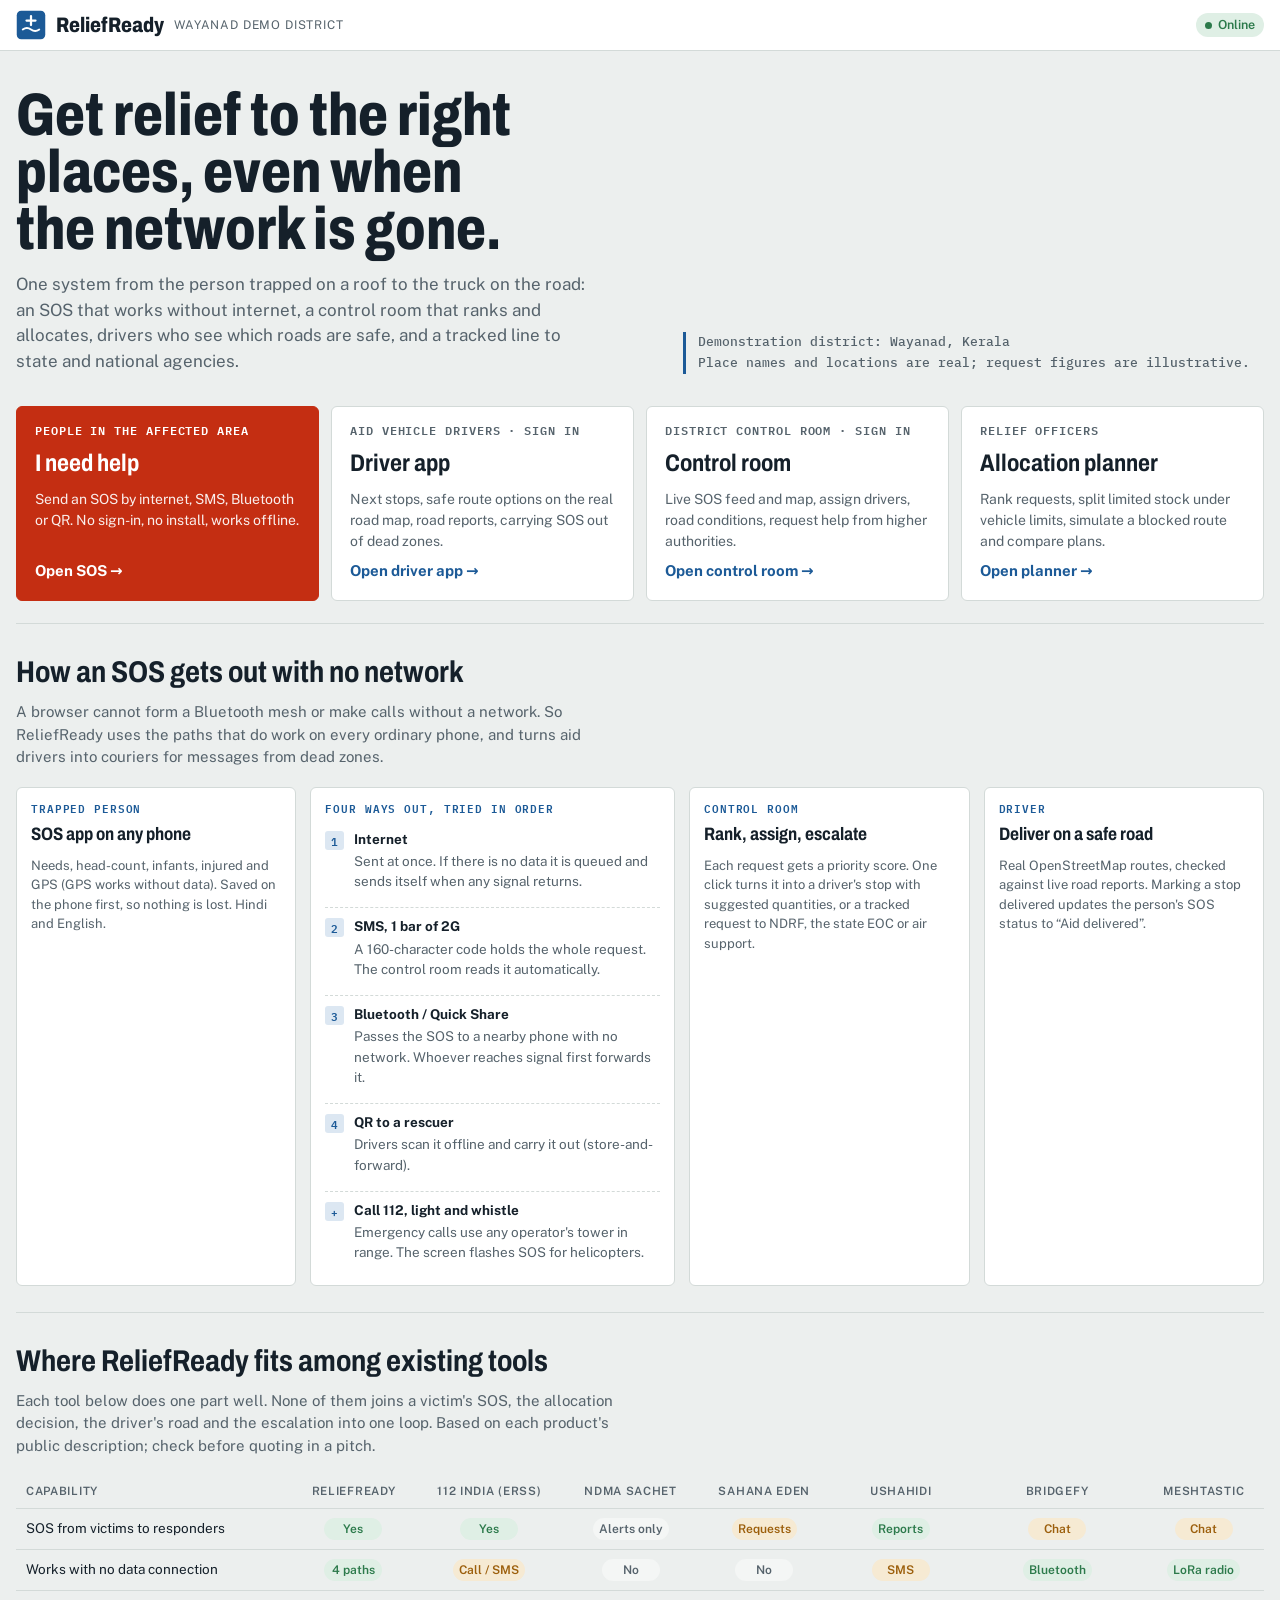
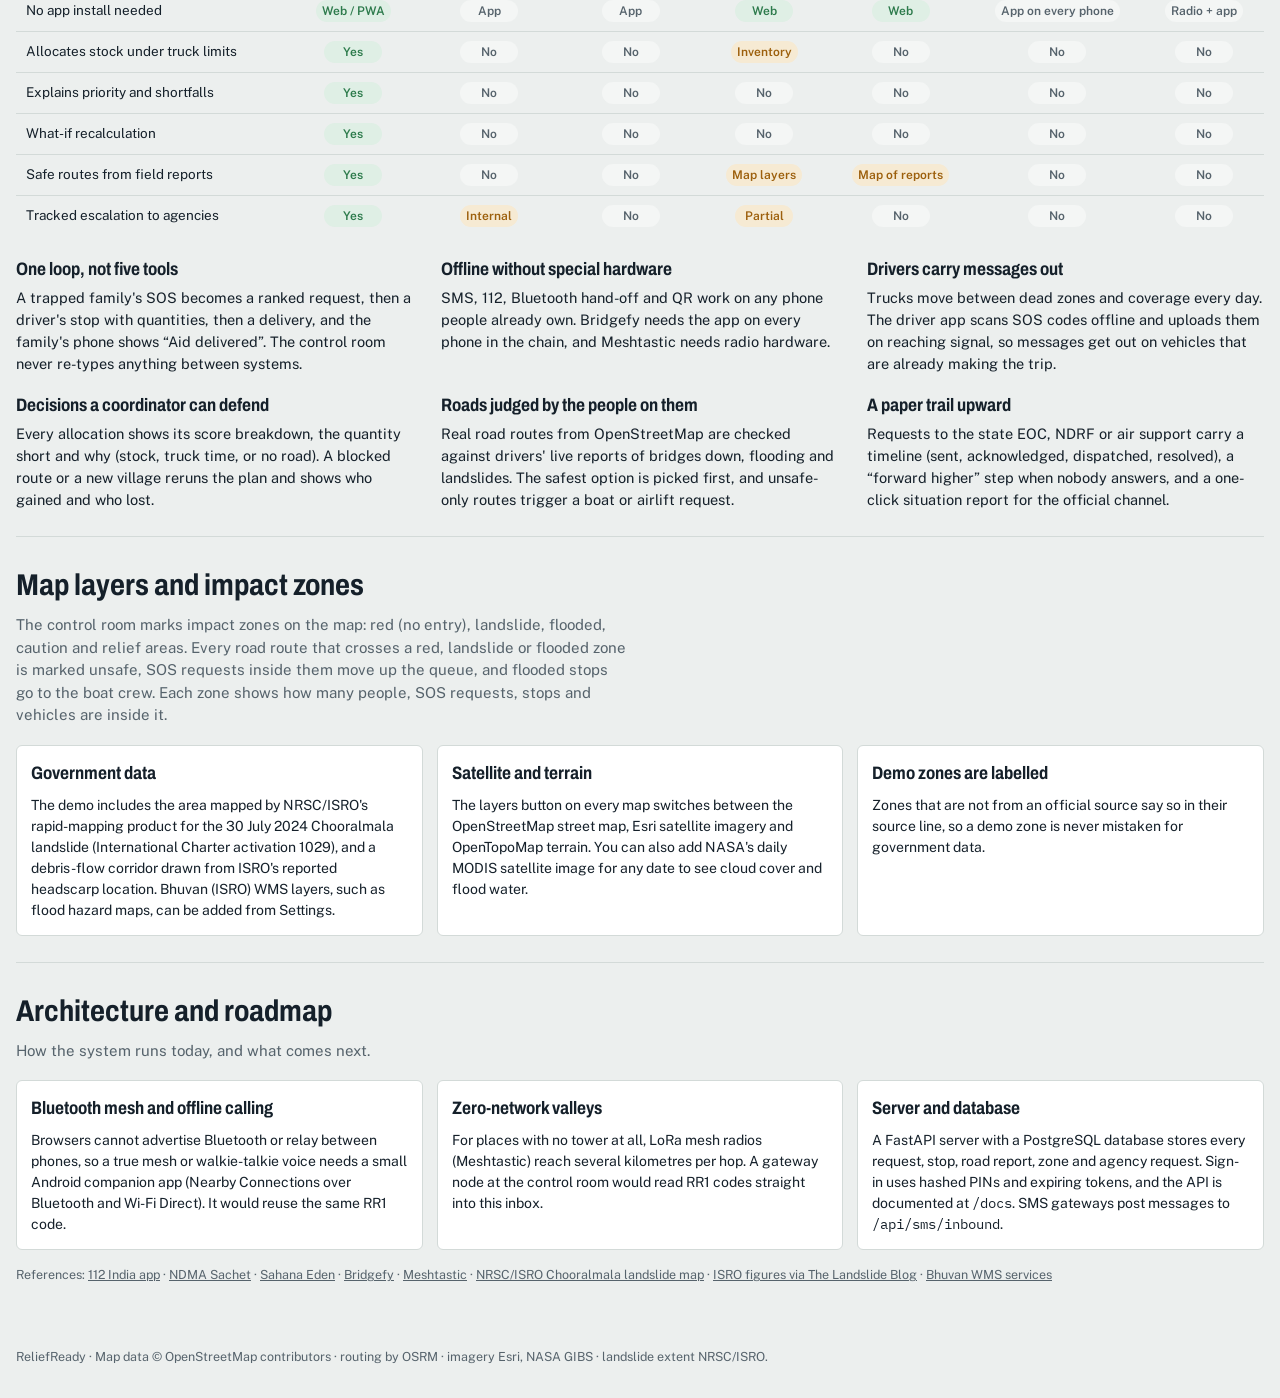
==== index.html @ c9a4ac79 "Clean up public pages and update offline cache" ====
<!doctype html>
<html lang="en">
<head>
<meta charset="utf-8">
<meta name="viewport" content="width=device-width, initial-scale=1, viewport-fit=cover">
<link rel="icon" href="icon.svg">
<title>ReliefReady</title>
<link rel="manifest" href="manifest.webmanifest">
<link rel="stylesheet" href="https://fonts.googleapis.com/css2?family=Archivo:wdth,wght@75..100,500..800&family=IBM+Plex+Mono:wght@400;500;600&family=Public+Sans:wght@400;500;600;700&display=swap">
<link rel="stylesheet" href="assets/common.css">
<style>
.hero{padding-block:36px 10px;display:grid;grid-template-columns:minmax(0,1.1fr) minmax(0,1fr);gap:28px;align-items:end}
@media (max-width:860px){.hero{grid-template-columns:minmax(0,1fr)}}
.hero h1{font-size:clamp(36px,6vw,60px);font-weight:800;line-height:.95;font-stretch:78%}
.hero p{font-size:17px;max-width:58ch;margin:14px 0 0;color:var(--muted)}
.hero .stat{font:500 13px/1.6 var(--f-mono);color:var(--muted);border-left:3px solid var(--accent);padding-left:12px}
.apps{display:grid;grid-template-columns:repeat(auto-fit,minmax(min(100%,240px),1fr));gap:12px;padding-block:22px}
.app{display:flex;flex-direction:column;gap:8px;padding:18px;border:1px solid var(--line);border-radius:var(--r);background:var(--surface);text-decoration:none;color:var(--ink);min-height:170px}
.app:hover{border-color:var(--accent)}
.app .who{font:600 11.5px/1 var(--f-mono);text-transform:uppercase;letter-spacing:.08em;color:var(--muted)}
.app h2{font-size:24px}
.app p{margin:0;font-size:14px;color:var(--muted)}
.app .go{margin-top:auto;font-weight:700;color:var(--accent)}
.app.sos{background:var(--sos);border-color:var(--sos);color:var(--sos-ink)}
.app.sos .who,.app.sos p,.app.sos .go{color:var(--sos-ink)}
.app.sos p{opacity:.92}
section.blk{padding-block:26px;border-top:1px solid var(--line)}
section.blk>h2{font-size:30px;margin-bottom:6px}
section.blk>.lead{color:var(--muted);max-width:68ch;margin:0 0 18px}
.flow{display:grid;grid-template-columns:minmax(0,1fr) minmax(0,1.3fr) minmax(0,1fr) minmax(0,1fr);gap:14px;align-items:stretch}
@media (max-width:900px){.flow{grid-template-columns:minmax(0,1fr)}}
.col{background:var(--surface);border:1px solid var(--line);border-radius:var(--r);padding:14px;display:flex;flex-direction:column;gap:8px}
.col h3{font-size:18px}
.col .k{font:600 11px/1 var(--f-mono);color:var(--accent);letter-spacing:.08em;text-transform:uppercase}
.ch{display:grid;grid-template-columns:auto minmax(0,1fr);gap:2px 10px;padding:8px 0;border-top:1px dashed var(--line);font-size:13.5px}
.ch:first-of-type{border-top:0}
.ch b{grid-column:2}
.ch span{grid-column:2;color:var(--muted)}
.ch i{grid-row:span 2;font:600 11px/1 var(--f-mono);font-style:normal;padding:4px 6px;border-radius:3px;background:var(--accent-soft);color:var(--accent);height:max-content;margin-top:2px}
.cmp td,.cmp th{text-align:center}
.cmp td:first-child,.cmp th:first-child{text-align:left;min-width:170px}
.cmp tr.us td{background:var(--accent-soft);font-weight:600}
.y,.p,.n{display:inline-block;min-width:58px;padding:2px 6px;border-radius:999px;font-size:12px;font-weight:600}
.y{background:var(--ok-bg);color:var(--ok)} .p{background:var(--warn-bg);color:var(--warn)} .n{background:var(--sunk);color:var(--muted)}
.better{display:grid;grid-template-columns:repeat(auto-fit,minmax(min(100%,300px),1fr));gap:18px 28px;margin-top:20px}
.better h3{font-size:18px;margin-bottom:4px}
.better p{margin:0;font-size:14.5px;max-width:60ch}
.limits{display:grid;grid-template-columns:repeat(auto-fit,minmax(min(100%,300px),1fr));gap:14px}
.limits .col p{margin:0;font-size:14px}
.src{font-size:12.5px;color:var(--muted)}
.src a{color:var(--muted)}
</style>
<style>[hidden]{display:none!important}img{max-width:100%}</style>
</head>
<body>


<header class="bar"><div class="wrap">
  <a class="logo" href="index.html" id="logo"><b>ReliefReady</b><span>Wayanad demo district</span></a>
  <span class="grow"></span><span class="net" id="net">Online</span>
</div></header>

<main class="wrap">
  <div class="hero">
    <div>
      <h1>Get relief to the right places, even when the network is gone.</h1>
      <p>One system from the person trapped on a roof to the truck on the road: an SOS that works without internet, a control room that ranks and allocates, drivers who see which roads are safe, and a tracked line to state and national agencies.</p>
    </div>
    <div class="stat">Demonstration district: Wayanad, Kerala<br>Place names and locations are real; request figures are illustrative.</div>
  </div>

  <div class="apps">
    <a class="app sos" href="sos.html"><span class="who">People in the affected area</span><h2>I need help</h2><p>Send an SOS by internet, SMS, Bluetooth or QR. No sign-in, no install, works offline.</p><span class="go">Open SOS →</span></a>
    <a class="app" href="driver.html"><span class="who">Aid vehicle drivers · sign in</span><h2>Driver app</h2><p>Next stops, safe route options on the real road map, road reports, carrying SOS out of dead zones.</p><span class="go">Open driver app →</span></a>
    <a class="app" href="admin.html"><span class="who">District control room · sign in</span><h2>Control room</h2><p>Live SOS feed and map, assign drivers, road conditions, request help from higher authorities.</p><span class="go">Open control room →</span></a>
    <a class="app" href="planner.html"><span class="who">Relief officers</span><h2>Allocation planner</h2><p>Rank requests, split limited stock under vehicle limits, simulate a blocked route and compare plans.</p><span class="go">Open planner →</span></a>
  </div>

  <section class="blk">
    <h2>How an SOS gets out with no network</h2>
    <p class="lead">A browser cannot form a Bluetooth mesh or make calls without a network. So ReliefReady uses the paths that do work on every ordinary phone, and turns aid drivers into couriers for messages from dead zones.</p>
    <div class="flow">
      <div class="col"><span class="k">Trapped person</span><h3>SOS app on any phone</h3><p class="hint">Needs, head-count, infants, injured and GPS (GPS works without data). Saved on the phone first, so nothing is lost. Hindi and English.</p></div>
      <div class="col"><span class="k">Four ways out, tried in order</span>
        <div class="ch"><i>1</i><b>Internet</b><span>Sent at once. If there is no data it is queued and sends itself when any signal returns.</span></div>
        <div class="ch"><i>2</i><b>SMS, 1 bar of 2G</b><span>A 160-character code holds the whole request. The control room reads it automatically.</span></div>
        <div class="ch"><i>3</i><b>Bluetooth / Quick Share</b><span>Passes the SOS to a nearby phone with no network. Whoever reaches signal first forwards it.</span></div>
        <div class="ch"><i>4</i><b>QR to a rescuer</b><span>Drivers scan it offline and carry it out (store-and-forward).</span></div>
        <div class="ch"><i>+</i><b>Call 112, light and whistle</b><span>Emergency calls use any operator's tower in range. The screen flashes SOS for helicopters.</span></div></div>
      <div class="col"><span class="k">Control room</span><h3>Rank, assign, escalate</h3><p class="hint">Each request gets a priority score. One click turns it into a driver's stop with suggested quantities, or a tracked request to NDRF, the state EOC or air support.</p></div>
      <div class="col"><span class="k">Driver</span><h3>Deliver on a safe road</h3><p class="hint">Real OpenStreetMap routes, checked against live road reports. Marking a stop delivered updates the person's SOS status to “Aid delivered”.</p></div>
    </div>
  </section>

  <section class="blk">
    <h2>Where ReliefReady fits among existing tools</h2>
    <p class="lead">Each tool below does one part well. None of them joins a victim's SOS, the allocation decision, the driver's road and the escalation into one loop. Based on each product's public description; check before quoting in a pitch.</p>
    <div class="tw"><table class="cmp">
      <thead><tr><th>Capability</th><th>ReliefReady</th><th>112 India (ERSS)</th><th>NDMA Sachet</th><th>Sahana Eden</th><th>Ushahidi</th><th>Bridgefy</th><th>Meshtastic</th></tr></thead>
      <tbody>
        <tr><td>SOS from victims to responders</td><td><span class="y">Yes</span></td><td><span class="y">Yes</span></td><td><span class="n">Alerts only</span></td><td><span class="p">Requests</span></td><td><span class="y">Reports</span></td><td><span class="p">Chat</span></td><td><span class="p">Chat</span></td></tr>
        <tr><td>Works with no data connection</td><td><span class="y">4 paths</span></td><td><span class="p">Call / SMS</span></td><td><span class="n">No</span></td><td><span class="n">No</span></td><td><span class="p">SMS</span></td><td><span class="y">Bluetooth</span></td><td><span class="y">LoRa radio</span></td></tr>
        <tr><td>No app install needed</td><td><span class="y">Web / PWA</span></td><td><span class="n">App</span></td><td><span class="n">App</span></td><td><span class="y">Web</span></td><td><span class="y">Web</span></td><td><span class="n">App on every phone</span></td><td><span class="n">Radio + app</span></td></tr>
        <tr><td>Allocates stock under truck limits</td><td><span class="y">Yes</span></td><td><span class="n">No</span></td><td><span class="n">No</span></td><td><span class="p">Inventory</span></td><td><span class="n">No</span></td><td><span class="n">No</span></td><td><span class="n">No</span></td></tr>
        <tr><td>Explains priority and shortfalls</td><td><span class="y">Yes</span></td><td><span class="n">No</span></td><td><span class="n">No</span></td><td><span class="n">No</span></td><td><span class="n">No</span></td><td><span class="n">No</span></td><td><span class="n">No</span></td></tr>
        <tr><td>What-if recalculation</td><td><span class="y">Yes</span></td><td><span class="n">No</span></td><td><span class="n">No</span></td><td><span class="n">No</span></td><td><span class="n">No</span></td><td><span class="n">No</span></td><td><span class="n">No</span></td></tr>
        <tr><td>Safe routes from field reports</td><td><span class="y">Yes</span></td><td><span class="n">No</span></td><td><span class="n">No</span></td><td><span class="p">Map layers</span></td><td><span class="p">Map of reports</span></td><td><span class="n">No</span></td><td><span class="n">No</span></td></tr>
        <tr><td>Tracked escalation to agencies</td><td><span class="y">Yes</span></td><td><span class="p">Internal</span></td><td><span class="n">No</span></td><td><span class="p">Partial</span></td><td><span class="n">No</span></td><td><span class="n">No</span></td><td><span class="n">No</span></td></tr>
      </tbody></table></div>

    <div class="better">
      <div><h3>One loop, not five tools</h3><p>A trapped family's SOS becomes a ranked request, then a driver's stop with quantities, then a delivery, and the family's phone shows “Aid delivered”. The control room never re-types anything between systems.</p></div>
      <div><h3>Offline without special hardware</h3><p>SMS, 112, Bluetooth hand-off and QR work on any phone people already own. Bridgefy needs the app on every phone in the chain, and Meshtastic needs radio hardware.</p></div>
      <div><h3>Drivers carry messages out</h3><p>Trucks move between dead zones and coverage every day. The driver app scans SOS codes offline and uploads them on reaching signal, so messages get out on vehicles that are already making the trip.</p></div>
      <div><h3>Decisions a coordinator can defend</h3><p>Every allocation shows its score breakdown, the quantity short and why (stock, truck time, or no road). A blocked route or a new village reruns the plan and shows who gained and who lost.</p></div>
      <div><h3>Roads judged by the people on them</h3><p>Real road routes from OpenStreetMap are checked against drivers' live reports of bridges down, flooding and landslides. The safest option is picked first, and unsafe-only routes trigger a boat or airlift request.</p></div>
      <div><h3>A paper trail upward</h3><p>Requests to the state EOC, NDRF or air support carry a timeline (sent, acknowledged, dispatched, resolved), a “forward higher” step when nobody answers, and a one-click situation report for the official channel.</p></div>
    </div>
  </section>

  <section class="blk">
    <h2>Map layers and impact zones</h2>
    <p class="lead">The control room marks impact zones on the map: red (no entry), landslide, flooded, caution and relief areas. Every road route that crosses a red, landslide or flooded zone is marked unsafe, SOS requests inside them move up the queue, and flooded stops go to the boat crew. Each zone shows how many people, SOS requests, stops and vehicles are inside it.</p>
    <div class="limits">
      <div class="col"><h3>Government data</h3><p>The demo includes the area mapped by NRSC/ISRO's rapid-mapping product for the 30 July 2024 Chooralmala landslide (International Charter activation 1029), and a debris-flow corridor drawn from ISRO's reported headscarp location. Bhuvan (ISRO) WMS layers, such as flood hazard maps, can be added from Settings.</p></div>
      <div class="col"><h3>Satellite and terrain</h3><p>The layers button on every map switches between the OpenStreetMap street map, Esri satellite imagery and OpenTopoMap terrain. You can also add NASA's daily MODIS satellite image for any date to see cloud cover and flood water.</p></div>
      <div class="col"><h3>Demo zones are labelled</h3><p>Zones that are not from an official source say so in their source line, so a demo zone is never mistaken for government data.</p></div>
    </div>
  </section>

  <section class="blk">
    <h2>Architecture and roadmap</h2>
    <p class="lead">How the system runs today, and what comes next.</p>
    <div class="limits">
      <div class="col"><h3>Bluetooth mesh and offline calling</h3><p>Browsers cannot advertise Bluetooth or relay between phones, so a true mesh or walkie-talkie voice needs a small Android companion app (Nearby Connections over Bluetooth and Wi-Fi Direct). It would reuse the same RR1 code.</p></div>
      <div class="col"><h3>Zero-network valleys</h3><p>For places with no tower at all, LoRa mesh radios (Meshtastic) reach several kilometres per hop. A gateway node at the control room would read RR1 codes straight into this inbox.</p></div>
      <div class="col"><h3>Server and database</h3><p>A FastAPI server with a PostgreSQL database stores every request, stop, road report, zone and agency request. Sign-in uses hashed PINs and expiring tokens, and the API is documented at <span class="mono">/docs</span>. SMS gateways post messages to <span class="mono">/api/sms/inbound</span>.</p></div>
    </div>
    <p class="src" style="margin-top:16px">References: <a href="https://apps.apple.com/app/id1441951304" target="_blank" rel="noopener">112 India app</a> · <a href="https://nicobartimes.com/?p=5925" target="_blank" rel="noopener">NDMA Sachet</a> · <a href="https://archive.flossmanuals.net/sahana-eden/what-is-sahana-eden" target="_blank" rel="noopener">Sahana Eden</a> · <a href="https://techxlab.org/solutions/bridgefy/" target="_blank" rel="noopener">Bridgefy</a> · <a href="https://circuitdigest.com/news/meshtastic-an-opensource-off-grid-communication-platform" target="_blank" rel="noopener">Meshtastic</a> · <a href="https://bhuvan-app1.nrsc.gov.in/disaster/usrtasks/landslide/doc/Charter_1029_VAP_7_6Aug2024.pdf" target="_blank" rel="noopener">NRSC/ISRO Chooralmala landslide map</a> · <a href="https://eos.org/thelandslideblog/wayanad-landslides" target="_blank" rel="noopener">ISRO figures via The Landslide Blog</a> · <a href="https://bhuvan.nrsc.gov.in/wiki/index.php/How_to_use_WMS_services" target="_blank" rel="noopener">Bhuvan WMS services</a></p>
  </section>
  <footer class="foot">ReliefReady · Map data © OpenStreetMap contributors · routing by OSRM · imagery Esri, NASA GIBS · landslide extent NRSC/ISRO.</footer>
</main>
<script src="assets/config.js"></script>
<script src="assets/common.js"></script>
<script>document.getElementById('logo').insertAdjacentHTML('afterbegin', RR.logo); RR.netBadge(document.getElementById('net'));</script>

</body>
</html>
---- assets/common.css ----
/* ReliefReady shared styles. Field-console look: slate-blue accent, condensed display, mono for numbers. */
:root{
  --bg:#ECEFEE; --surface:#FFFFFF; --sunk:#F4F6F5; --ink:#15202A; --muted:#56636C; --line:#D3DAD8;
  --accent:#1C5A97; --accent-soft:#DCE7F2; --accent-ink:#FFFFFF;
  --sos:#C42E12; --sos-ink:#FFFFFF; --sos-soft:#F9E1D9;
  --ok:#2C7A4B; --ok-bg:#DFEFE5; --warn:#9C5F0C; --warn-bg:#F6EAD3; --bad:#B4370F; --bad-bg:#F7DFD5;
  --map:#DDE3DF; --boat:#0B7A86;
  --f-display:"Archivo","Arial Narrow",Arial,sans-serif;
  --f-body:"Public Sans",system-ui,-apple-system,"Segoe UI",sans-serif;
  --f-mono:"IBM Plex Mono",ui-monospace,SFMono-Regular,Menlo,monospace;
  --r:6px;
}
@media (prefers-color-scheme: dark){:root:not([data-theme="light"]){
  --bg:#0E1418; --surface:#162027; --sunk:#111A20; --ink:#E2E9EC; --muted:#93A2AA; --line:#2A3740;
  --accent:#78AEE0; --accent-soft:#1D3347; --accent-ink:#0E1418;
  --sos:#F0603F; --sos-ink:#170805; --sos-soft:#3D1F16;
  --ok:#62BE88; --ok-bg:#173326; --warn:#E1AA4E; --warn-bg:#3A2C14; --bad:#F2825A; --bad-bg:#3D1F16;
  --map:#1A252C; --boat:#4FC3CF; color-scheme:dark}}
:root[data-theme="dark"]{
  --bg:#0E1418; --surface:#162027; --sunk:#111A20; --ink:#E2E9EC; --muted:#93A2AA; --line:#2A3740;
  --accent:#78AEE0; --accent-soft:#1D3347; --accent-ink:#0E1418;
  --sos:#F0603F; --sos-ink:#170805; --sos-soft:#3D1F16;
  --ok:#62BE88; --ok-bg:#173326; --warn:#E1AA4E; --warn-bg:#3A2C14; --bad:#F2825A; --bad-bg:#3D1F16;
  --map:#1A252C; --boat:#4FC3CF; color-scheme:dark}
*{box-sizing:border-box}
html,body{margin:0}
body{background:var(--bg);color:var(--ink);font:15px/1.5 var(--f-body)}
h1,h2,h3{font-family:var(--f-display);font-stretch:82%;margin:0;text-wrap:balance}
.mono,.num{font-family:var(--f-mono);font-variant-numeric:tabular-nums}
.wrap{max-width:1340px;margin:0 auto;padding-left:max(16px,env(safe-area-inset-left,0px));padding-right:max(16px,env(safe-area-inset-right,0px))}
button,input,select,textarea{font:inherit;color:inherit}
:focus-visible{outline:2px solid var(--accent);outline-offset:2px}
a{color:var(--accent)}
.hint{color:var(--muted);font-size:13px;margin:0}

/* top bar */
.bar{background:var(--surface);border-bottom:1px solid var(--line);position:sticky;top:env(safe-area-inset-top,0px);z-index:900}
body::before{content:"";position:fixed;inset:0 0 auto;height:env(safe-area-inset-top,0px);z-index:1000;background:var(--surface)}
.bar .wrap{display:flex;flex-wrap:wrap;align-items:center;gap:8px 18px;padding-block:10px}
.logo{display:flex;align-items:center;gap:10px;text-decoration:none;color:var(--ink);min-width:0}
.logo svg{width:30px;height:30px;flex:none}
.logo b{font:800 21px/1 var(--f-display);font-stretch:82%}
.logo span{font-size:12px;color:var(--muted);text-transform:uppercase;letter-spacing:.07em;white-space:nowrap}
@media (max-width:560px){.logo span{display:none}}
.bar .grow{flex:1}
.who{display:flex;align-items:center;gap:10px;font-size:13.5px;min-width:0}
.net{display:inline-flex;align-items:center;gap:6px;font-size:12.5px;font-weight:600;padding:3px 9px;border-radius:999px;background:var(--ok-bg);color:var(--ok);white-space:nowrap}
.net::before{content:"";width:7px;height:7px;border-radius:50%;background:currentColor}
.net.off{background:var(--bad-bg);color:var(--bad)}

/* panels */
.panel{background:var(--surface);border:1px solid var(--line);border-radius:var(--r);min-width:0}
.ph{display:flex;flex-wrap:wrap;gap:6px 14px;align-items:baseline;justify-content:space-between;padding:13px 16px 10px;border-bottom:1px solid var(--line)}
.ph h2{font-size:19px;font-weight:700}
.ph .sub{color:var(--muted);font-size:13px}
.pb{padding:14px 16px 16px}
.stack{display:flex;flex-direction:column;gap:16px;min-width:0}

/* forms */
.grid2{display:grid;grid-template-columns:repeat(auto-fit,minmax(150px,1fr));gap:12px}
.field{display:flex;flex-direction:column;gap:4px;min-width:0}
.field label,.lbl{font-size:12px;color:var(--muted);text-transform:uppercase;letter-spacing:.06em}
input[type=number],input[type=text],input[type=password],input[type=tel],select,textarea{background:var(--sunk);border:1px solid var(--line);border-radius:4px;padding:8px 10px;width:100%;min-width:0}
textarea{resize:vertical;min-height:70px}
input[type=number]{font-family:var(--f-mono)}
.btn{background:var(--surface);border:1px solid var(--line);border-radius:5px;padding:8px 13px;cursor:pointer;font-weight:600;font-size:14px;display:inline-flex;align-items:center;justify-content:center;gap:7px;text-decoration:none;color:var(--ink)}
.btn:hover{border-color:var(--accent);color:var(--accent)}
.btn.primary{background:var(--accent);border-color:var(--accent);color:var(--accent-ink)}
.btn.primary:hover{color:var(--accent-ink);filter:brightness(1.08)}
.btn.danger{background:var(--sos);border-color:var(--sos);color:var(--sos-ink)}
.btn.danger:hover{color:var(--sos-ink);filter:brightness(1.08)}
.btn.small{padding:4px 9px;font-size:12.5px}
.btn[disabled]{opacity:.5;cursor:not-allowed}
.btns{display:flex;flex-wrap:wrap;gap:8px}
.seg{display:inline-flex;border:1px solid var(--line);border-radius:5px;overflow:hidden;flex-wrap:wrap}
.seg button{border:0;background:var(--surface);padding:7px 12px;cursor:pointer;font-weight:600;font-size:13.5px;border-right:1px solid var(--line)}
.seg button:last-child{border-right:0}
.seg button[aria-pressed=true]{background:var(--accent);color:var(--accent-ink)}

.pill{display:inline-block;padding:2px 8px;border-radius:999px;font-size:12px;font-weight:600;white-space:nowrap;background:var(--sunk);color:var(--muted)}
.pill.ok{background:var(--ok-bg);color:var(--ok)} .pill.warn{background:var(--warn-bg);color:var(--warn)} .pill.bad{background:var(--bad-bg);color:var(--bad)} .pill.info{background:var(--accent-soft);color:var(--accent)}

table{border-collapse:collapse;width:100%;font-size:13.5px}
th{text-align:left;font-weight:600;font-size:11.5px;text-transform:uppercase;letter-spacing:.06em;color:var(--muted);padding:8px 10px;border-bottom:1px solid var(--line);white-space:nowrap}
td{padding:9px 10px;border-bottom:1px solid var(--line);vertical-align:top}
tr:last-child td{border-bottom:0}
.tw{overflow-x:auto}

/* list rows */
.rows{list-style:none;margin:0;padding:0}
.rows>li{padding:11px 0;border-bottom:1px solid var(--line);display:flex;flex-direction:column;gap:5px}
.rows>li:last-child{border-bottom:0}
.rowhead{display:flex;flex-wrap:wrap;gap:6px 10px;align-items:center}
.meta{font-size:12.5px;color:var(--muted)}

/* map */
.mapbox{position:relative;background:var(--map);min-height:320px}
.mapbox .leaflet-container{background:var(--map);font:13px var(--f-body);height:100%;min-height:inherit}
.mapnote{position:absolute;left:10px;bottom:10px;z-index:500;background:var(--surface);border:1px solid var(--line);border-radius:4px;padding:5px 9px;font-size:12px;color:var(--muted);max-width:calc(100% - 20px)}
.leaflet-popup-content-wrapper,.leaflet-popup-tip{background:var(--surface);color:var(--ink)}
.leaflet-popup-content{margin:10px 12px;font-size:13px;line-height:1.45}
.leaflet-bar a{background:var(--surface);color:var(--ink);border-bottom-color:var(--line)}
.leaflet-control-attribution{background:color-mix(in srgb,var(--surface) 85%,transparent)!important;color:var(--muted)}
.leaflet-control-attribution a{color:var(--accent)}
.pin{width:18px;height:18px;border-radius:50%;border:2.5px solid var(--surface);box-shadow:0 0 0 1px rgba(0,0,0,.25)}
.pin.sos{background:var(--sos)} .pin.stop{background:var(--accent)} .pin.done{background:var(--ok)} .pin.drv{background:var(--ink);border-radius:4px}
.pin.depot{background:var(--ink);border-radius:3px;width:16px;height:16px}
.veh{position:relative;width:34px;height:34px;border-radius:50%;background:var(--surface);border:2.5px solid var(--accent);color:var(--accent);display:grid;place-items:center;box-shadow:0 2px 6px rgba(0,0,0,.3)}
.veh svg{width:22px;height:22px}
.veh.boat{border-color:var(--boat);color:var(--boat)}
.veh.mine{background:var(--accent);color:var(--accent-ink);border-color:var(--surface)}
.veh.boat.mine{background:var(--boat);color:var(--surface)}
.veh span{position:absolute;left:50%;top:100%;transform:translateX(-50%);margin-top:3px;white-space:nowrap;font:600 11px/1.3 var(--f-body);background:var(--surface);color:var(--ink);padding:1px 6px;border-radius:3px;border:1px solid var(--line)}
.vlegend{display:flex;flex-wrap:wrap;gap:6px 14px;font-size:12.5px;color:var(--muted);align-items:center}
.vlegend svg{width:16px;height:16px;vertical-align:-3px;margin-right:4px;color:var(--accent)}
.vlegend .b svg{color:var(--boat)}
.hz{width:22px;height:22px;border-radius:4px;background:var(--bad);color:#fff;font:800 13px/22px var(--f-mono);text-align:center;transform:rotate(45deg);border:2px solid var(--surface)}
.hz span{display:block;transform:rotate(-45deg)}
.hz.safe{background:var(--ok)}
.pulse{animation:pulse 1.6s ease-out infinite}
@keyframes pulse{0%{box-shadow:0 0 0 0 color-mix(in srgb,var(--sos) 70%,transparent)}100%{box-shadow:0 0 0 14px transparent}}
@media (prefers-reduced-motion:reduce){.pulse{animation:none}}

/* sign-in */
.signin{max-width:440px;margin:40px auto;padding-left:max(16px,env(safe-area-inset-left,0px));padding-right:max(16px,env(safe-area-inset-right,0px))}
.signin .panel{padding:22px}
.signin h1{font-size:28px;margin-bottom:4px}
.signin form{display:flex;flex-direction:column;gap:12px;margin-top:16px}
.demo{margin-top:18px;border-top:1px dashed var(--line);padding-top:14px;display:flex;flex-direction:column;gap:8px}
.demo button{text-align:left;justify-content:flex-start}
.err{color:var(--bad);font-size:13.5px;min-height:1.2em;margin:0}

.toast{position:fixed;left:50%;transform:translateX(-50%);bottom:calc(18px + env(safe-area-inset-bottom,0px));background:var(--ink);color:var(--bg);padding:10px 16px;border-radius:6px;font-size:14px;z-index:2000;max-width:calc(100% - 32px);box-shadow:0 6px 24px rgba(0,0,0,.25)}
.tabs{display:flex;gap:2px;overflow-x:auto;border-bottom:1px solid var(--line);background:var(--surface)}
.tabs button{border:0;background:none;padding:11px 14px;font-weight:600;font-size:14px;color:var(--muted);cursor:pointer;border-bottom:3px solid transparent;white-space:nowrap}
.tabs button[aria-selected=true]{color:var(--ink);border-bottom-color:var(--accent)}
.count{display:inline-block;min-width:20px;padding:0 6px;border-radius:999px;background:var(--sos);color:var(--sos-ink);font:600 11.5px/18px var(--f-mono);text-align:center;margin-left:4px}
.count:empty,.count[data-n="0"]{display:none}
.timeline{list-style:none;margin:6px 0 0;padding:0 0 0 14px;border-left:2px solid var(--line);font-size:12.5px;display:flex;flex-direction:column;gap:3px}
.timeline time{font-family:var(--f-mono);color:var(--muted);margin-right:6px}
footer.foot{color:var(--muted);font-size:12.5px;padding-block:24px 32px}
/* impact zones */
.zn{stroke-width:1.5}
.zn-red{stroke:var(--bad);fill:var(--bad)}
.zn-landslide{stroke:#8A4B1C;fill:#A65E26}
.zn-flooded{stroke:#1F6FB2;fill:#2F86D1}
.zn-caution{stroke:var(--warn);fill:var(--warn)}
.zn-relief{stroke:var(--ok);fill:var(--ok)}
.zn-info{stroke:var(--accent);fill:var(--accent)}
.zl{display:inline-block;width:14px;height:10px;border-radius:2px;margin-right:5px;vertical-align:-1px;border:1.5px solid;opacity:.85}
.zl.zn-red{background:var(--bad-bg);border-color:var(--bad)} .zl.zn-landslide{background:#E9CDB4;border-color:#8A4B1C}
.zl.zn-flooded{background:#C9DFF2;border-color:#1F6FB2} .zl.zn-caution{background:var(--warn-bg);border-color:var(--warn)}
.zl.zn-relief{background:var(--ok-bg);border-color:var(--ok)} .zl.zn-info{background:transparent;border-style:dashed;border-color:var(--accent)}
.leaflet-control-layers{background:var(--surface);color:var(--ink);border:1px solid var(--line)!important;box-shadow:0 2px 8px rgba(0,0,0,.2)!important}
.leaflet-control-layers-expanded{padding:8px 10px;font-size:13px}
.drawbar{position:absolute;top:10px;left:50%;transform:translateX(-50%);z-index:700;background:var(--accent);color:var(--accent-ink);padding:6px 10px;border-radius:5px;font-weight:600;font-size:13px;display:flex;gap:8px;align-items:center;flex-wrap:wrap;max-width:calc(100% - 20px)}
.drawbar button{background:transparent;border:1px solid currentColor;color:inherit;border-radius:4px;padding:2px 8px;cursor:pointer;font-weight:600}
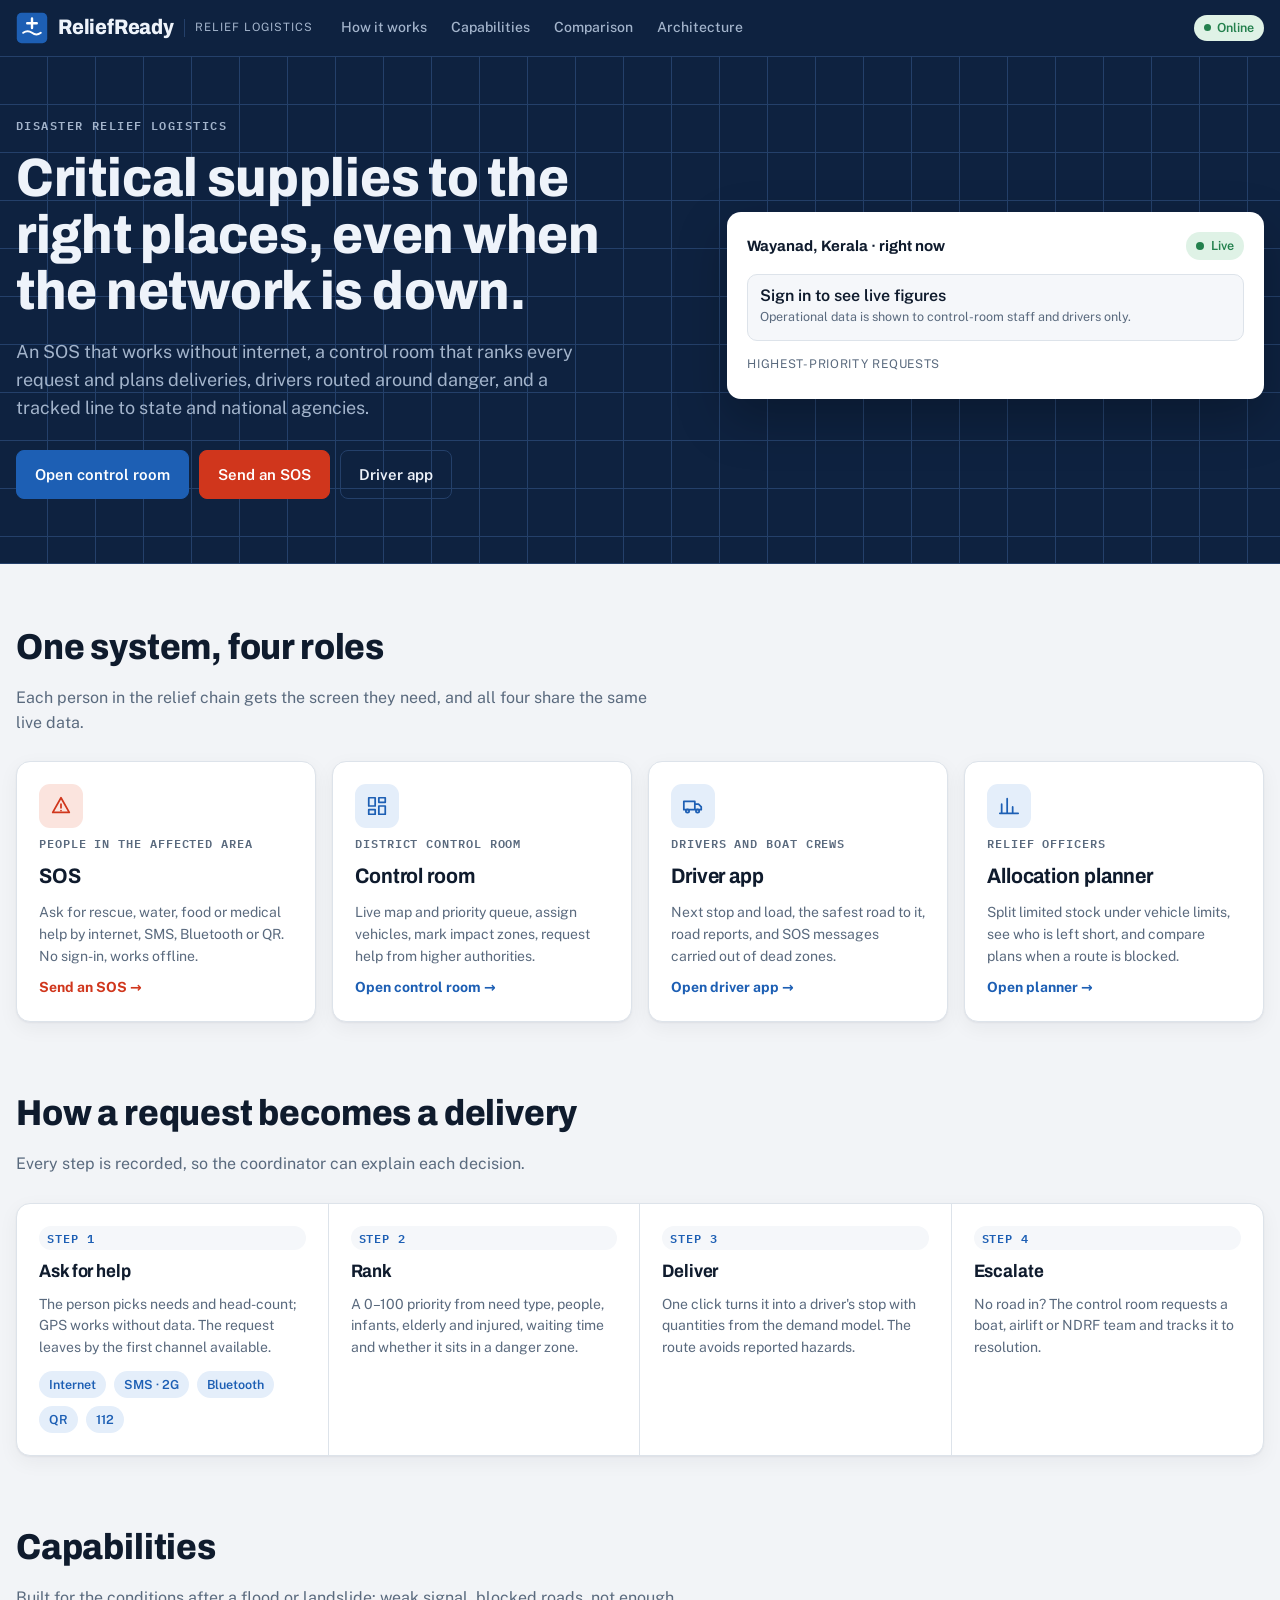
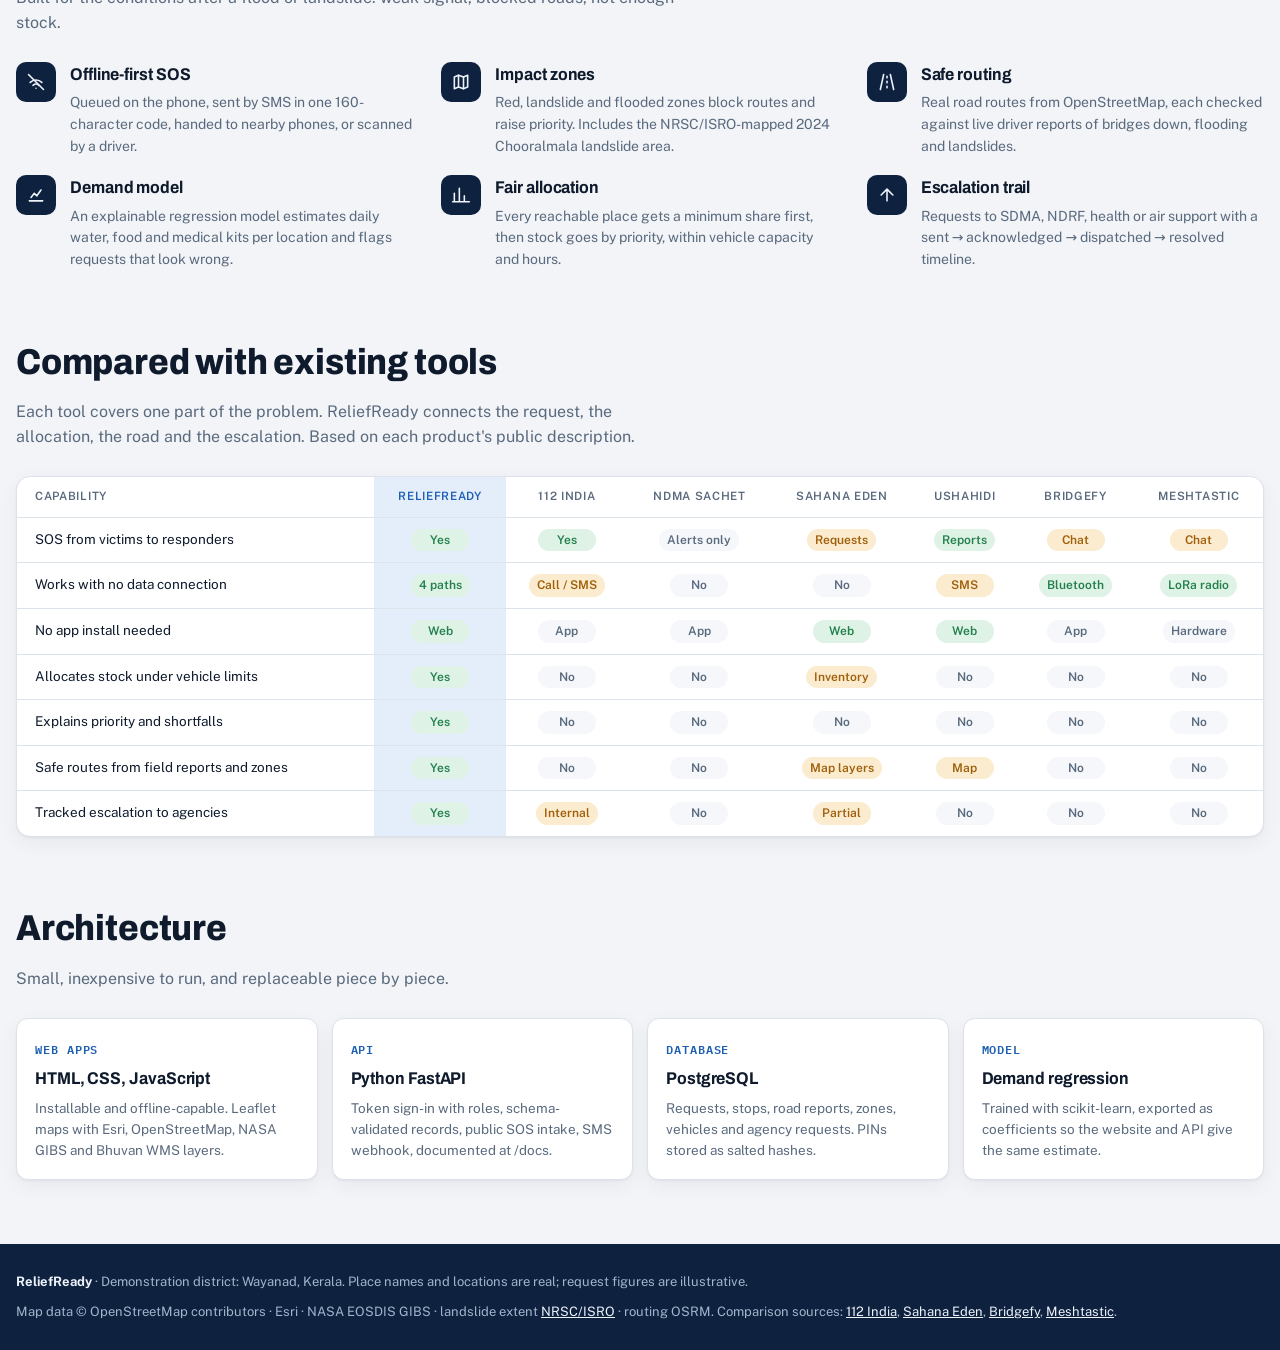
==== commit b50cdfa8: "Redesign all apps for a consistent professional look" ====
--- a/index.html
+++ b/index.html
@@ -9,46 +9,81 @@
 <link rel="stylesheet" href="https://fonts.googleapis.com/css2?family=Archivo:wdth,wght@75..100,500..800&family=IBM+Plex+Mono:wght@400;500;600&family=Public+Sans:wght@400;500;600;700&display=swap">
 <link rel="stylesheet" href="assets/common.css">
 <style>
-.hero{padding-block:36px 10px;display:grid;grid-template-columns:minmax(0,1.1fr) minmax(0,1fr);gap:28px;align-items:end}
-@media (max-width:860px){.hero{grid-template-columns:minmax(0,1fr)}}
-.hero h1{font-size:clamp(36px,6vw,60px);font-weight:800;line-height:.95;font-stretch:78%}
-.hero p{font-size:17px;max-width:58ch;margin:14px 0 0;color:var(--muted)}
-.hero .stat{font:500 13px/1.6 var(--f-mono);color:var(--muted);border-left:3px solid var(--accent);padding-left:12px}
-.apps{display:grid;grid-template-columns:repeat(auto-fit,minmax(min(100%,240px),1fr));gap:12px;padding-block:22px}
-.app{display:flex;flex-direction:column;gap:8px;padding:18px;border:1px solid var(--line);border-radius:var(--r);background:var(--surface);text-decoration:none;color:var(--ink);min-height:170px}
-.app:hover{border-color:var(--accent)}
-.app .who{font:600 11.5px/1 var(--f-mono);text-transform:uppercase;letter-spacing:.08em;color:var(--muted)}
-.app h2{font-size:24px}
-.app p{margin:0;font-size:14px;color:var(--muted)}
-.app .go{margin-top:auto;font-weight:700;color:var(--accent)}
-.app.sos{background:var(--sos);border-color:var(--sos);color:var(--sos-ink)}
-.app.sos .who,.app.sos p,.app.sos .go{color:var(--sos-ink)}
-.app.sos p{opacity:.92}
-section.blk{padding-block:26px;border-top:1px solid var(--line)}
-section.blk>h2{font-size:30px;margin-bottom:6px}
-section.blk>.lead{color:var(--muted);max-width:68ch;margin:0 0 18px}
-.flow{display:grid;grid-template-columns:minmax(0,1fr) minmax(0,1.3fr) minmax(0,1fr) minmax(0,1fr);gap:14px;align-items:stretch}
-@media (max-width:900px){.flow{grid-template-columns:minmax(0,1fr)}}
-.col{background:var(--surface);border:1px solid var(--line);border-radius:var(--r);padding:14px;display:flex;flex-direction:column;gap:8px}
-.col h3{font-size:18px}
-.col .k{font:600 11px/1 var(--f-mono);color:var(--accent);letter-spacing:.08em;text-transform:uppercase}
-.ch{display:grid;grid-template-columns:auto minmax(0,1fr);gap:2px 10px;padding:8px 0;border-top:1px dashed var(--line);font-size:13.5px}
-.ch:first-of-type{border-top:0}
-.ch b{grid-column:2}
-.ch span{grid-column:2;color:var(--muted)}
-.ch i{grid-row:span 2;font:600 11px/1 var(--f-mono);font-style:normal;padding:4px 6px;border-radius:3px;background:var(--accent-soft);color:var(--accent);height:max-content;margin-top:2px}
-.cmp td,.cmp th{text-align:center}
-.cmp td:first-child,.cmp th:first-child{text-align:left;min-width:170px}
-.cmp tr.us td{background:var(--accent-soft);font-weight:600}
-.y,.p,.n{display:inline-block;min-width:58px;padding:2px 6px;border-radius:999px;font-size:12px;font-weight:600}
+/* Landing: navy hero with a live status card, then roles, process, capabilities, comparison, architecture. */
+.bar .navlinks{display:flex;gap:4px;flex-wrap:wrap}
+.bar .navlinks a{color:var(--navy-muted);text-decoration:none;font-size:14px;font-weight:500;padding:6px 10px;border-radius:6px}
+.bar .navlinks a:hover{color:#fff;background:var(--navy-2)}
+@media (max-width:860px){.bar .navlinks{display:none}}
+.hero{background:var(--navy);color:var(--navy-ink);border-bottom:1px solid var(--navy-line);
+  background-image:linear-gradient(var(--navy-line) 1px,transparent 1px),linear-gradient(90deg,var(--navy-line) 1px,transparent 1px);background-size:48px 48px;background-position:-1px -1px}
+.hero .wrap{padding-block:56px 64px;display:grid;grid-template-columns:minmax(0,1.25fr) minmax(0,1fr);gap:40px;align-items:center}
+@media (max-width:900px){.hero .wrap{grid-template-columns:minmax(0,1fr);padding-block:36px 40px}}
+.eyebrow{font:600 12px/1 var(--f-mono);letter-spacing:.12em;text-transform:uppercase;color:var(--navy-muted)}
+.hero h1{font-size:clamp(34px,4.3vw,54px);line-height:1.05;font-weight:800;margin:14px 0 0;max-width:20ch}
+.hero p.lead{font-size:18px;color:var(--navy-muted);max-width:52ch;margin:18px 0 0}
+.cta{display:flex;flex-wrap:wrap;gap:10px;margin-top:28px}
+.cta .btn{padding:12px 18px;font-size:15px}
+.cta .btn.ghost{background:transparent;color:var(--navy-ink);border-color:var(--navy-line)}
+.cta .btn.ghost:hover{border-color:var(--navy-muted);color:#fff}
+.status{background:var(--surface);color:var(--ink);border-radius:14px;padding:20px;box-shadow:0 20px 50px rgba(0,0,0,.25);display:flex;flex-direction:column;gap:14px}
+.status .top{display:flex;justify-content:space-between;align-items:center;gap:10px;flex-wrap:wrap}
+.status .top b{font:700 15px var(--f-display)}
+.sgrid{display:grid;grid-template-columns:repeat(2,minmax(0,1fr));gap:10px}
+.sgrid div{background:var(--sunk);border:1px solid var(--line);border-radius:10px;padding:12px}
+.sgrid b{display:block;font:600 26px/1.1 var(--f-mono)}
+.sgrid span{font-size:12.5px;color:var(--muted)}
+.sgrid .alert b{color:var(--bad)}
+.topsos{list-style:none;margin:0;padding:0;display:flex;flex-direction:column;gap:6px}
+.topsos li{display:grid;grid-template-columns:44px minmax(0,1fr);gap:12px;align-items:center;font-size:13.5px}
+.topsos .p{font:700 15px var(--f-mono);text-align:center;border-radius:6px;padding:4px 0;background:var(--bad-bg);color:var(--bad)}
+.topsos .p.mid{background:var(--warn-bg);color:var(--warn)}
+.topsos span{white-space:nowrap;overflow:hidden;text-overflow:ellipsis}
+section.blk{padding-block:56px 8px}
+section.blk>.wrap>h2{font-size:clamp(26px,3vw,36px);font-weight:800}
+section.blk>.wrap>.lead{color:var(--muted);max-width:66ch;margin:10px 0 26px;font-size:16px}
+.roles{display:grid;grid-template-columns:repeat(auto-fit,minmax(min(100%,250px),1fr));gap:16px}
+.role{display:flex;flex-direction:column;gap:10px;padding:22px;border:1px solid var(--line);border-radius:14px;background:var(--surface);text-decoration:none;color:var(--ink);box-shadow:var(--shadow);transition:transform .15s,border-color .15s}
+.role:hover{border-color:var(--accent);transform:translateY(-2px)}
+.role .ic{width:44px;height:44px;border-radius:11px;display:grid;place-items:center;background:var(--accent-soft);color:var(--accent)}
+.role .ic svg{width:22px;height:22px;stroke:currentColor;fill:none;stroke-width:1.9;stroke-linecap:round;stroke-linejoin:round}
+.role.sos .ic{background:var(--sos-soft);color:var(--sos)}
+.role h3{font-size:21px;font-weight:700}
+.role p{margin:0;font-size:14px;color:var(--muted)}
+.role .who{font:600 11.5px/1 var(--f-mono);text-transform:uppercase;letter-spacing:.08em;color:var(--muted)}
+.role .go{margin-top:auto;font-weight:700;color:var(--accent);font-size:14px}
+.role.sos .go{color:var(--sos)}
+.steps{display:grid;grid-template-columns:repeat(4,minmax(0,1fr));gap:0;border:1px solid var(--line);border-radius:14px;background:var(--surface);overflow:hidden;box-shadow:var(--shadow)}
+@media (max-width:900px){.steps{grid-template-columns:minmax(0,1fr)}}
+.step{padding:22px;border-right:1px solid var(--line);display:flex;flex-direction:column;gap:8px}
+.step:last-child{border-right:0}
+@media (max-width:900px){.step{border-right:0;border-bottom:1px solid var(--line)}.step:last-child{border-bottom:0}}
+.step .n{font:600 12px var(--f-mono);color:var(--accent);letter-spacing:.08em}
+.step h3{font-size:18px}
+.step p{margin:0;font-size:14px;color:var(--muted)}
+.chan{display:flex;flex-wrap:wrap;gap:8px;margin-top:4px}
+.chan span{font-size:12.5px;font-weight:600;padding:4px 10px;border-radius:999px;background:var(--accent-soft);color:var(--accent)}
+.caps{display:grid;grid-template-columns:repeat(auto-fit,minmax(min(100%,300px),1fr));gap:18px 28px}
+.cap{display:grid;grid-template-columns:40px minmax(0,1fr);gap:4px 14px}
+.cap .ic{grid-row:span 2;width:40px;height:40px;border-radius:10px;display:grid;place-items:center;background:var(--navy);color:var(--navy-ink)}
+.cap .ic svg{width:20px;height:20px;stroke:currentColor;fill:none;stroke-width:1.9;stroke-linecap:round;stroke-linejoin:round}
+.cap h3{font-size:17px}
+.cap p{margin:0;font-size:14px;color:var(--muted)}
+.cmpw{border:1px solid var(--line);border-radius:14px;overflow:auto;background:var(--surface);box-shadow:var(--shadow)}
+.cmp{min-width:820px}
+.cmp td,.cmp th{text-align:center;padding:11px 10px}
+.cmp td:first-child,.cmp th:first-child{text-align:left;padding-left:18px}
+.cmp th.us,.cmp td.us{background:var(--accent-soft)}
+.cmp th.us{color:var(--accent)}
+.y,.p,.n{display:inline-block;min-width:58px;padding:2px 8px;border-radius:999px;font-size:12px;font-weight:600}
 .y{background:var(--ok-bg);color:var(--ok)} .p{background:var(--warn-bg);color:var(--warn)} .n{background:var(--sunk);color:var(--muted)}
-.better{display:grid;grid-template-columns:repeat(auto-fit,minmax(min(100%,300px),1fr));gap:18px 28px;margin-top:20px}
-.better h3{font-size:18px;margin-bottom:4px}
-.better p{margin:0;font-size:14.5px;max-width:60ch}
-.limits{display:grid;grid-template-columns:repeat(auto-fit,minmax(min(100%,300px),1fr));gap:14px}
-.limits .col p{margin:0;font-size:14px}
-.src{font-size:12.5px;color:var(--muted)}
-.src a{color:var(--muted)}
+.arch{display:grid;grid-template-columns:repeat(auto-fit,minmax(min(100%,240px),1fr));gap:14px}
+.arch .t{border:1px solid var(--line);border-radius:12px;padding:18px;background:var(--surface);box-shadow:var(--shadow)}
+.arch .k{font:600 11.5px var(--f-mono);letter-spacing:.08em;text-transform:uppercase;color:var(--accent)}
+.arch h3{font-size:17px;margin:6px 0}
+.arch p{margin:0;font-size:13.5px;color:var(--muted)}
+.foot2{margin-top:56px;background:var(--navy);color:var(--navy-muted);font-size:13px}
+.foot2 .wrap{padding-block:28px;display:flex;flex-direction:column;gap:10px}
+.foot2 a{color:var(--navy-ink)}
 </style>
 <style>[hidden]{display:none!important}img{max-width:100%}</style>
 </head>
@@ -56,93 +91,110 @@
 
 
 <header class="bar"><div class="wrap">
-  <a class="logo" href="index.html" id="logo"><b>ReliefReady</b><span>Wayanad demo district</span></a>
+  <a class="logo" href="index.html" id="logo"><b>ReliefReady</b><span>Relief logistics</span></a>
+  <nav class="navlinks"><a href="#how">How it works</a><a href="#features">Capabilities</a><a href="#compare">Comparison</a><a href="#arch">Architecture</a></nav>
   <span class="grow"></span><span class="net" id="net">Online</span>
 </div></header>
 
-<main class="wrap">
-  <div class="hero">
-    <div>
-      <h1>Get relief to the right places, even when the network is gone.</h1>
-      <p>One system from the person trapped on a roof to the truck on the road: an SOS that works without internet, a control room that ranks and allocates, drivers who see which roads are safe, and a tracked line to state and national agencies.</p>
-    </div>
-    <div class="stat">Demonstration district: Wayanad, Kerala<br>Place names and locations are real; request figures are illustrative.</div>
-  </div>
-
-  <div class="apps">
-    <a class="app sos" href="sos.html"><span class="who">People in the affected area</span><h2>I need help</h2><p>Send an SOS by internet, SMS, Bluetooth or QR. No sign-in, no install, works offline.</p><span class="go">Open SOS →</span></a>
-    <a class="app" href="driver.html"><span class="who">Aid vehicle drivers · sign in</span><h2>Driver app</h2><p>Next stops, safe route options on the real road map, road reports, carrying SOS out of dead zones.</p><span class="go">Open driver app →</span></a>
-    <a class="app" href="admin.html"><span class="who">District control room · sign in</span><h2>Control room</h2><p>Live SOS feed and map, assign drivers, road conditions, request help from higher authorities.</p><span class="go">Open control room →</span></a>
-    <a class="app" href="planner.html"><span class="who">Relief officers</span><h2>Allocation planner</h2><p>Rank requests, split limited stock under vehicle limits, simulate a blocked route and compare plans.</p><span class="go">Open planner →</span></a>
-  </div>
-
-  <section class="blk">
-    <h2>How an SOS gets out with no network</h2>
-    <p class="lead">A browser cannot form a Bluetooth mesh or make calls without a network. So ReliefReady uses the paths that do work on every ordinary phone, and turns aid drivers into couriers for messages from dead zones.</p>
-    <div class="flow">
-      <div class="col"><span class="k">Trapped person</span><h3>SOS app on any phone</h3><p class="hint">Needs, head-count, infants, injured and GPS (GPS works without data). Saved on the phone first, so nothing is lost. Hindi and English.</p></div>
-      <div class="col"><span class="k">Four ways out, tried in order</span>
-        <div class="ch"><i>1</i><b>Internet</b><span>Sent at once. If there is no data it is queued and sends itself when any signal returns.</span></div>
-        <div class="ch"><i>2</i><b>SMS, 1 bar of 2G</b><span>A 160-character code holds the whole request. The control room reads it automatically.</span></div>
-        <div class="ch"><i>3</i><b>Bluetooth / Quick Share</b><span>Passes the SOS to a nearby phone with no network. Whoever reaches signal first forwards it.</span></div>
-        <div class="ch"><i>4</i><b>QR to a rescuer</b><span>Drivers scan it offline and carry it out (store-and-forward).</span></div>
-        <div class="ch"><i>+</i><b>Call 112, light and whistle</b><span>Emergency calls use any operator's tower in range. The screen flashes SOS for helicopters.</span></div></div>
-      <div class="col"><span class="k">Control room</span><h3>Rank, assign, escalate</h3><p class="hint">Each request gets a priority score. One click turns it into a driver's stop with suggested quantities, or a tracked request to NDRF, the state EOC or air support.</p></div>
-      <div class="col"><span class="k">Driver</span><h3>Deliver on a safe road</h3><p class="hint">Real OpenStreetMap routes, checked against live road reports. Marking a stop delivered updates the person's SOS status to “Aid delivered”.</p></div>
-    </div>
-  </section>
-
-  <section class="blk">
-    <h2>Where ReliefReady fits among existing tools</h2>
-    <p class="lead">Each tool below does one part well. None of them joins a victim's SOS, the allocation decision, the driver's road and the escalation into one loop. Based on each product's public description; check before quoting in a pitch.</p>
-    <div class="tw"><table class="cmp">
-      <thead><tr><th>Capability</th><th>ReliefReady</th><th>112 India (ERSS)</th><th>NDMA Sachet</th><th>Sahana Eden</th><th>Ushahidi</th><th>Bridgefy</th><th>Meshtastic</th></tr></thead>
-      <tbody>
-        <tr><td>SOS from victims to responders</td><td><span class="y">Yes</span></td><td><span class="y">Yes</span></td><td><span class="n">Alerts only</span></td><td><span class="p">Requests</span></td><td><span class="y">Reports</span></td><td><span class="p">Chat</span></td><td><span class="p">Chat</span></td></tr>
-        <tr><td>Works with no data connection</td><td><span class="y">4 paths</span></td><td><span class="p">Call / SMS</span></td><td><span class="n">No</span></td><td><span class="n">No</span></td><td><span class="p">SMS</span></td><td><span class="y">Bluetooth</span></td><td><span class="y">LoRa radio</span></td></tr>
-        <tr><td>No app install needed</td><td><span class="y">Web / PWA</span></td><td><span class="n">App</span></td><td><span class="n">App</span></td><td><span class="y">Web</span></td><td><span class="y">Web</span></td><td><span class="n">App on every phone</span></td><td><span class="n">Radio + app</span></td></tr>
-        <tr><td>Allocates stock under truck limits</td><td><span class="y">Yes</span></td><td><span class="n">No</span></td><td><span class="n">No</span></td><td><span class="p">Inventory</span></td><td><span class="n">No</span></td><td><span class="n">No</span></td><td><span class="n">No</span></td></tr>
-        <tr><td>Explains priority and shortfalls</td><td><span class="y">Yes</span></td><td><span class="n">No</span></td><td><span class="n">No</span></td><td><span class="n">No</span></td><td><span class="n">No</span></td><td><span class="n">No</span></td><td><span class="n">No</span></td></tr>
-        <tr><td>What-if recalculation</td><td><span class="y">Yes</span></td><td><span class="n">No</span></td><td><span class="n">No</span></td><td><span class="n">No</span></td><td><span class="n">No</span></td><td><span class="n">No</span></td><td><span class="n">No</span></td></tr>
-        <tr><td>Safe routes from field reports</td><td><span class="y">Yes</span></td><td><span class="n">No</span></td><td><span class="n">No</span></td><td><span class="p">Map layers</span></td><td><span class="p">Map of reports</span></td><td><span class="n">No</span></td><td><span class="n">No</span></td></tr>
-        <tr><td>Tracked escalation to agencies</td><td><span class="y">Yes</span></td><td><span class="p">Internal</span></td><td><span class="n">No</span></td><td><span class="p">Partial</span></td><td><span class="n">No</span></td><td><span class="n">No</span></td><td><span class="n">No</span></td></tr>
-      </tbody></table></div>
-
-    <div class="better">
-      <div><h3>One loop, not five tools</h3><p>A trapped family's SOS becomes a ranked request, then a driver's stop with quantities, then a delivery, and the family's phone shows “Aid delivered”. The control room never re-types anything between systems.</p></div>
-      <div><h3>Offline without special hardware</h3><p>SMS, 112, Bluetooth hand-off and QR work on any phone people already own. Bridgefy needs the app on every phone in the chain, and Meshtastic needs radio hardware.</p></div>
-      <div><h3>Drivers carry messages out</h3><p>Trucks move between dead zones and coverage every day. The driver app scans SOS codes offline and uploads them on reaching signal, so messages get out on vehicles that are already making the trip.</p></div>
-      <div><h3>Decisions a coordinator can defend</h3><p>Every allocation shows its score breakdown, the quantity short and why (stock, truck time, or no road). A blocked route or a new village reruns the plan and shows who gained and who lost.</p></div>
-      <div><h3>Roads judged by the people on them</h3><p>Real road routes from OpenStreetMap are checked against drivers' live reports of bridges down, flooding and landslides. The safest option is picked first, and unsafe-only routes trigger a boat or airlift request.</p></div>
-      <div><h3>A paper trail upward</h3><p>Requests to the state EOC, NDRF or air support carry a timeline (sent, acknowledged, dispatched, resolved), a “forward higher” step when nobody answers, and a one-click situation report for the official channel.</p></div>
-    </div>
-  </section>
-
-  <section class="blk">
-    <h2>Map layers and impact zones</h2>
-    <p class="lead">The control room marks impact zones on the map: red (no entry), landslide, flooded, caution and relief areas. Every road route that crosses a red, landslide or flooded zone is marked unsafe, SOS requests inside them move up the queue, and flooded stops go to the boat crew. Each zone shows how many people, SOS requests, stops and vehicles are inside it.</p>
-    <div class="limits">
-      <div class="col"><h3>Government data</h3><p>The demo includes the area mapped by NRSC/ISRO's rapid-mapping product for the 30 July 2024 Chooralmala landslide (International Charter activation 1029), and a debris-flow corridor drawn from ISRO's reported headscarp location. Bhuvan (ISRO) WMS layers, such as flood hazard maps, can be added from Settings.</p></div>
-      <div class="col"><h3>Satellite and terrain</h3><p>The layers button on every map switches between the OpenStreetMap street map, Esri satellite imagery and OpenTopoMap terrain. You can also add NASA's daily MODIS satellite image for any date to see cloud cover and flood water.</p></div>
-      <div class="col"><h3>Demo zones are labelled</h3><p>Zones that are not from an official source say so in their source line, so a demo zone is never mistaken for government data.</p></div>
-    </div>
-  </section>
-
-  <section class="blk">
-    <h2>Architecture and roadmap</h2>
-    <p class="lead">How the system runs today, and what comes next.</p>
-    <div class="limits">
-      <div class="col"><h3>Bluetooth mesh and offline calling</h3><p>Browsers cannot advertise Bluetooth or relay between phones, so a true mesh or walkie-talkie voice needs a small Android companion app (Nearby Connections over Bluetooth and Wi-Fi Direct). It would reuse the same RR1 code.</p></div>
-      <div class="col"><h3>Zero-network valleys</h3><p>For places with no tower at all, LoRa mesh radios (Meshtastic) reach several kilometres per hop. A gateway node at the control room would read RR1 codes straight into this inbox.</p></div>
-      <div class="col"><h3>Server and database</h3><p>A FastAPI server with a PostgreSQL database stores every request, stop, road report, zone and agency request. Sign-in uses hashed PINs and expiring tokens, and the API is documented at <span class="mono">/docs</span>. SMS gateways post messages to <span class="mono">/api/sms/inbound</span>.</p></div>
-    </div>
-    <p class="src" style="margin-top:16px">References: <a href="https://apps.apple.com/app/id1441951304" target="_blank" rel="noopener">112 India app</a> · <a href="https://nicobartimes.com/?p=5925" target="_blank" rel="noopener">NDMA Sachet</a> · <a href="https://archive.flossmanuals.net/sahana-eden/what-is-sahana-eden" target="_blank" rel="noopener">Sahana Eden</a> · <a href="https://techxlab.org/solutions/bridgefy/" target="_blank" rel="noopener">Bridgefy</a> · <a href="https://circuitdigest.com/news/meshtastic-an-opensource-off-grid-communication-platform" target="_blank" rel="noopener">Meshtastic</a> · <a href="https://bhuvan-app1.nrsc.gov.in/disaster/usrtasks/landslide/doc/Charter_1029_VAP_7_6Aug2024.pdf" target="_blank" rel="noopener">NRSC/ISRO Chooralmala landslide map</a> · <a href="https://eos.org/thelandslideblog/wayanad-landslides" target="_blank" rel="noopener">ISRO figures via The Landslide Blog</a> · <a href="https://bhuvan.nrsc.gov.in/wiki/index.php/How_to_use_WMS_services" target="_blank" rel="noopener">Bhuvan WMS services</a></p>
-  </section>
-  <footer class="foot">ReliefReady · Map data © OpenStreetMap contributors · routing by OSRM · imagery Esri, NASA GIBS · landslide extent NRSC/ISRO.</footer>
-</main>
+<section class="hero"><div class="wrap">
+  <div>
+    <span class="eyebrow">Disaster relief logistics</span>
+    <h1>Critical supplies to the right places, even when the network is down.</h1>
+    <p class="lead">An SOS that works without internet, a control room that ranks every request and plans deliveries, drivers routed around danger, and a tracked line to state and national agencies.</p>
+    <div class="cta"><a class="btn primary" href="admin.html">Open control room</a><a class="btn danger" href="sos.html">Send an SOS</a><a class="btn ghost" href="driver.html">Driver app</a></div>
+  </div>
+  <div class="status" aria-live="polite">
+    <div class="top"><b>Wayanad, Kerala · right now</b><span class="livechip" id="live"><i></i>Live</span></div>
+    <div class="sgrid" id="sgrid"></div>
+    <div><div class="lbl" style="margin-bottom:6px">Highest-priority requests</div><ul class="topsos" id="topsos"></ul></div>
+  </div>
+</div></section>
+
+<section class="blk"><div class="wrap">
+  <h2>One system, four roles</h2>
+  <p class="lead">Each person in the relief chain gets the screen they need, and all four share the same live data.</p>
+  <div class="roles">
+    <a class="role sos" href="sos.html"><span class="ic"><svg viewBox="0 0 24 24"><path d="M12 3l9 16H3z"/><path d="M12 10v4M12 17h.01"/></svg></span><span class="who">People in the affected area</span><h3>SOS</h3><p>Ask for rescue, water, food or medical help by internet, SMS, Bluetooth or QR. No sign-in, works offline.</p><span class="go">Send an SOS →</span></a>
+    <a class="role" href="admin.html"><span class="ic"><svg viewBox="0 0 24 24"><rect x="3" y="3" width="7" height="9"/><rect x="14" y="3" width="7" height="5"/><rect x="14" y="12" width="7" height="9"/><rect x="3" y="16" width="7" height="5"/></svg></span><span class="who">District control room</span><h3>Control room</h3><p>Live map and priority queue, assign vehicles, mark impact zones, request help from higher authorities.</p><span class="go">Open control room →</span></a>
+    <a class="role" href="driver.html"><span class="ic"><svg viewBox="0 0 24 24"><path d="M2 7h12v9H2zM14 10h4l3 3v3h-7"/><circle cx="6" cy="17.5" r="1.8"/><circle cx="17" cy="17.5" r="1.8"/></svg></span><span class="who">Drivers and boat crews</span><h3>Driver app</h3><p>Next stop and load, the safest road to it, road reports, and SOS messages carried out of dead zones.</p><span class="go">Open driver app →</span></a>
+    <a class="role" href="planner.html"><span class="ic"><svg viewBox="0 0 24 24"><path d="M4 20V10M10 20V4M16 20v-7M22 20H2"/></svg></span><span class="who">Relief officers</span><h3>Allocation planner</h3><p>Split limited stock under vehicle limits, see who is left short, and compare plans when a route is blocked.</p><span class="go">Open planner →</span></a>
+  </div>
+</div></section>
+
+<section class="blk" id="how"><div class="wrap">
+  <h2>How a request becomes a delivery</h2>
+  <p class="lead">Every step is recorded, so the coordinator can explain each decision.</p>
+  <div class="steps">
+    <div class="step"><span class="n">STEP 1</span><h3>Ask for help</h3><p>The person picks needs and head-count; GPS works without data. The request leaves by the first channel available.</p><div class="chan"><span>Internet</span><span>SMS · 2G</span><span>Bluetooth</span><span>QR</span><span>112</span></div></div>
+    <div class="step"><span class="n">STEP 2</span><h3>Rank</h3><p>A 0–100 priority from need type, people, infants, elderly and injured, waiting time and whether it sits in a danger zone.</p></div>
+    <div class="step"><span class="n">STEP 3</span><h3>Deliver</h3><p>One click turns it into a driver's stop with quantities from the demand model. The route avoids reported hazards.</p></div>
+    <div class="step"><span class="n">STEP 4</span><h3>Escalate</h3><p>No road in? The control room requests a boat, airlift or NDRF team and tracks it to resolution.</p></div>
+  </div>
+</div></section>
+
+<section class="blk" id="features"><div class="wrap">
+  <h2>Capabilities</h2>
+  <p class="lead">Built for the conditions after a flood or landslide: weak signal, blocked roads, not enough stock.</p>
+  <div class="caps">
+    <div class="cap"><span class="ic"><svg viewBox="0 0 24 24"><path d="M5 12.5a10 10 0 0 1 14 0M8.5 16a5 5 0 0 1 7 0M12 19.5h.01"/><path d="M3 3l18 18"/></svg></span><h3>Offline-first SOS</h3><p>Queued on the phone, sent by SMS in one 160-character code, handed to nearby phones, or scanned by a driver.</p></div>
+    <div class="cap"><span class="ic"><svg viewBox="0 0 24 24"><path d="M4 6l5-2 6 2 5-2v14l-5 2-6-2-5 2z"/><path d="M9 4v14M15 6v14"/></svg></span><h3>Impact zones</h3><p>Red, landslide and flooded zones block routes and raise priority. Includes the NRSC/ISRO-mapped 2024 Chooralmala landslide area.</p></div>
+    <div class="cap"><span class="ic"><svg viewBox="0 0 24 24"><path d="M8 3L4 21M16 3l4 18M12 5v2M12 11v2M12 17v2"/></svg></span><h3>Safe routing</h3><p>Real road routes from OpenStreetMap, each checked against live driver reports of bridges down, flooding and landslides.</p></div>
+    <div class="cap"><span class="ic"><svg viewBox="0 0 24 24"><path d="M4 19h16M6 15l4-5 3 3 5-7"/></svg></span><h3>Demand model</h3><p>An explainable regression model estimates daily water, food and medical kits per location and flags requests that look wrong.</p></div>
+    <div class="cap"><span class="ic"><svg viewBox="0 0 24 24"><path d="M4 20V10M10 20V4M16 20v-7M22 20H2"/></svg></span><h3>Fair allocation</h3><p>Every reachable place gets a minimum share first, then stock goes by priority, within vehicle capacity and hours.</p></div>
+    <div class="cap"><span class="ic"><svg viewBox="0 0 24 24"><path d="M12 19V5M5 12l7-7 7 7"/></svg></span><h3>Escalation trail</h3><p>Requests to SDMA, NDRF, health or air support with a sent → acknowledged → dispatched → resolved timeline.</p></div>
+  </div>
+</div></section>
+
+<section class="blk" id="compare"><div class="wrap">
+  <h2>Compared with existing tools</h2>
+  <p class="lead">Each tool covers one part of the problem. ReliefReady connects the request, the allocation, the road and the escalation. Based on each product's public description.</p>
+  <div class="cmpw"><table class="cmp">
+    <thead><tr><th>Capability</th><th class="us">ReliefReady</th><th>112 India</th><th>NDMA Sachet</th><th>Sahana Eden</th><th>Ushahidi</th><th>Bridgefy</th><th>Meshtastic</th></tr></thead>
+    <tbody>
+      <tr><td>SOS from victims to responders</td><td class="us"><span class="y">Yes</span></td><td><span class="y">Yes</span></td><td><span class="n">Alerts only</span></td><td><span class="p">Requests</span></td><td><span class="y">Reports</span></td><td><span class="p">Chat</span></td><td><span class="p">Chat</span></td></tr>
+      <tr><td>Works with no data connection</td><td class="us"><span class="y">4 paths</span></td><td><span class="p">Call / SMS</span></td><td><span class="n">No</span></td><td><span class="n">No</span></td><td><span class="p">SMS</span></td><td><span class="y">Bluetooth</span></td><td><span class="y">LoRa radio</span></td></tr>
+      <tr><td>No app install needed</td><td class="us"><span class="y">Web</span></td><td><span class="n">App</span></td><td><span class="n">App</span></td><td><span class="y">Web</span></td><td><span class="y">Web</span></td><td><span class="n">App</span></td><td><span class="n">Hardware</span></td></tr>
+      <tr><td>Allocates stock under vehicle limits</td><td class="us"><span class="y">Yes</span></td><td><span class="n">No</span></td><td><span class="n">No</span></td><td><span class="p">Inventory</span></td><td><span class="n">No</span></td><td><span class="n">No</span></td><td><span class="n">No</span></td></tr>
+      <tr><td>Explains priority and shortfalls</td><td class="us"><span class="y">Yes</span></td><td><span class="n">No</span></td><td><span class="n">No</span></td><td><span class="n">No</span></td><td><span class="n">No</span></td><td><span class="n">No</span></td><td><span class="n">No</span></td></tr>
+      <tr><td>Safe routes from field reports and zones</td><td class="us"><span class="y">Yes</span></td><td><span class="n">No</span></td><td><span class="n">No</span></td><td><span class="p">Map layers</span></td><td><span class="p">Map</span></td><td><span class="n">No</span></td><td><span class="n">No</span></td></tr>
+      <tr><td>Tracked escalation to agencies</td><td class="us"><span class="y">Yes</span></td><td><span class="p">Internal</span></td><td><span class="n">No</span></td><td><span class="p">Partial</span></td><td><span class="n">No</span></td><td><span class="n">No</span></td><td><span class="n">No</span></td></tr>
+    </tbody></table></div>
+</div></section>
+
+<section class="blk" id="arch"><div class="wrap">
+  <h2>Architecture</h2>
+  <p class="lead">Small, inexpensive to run, and replaceable piece by piece.</p>
+  <div class="arch">
+    <div class="t"><span class="k">Web apps</span><h3>HTML, CSS, JavaScript</h3><p>Installable and offline-capable. Leaflet maps with Esri, OpenStreetMap, NASA GIBS and Bhuvan WMS layers.</p></div>
+    <div class="t"><span class="k">API</span><h3>Python FastAPI</h3><p>Token sign-in with roles, schema-validated records, public SOS intake, SMS webhook, documented at /docs.</p></div>
+    <div class="t"><span class="k">Database</span><h3>PostgreSQL</h3><p>Requests, stops, road reports, zones, vehicles and agency requests. PINs stored as salted hashes.</p></div>
+    <div class="t"><span class="k">Model</span><h3>Demand regression</h3><p>Trained with scikit-learn, exported as coefficients so the website and API give the same estimate.</p></div>
+  </div>
+</div></section>
+
+<footer class="foot2"><div class="wrap">
+  <span><b style="color:var(--navy-ink)">ReliefReady</b> · Demonstration district: Wayanad, Kerala. Place names and locations are real; request figures are illustrative.</span>
+  <span>Map data © OpenStreetMap contributors · Esri · NASA EOSDIS GIBS · landslide extent <a href="https://bhuvan-app1.nrsc.gov.in/disaster/usrtasks/landslide/doc/Charter_1029_VAP_7_6Aug2024.pdf" target="_blank" rel="noopener">NRSC/ISRO</a> · routing OSRM. Comparison sources: <a href="https://apps.apple.com/app/id1441951304" target="_blank" rel="noopener">112 India</a>, <a href="https://archive.flossmanuals.net/sahana-eden/what-is-sahana-eden" target="_blank" rel="noopener">Sahana Eden</a>, <a href="https://techxlab.org/solutions/bridgefy/" target="_blank" rel="noopener">Bridgefy</a>, <a href="https://circuitdigest.com/news/meshtastic-an-opensource-off-grid-communication-platform" target="_blank" rel="noopener">Meshtastic</a>.</span>
+</div></footer>
+
 <script src="assets/config.js"></script>
 <script src="assets/common.js"></script>
-<script>document.getElementById('logo').insertAdjacentHTML('afterbegin', RR.logo); RR.netBadge(document.getElementById('net'));</script>
+<script>
+document.getElementById('logo').insertAdjacentHTML('afterbegin', RR.logo);
+RR.netBadge(document.getElementById('net'));
+function renderStatus(){
+  const o = RR.store.all('sos').filter(s=>s.status!=='served').sort((a,b)=>RR.sosPriority(b)-RR.sosPriority(a));
+  const ppl = o.reduce((t,s)=>t+(+s.people||0),0), crit = o.filter(s=>RR.sosPriority(s)>=70).length;
+  const veh = RR.store.all('drivers').length, zones = RR.store.all('zones').filter(z=>(RR.ZONES[z.type]?.sev||0)>=3).length;
+  const sess = RR.session(), canSee = !RR.CONFIG.api || (sess && sess.token);
+  document.getElementById('sgrid').innerHTML = canSee
+    ? [[o.length,'Open SOS requests'],[crit,'Critical',crit>0],[ppl.toLocaleString('en-IN'),'People waiting'],[veh+' · '+zones,'Vehicles · danger zones']].map(([b,l,a])=>`<div class="${a?'alert':''}"><b>${b}</b><span>${l}</span></div>`).join('')
+    : '<div style="grid-column:1/-1"><b style="font-size:16px;font-family:var(--f-body)">Sign in to see live figures</b><span>Operational data is shown to control-room staff and drivers only.</span></div>';
+  document.getElementById('topsos').innerHTML = canSee ? o.slice(0,3).map(s=>{ const p = RR.sosPriority(s); return `<li><span class="p ${p<70?'mid':''}">${p}</span><span><b>${RR.esc(s.place||'GPS location')}</b> · ${s.people} people</span></li>`; }).join('') || '<li class="hint">No open requests.</li>' : '';
+  const live = document.getElementById('live'); live.innerHTML = '<i></i>' + (RR.CONFIG.api ? 'Live' : 'Live · demo data');
+}
+RR.store.on(renderStatus); renderStatus();
+</script>
 
 </body>
 </html>
--- a/assets/common.css
+++ b/assets/common.css
@@ -1,69 +1,79 @@
-/* ReliefReady shared styles. Field-console look: slate-blue accent, condensed display, mono for numbers. */
+/* ReliefReady shared styles. Operations-room look: deep navy chrome, white working surfaces, one blue accent, red reserved for emergencies. */
 :root{
-  --bg:#ECEFEE; --surface:#FFFFFF; --sunk:#F4F6F5; --ink:#15202A; --muted:#56636C; --line:#D3DAD8;
-  --accent:#1C5A97; --accent-soft:#DCE7F2; --accent-ink:#FFFFFF;
-  --sos:#C42E12; --sos-ink:#FFFFFF; --sos-soft:#F9E1D9;
-  --ok:#2C7A4B; --ok-bg:#DFEFE5; --warn:#9C5F0C; --warn-bg:#F6EAD3; --bad:#B4370F; --bad-bg:#F7DFD5;
-  --map:#DDE3DF; --boat:#0B7A86;
+  --bg:#F2F4F7; --surface:#FFFFFF; --sunk:#F5F7FA; --ink:#0F1B2D; --muted:#5A6A7E; --line:#DDE3EA;
+  --accent:#1D5FB4; --accent-soft:#E4EEFA; --accent-ink:#FFFFFF;
+  --navy:#0E2240; --navy-2:#173158; --navy-ink:#EEF3FA; --navy-muted:#A3B4CB; --navy-line:#24406A;
+  --sos:#D0361C; --sos-ink:#FFFFFF; --sos-soft:#FBE4DE;
+  --ok:#23804D; --ok-bg:#DFF2E6; --warn:#A0600A; --warn-bg:#FBEBCF; --bad:#C2361A; --bad-bg:#FBE1DA;
+  --map:#E3E8EE; --boat:#0B7A86;
+  --shadow:0 1px 2px rgba(15,27,45,.05),0 6px 20px rgba(15,27,45,.05);
   --f-display:"Archivo","Arial Narrow",Arial,sans-serif;
   --f-body:"Public Sans",system-ui,-apple-system,"Segoe UI",sans-serif;
   --f-mono:"IBM Plex Mono",ui-monospace,SFMono-Regular,Menlo,monospace;
-  --r:6px;
+  --r:10px;
 }
 @media (prefers-color-scheme: dark){:root:not([data-theme="light"]){
-  --bg:#0E1418; --surface:#162027; --sunk:#111A20; --ink:#E2E9EC; --muted:#93A2AA; --line:#2A3740;
-  --accent:#78AEE0; --accent-soft:#1D3347; --accent-ink:#0E1418;
+  --bg:#0A111D; --surface:#111A29; --sunk:#0E1624; --ink:#E6ECF4; --muted:#93A3B8; --line:#22304A;
+  --accent:#72A9EE; --accent-soft:#16294A; --accent-ink:#0A111D;
+  --navy:#070E1A; --navy-2:#10203A; --navy-ink:#E6ECF4; --navy-muted:#8FA0B6; --navy-line:#1B2B45;
   --sos:#F0603F; --sos-ink:#170805; --sos-soft:#3D1F16;
-  --ok:#62BE88; --ok-bg:#173326; --warn:#E1AA4E; --warn-bg:#3A2C14; --bad:#F2825A; --bad-bg:#3D1F16;
-  --map:#1A252C; --boat:#4FC3CF; color-scheme:dark}}
+  --ok:#62BE88; --ok-bg:#15301F; --warn:#E1AA4E; --warn-bg:#36290F; --bad:#F2825A; --bad-bg:#3B1C14;
+  --map:#162131; --boat:#4FC3CF; --shadow:0 1px 2px rgba(0,0,0,.3); color-scheme:dark}}
 :root[data-theme="dark"]{
-  --bg:#0E1418; --surface:#162027; --sunk:#111A20; --ink:#E2E9EC; --muted:#93A2AA; --line:#2A3740;
-  --accent:#78AEE0; --accent-soft:#1D3347; --accent-ink:#0E1418;
+  --bg:#0A111D; --surface:#111A29; --sunk:#0E1624; --ink:#E6ECF4; --muted:#93A3B8; --line:#22304A;
+  --accent:#72A9EE; --accent-soft:#16294A; --accent-ink:#0A111D;
+  --navy:#070E1A; --navy-2:#10203A; --navy-ink:#E6ECF4; --navy-muted:#8FA0B6; --navy-line:#1B2B45;
   --sos:#F0603F; --sos-ink:#170805; --sos-soft:#3D1F16;
-  --ok:#62BE88; --ok-bg:#173326; --warn:#E1AA4E; --warn-bg:#3A2C14; --bad:#F2825A; --bad-bg:#3D1F16;
-  --map:#1A252C; --boat:#4FC3CF; color-scheme:dark}
+  --ok:#62BE88; --ok-bg:#15301F; --warn:#E1AA4E; --warn-bg:#36290F; --bad:#F2825A; --bad-bg:#3B1C14;
+  --map:#162131; --boat:#4FC3CF; --shadow:0 1px 2px rgba(0,0,0,.3); color-scheme:dark}
 *{box-sizing:border-box}
 html,body{margin:0}
-body{background:var(--bg);color:var(--ink);font:15px/1.5 var(--f-body)}
-h1,h2,h3{font-family:var(--f-display);font-stretch:82%;margin:0;text-wrap:balance}
+body{background:var(--bg);color:var(--ink);font:15px/1.55 var(--f-body)}
+h1,h2,h3{font-family:var(--f-display);font-stretch:92%;margin:0;text-wrap:balance;letter-spacing:-.005em}
 .mono,.num{font-family:var(--f-mono);font-variant-numeric:tabular-nums}
-.wrap{max-width:1340px;margin:0 auto;padding-left:max(16px,env(safe-area-inset-left,0px));padding-right:max(16px,env(safe-area-inset-right,0px))}
+.wrap{max-width:1320px;margin:0 auto;padding-left:max(16px,env(safe-area-inset-left,0px));padding-right:max(16px,env(safe-area-inset-right,0px))}
 button,input,select,textarea{font:inherit;color:inherit}
 :focus-visible{outline:2px solid var(--accent);outline-offset:2px}
 a{color:var(--accent)}
 .hint{color:var(--muted);font-size:13px;margin:0}
 
-/* top bar */
-.bar{background:var(--surface);border-bottom:1px solid var(--line);position:sticky;top:env(safe-area-inset-top,0px);z-index:900}
-body::before{content:"";position:fixed;inset:0 0 auto;height:env(safe-area-inset-top,0px);z-index:1000;background:var(--surface)}
-.bar .wrap{display:flex;flex-wrap:wrap;align-items:center;gap:8px 18px;padding-block:10px}
+/* top bar: navy brand chrome */
+.bar{background:var(--navy);color:var(--navy-ink);border-bottom:1px solid var(--navy-line);position:sticky;top:env(safe-area-inset-top,0px);z-index:900}
+body::before{content:"";position:fixed;inset:0 0 auto;height:env(safe-area-inset-top,0px);z-index:1000;background:var(--navy)}
+.bar .wrap{display:flex;flex-wrap:wrap;align-items:center;gap:8px 18px;padding-block:11px}
 .logo{display:flex;align-items:center;gap:10px;text-decoration:none;color:var(--ink);min-width:0}
-.logo svg{width:30px;height:30px;flex:none}
-.logo b{font:800 21px/1 var(--f-display);font-stretch:82%}
-.logo span{font-size:12px;color:var(--muted);text-transform:uppercase;letter-spacing:.07em;white-space:nowrap}
+.bar .logo,.side .logo,.brandside .logo{color:var(--navy-ink)}
+.logo svg{width:32px;height:32px;flex:none}
+.logo b{font:800 21px/1 var(--f-display);font-stretch:90%;letter-spacing:-.01em}
+.logo span{font-size:11.5px;color:var(--muted);text-transform:uppercase;letter-spacing:.09em;white-space:nowrap;border-left:1px solid var(--line);padding-left:10px}
+.bar .logo span{color:var(--navy-muted);border-color:var(--navy-line)}
 @media (max-width:560px){.logo span{display:none}}
 .bar .grow{flex:1}
 .who{display:flex;align-items:center;gap:10px;font-size:13.5px;min-width:0}
-.net{display:inline-flex;align-items:center;gap:6px;font-size:12.5px;font-weight:600;padding:3px 9px;border-radius:999px;background:var(--ok-bg);color:var(--ok);white-space:nowrap}
+.bar .who .hint{color:var(--navy-muted)}
+.bar .btn{background:transparent;border-color:var(--navy-line);color:var(--navy-ink)}
+.bar .btn:hover{border-color:var(--navy-muted);color:#fff}
+.net{display:inline-flex;align-items:center;gap:6px;font-size:12.5px;font-weight:600;padding:3px 10px;border-radius:999px;background:var(--ok-bg);color:var(--ok);white-space:nowrap}
 .net::before{content:"";width:7px;height:7px;border-radius:50%;background:currentColor}
 .net.off{background:var(--bad-bg);color:var(--bad)}
 
 /* panels */
-.panel{background:var(--surface);border:1px solid var(--line);border-radius:var(--r);min-width:0}
-.ph{display:flex;flex-wrap:wrap;gap:6px 14px;align-items:baseline;justify-content:space-between;padding:13px 16px 10px;border-bottom:1px solid var(--line)}
-.ph h2{font-size:19px;font-weight:700}
+.panel{background:var(--surface);border:1px solid var(--line);border-radius:var(--r);min-width:0;box-shadow:var(--shadow)}
+.ph{display:flex;flex-wrap:wrap;gap:6px 14px;align-items:baseline;justify-content:space-between;padding:14px 18px 11px;border-bottom:1px solid var(--line)}
+.ph h2{font-size:18px;font-weight:700}
 .ph .sub{color:var(--muted);font-size:13px}
-.pb{padding:14px 16px 16px}
+.pb{padding:16px 18px 18px}
 .stack{display:flex;flex-direction:column;gap:16px;min-width:0}
 
 /* forms */
 .grid2{display:grid;grid-template-columns:repeat(auto-fit,minmax(150px,1fr));gap:12px}
 .field{display:flex;flex-direction:column;gap:4px;min-width:0}
 .field label,.lbl{font-size:12px;color:var(--muted);text-transform:uppercase;letter-spacing:.06em}
-input[type=number],input[type=text],input[type=password],input[type=tel],select,textarea{background:var(--sunk);border:1px solid var(--line);border-radius:4px;padding:8px 10px;width:100%;min-width:0}
+input[type=number],input[type=text],input[type=password],input[type=tel],select,textarea{background:var(--sunk);border:1px solid var(--line);border-radius:7px;padding:9px 11px;width:100%;min-width:0}
+input:focus,select:focus,textarea:focus{outline:2px solid var(--accent-soft);border-color:var(--accent)}
 textarea{resize:vertical;min-height:70px}
 input[type=number]{font-family:var(--f-mono)}
-.btn{background:var(--surface);border:1px solid var(--line);border-radius:5px;padding:8px 13px;cursor:pointer;font-weight:600;font-size:14px;display:inline-flex;align-items:center;justify-content:center;gap:7px;text-decoration:none;color:var(--ink)}
+.btn{background:var(--surface);border:1px solid var(--line);border-radius:8px;padding:8px 14px;cursor:pointer;font-weight:600;font-size:14px;display:inline-flex;align-items:center;justify-content:center;gap:7px;text-decoration:none;color:var(--ink)}
 .btn:hover{border-color:var(--accent);color:var(--accent)}
 .btn.primary{background:var(--accent);border-color:var(--accent);color:var(--accent-ink)}
 .btn.primary:hover{color:var(--accent-ink);filter:brightness(1.08)}
@@ -73,7 +83,7 @@
 .btn[disabled]{opacity:.5;cursor:not-allowed}
 .btns{display:flex;flex-wrap:wrap;gap:8px}
 .seg{display:inline-flex;border:1px solid var(--line);border-radius:5px;overflow:hidden;flex-wrap:wrap}
-.seg button{border:0;background:var(--surface);padding:7px 12px;cursor:pointer;font-weight:600;font-size:13.5px;border-right:1px solid var(--line)}
+.seg button{border:0;background:var(--surface);color:var(--ink);padding:7px 12px;cursor:pointer;font-weight:600;font-size:13.5px;border-right:1px solid var(--line)}
 .seg button:last-child{border-right:0}
 .seg button[aria-pressed=true]{background:var(--accent);color:var(--accent-ink)}
 
@@ -121,19 +131,34 @@
 @keyframes pulse{0%{box-shadow:0 0 0 0 color-mix(in srgb,var(--sos) 70%,transparent)}100%{box-shadow:0 0 0 14px transparent}}
 @media (prefers-reduced-motion:reduce){.pulse{animation:none}}
 
-/* sign-in */
-.signin{max-width:440px;margin:40px auto;padding-left:max(16px,env(safe-area-inset-left,0px));padding-right:max(16px,env(safe-area-inset-right,0px))}
-.signin .panel{padding:22px}
-.signin h1{font-size:28px;margin-bottom:4px}
-.signin form{display:flex;flex-direction:column;gap:12px;margin-top:16px}
-.demo{margin-top:18px;border-top:1px dashed var(--line);padding-top:14px;display:flex;flex-direction:column;gap:8px}
+/* sign-in: brand panel + form */
+.signin{min-height:100vh;display:grid;grid-template-columns:minmax(0,1fr) minmax(0,1fr)}
+.signin .brandside{background:var(--navy);color:var(--navy-ink);padding:48px max(32px,env(safe-area-inset-left,0px)) 40px;display:flex;flex-direction:column;gap:28px;justify-content:space-between}
+.signin .brandside h2{font-size:clamp(28px,3.4vw,42px);line-height:1.08;font-weight:800;max-width:16ch}
+.signin .brandside ul{list-style:none;margin:0;padding:0;display:flex;flex-direction:column;gap:12px;max-width:44ch;color:var(--navy-muted);font-size:14.5px}
+.signin .brandside li{display:flex;gap:10px}
+.signin .brandside li::before{content:"";flex:none;width:8px;height:8px;margin-top:7px;border-radius:2px;background:var(--accent)}
+.signin .brandside .foot{color:var(--navy-muted);font-size:12.5px}
+.signin .formside{display:flex;align-items:center;justify-content:center;padding:32px max(16px,env(safe-area-inset-right,0px)) 32px 16px}
+.signin .card{width:100%;max-width:400px}
+.signin h1{font-size:28px;margin-bottom:6px}
+.signin form{display:flex;flex-direction:column;gap:14px;margin-top:22px}
+.signin form .btn{padding:11px}
+.demo{margin-top:20px;border-top:1px solid var(--line);padding-top:14px;display:flex;flex-direction:column;gap:8px}
+.demo summary{cursor:pointer}
 .demo button{text-align:left;justify-content:flex-start}
+@media (max-width:820px){.signin{grid-template-columns:minmax(0,1fr)}.signin .brandside{padding:24px max(16px,env(safe-area-inset-left,0px));gap:14px}.signin .brandside ul,.signin .brandside .foot{display:none}.signin .brandside h2{font-size:24px}}
 .err{color:var(--bad);font-size:13.5px;min-height:1.2em;margin:0}
 
 .toast{position:fixed;left:50%;transform:translateX(-50%);bottom:calc(18px + env(safe-area-inset-bottom,0px));background:var(--ink);color:var(--bg);padding:10px 16px;border-radius:6px;font-size:14px;z-index:2000;max-width:calc(100% - 32px);box-shadow:0 6px 24px rgba(0,0,0,.25)}
 .tabs{display:flex;gap:2px;overflow-x:auto;border-bottom:1px solid var(--line);background:var(--surface)}
 .tabs button{border:0;background:none;padding:11px 14px;font-weight:600;font-size:14px;color:var(--muted);cursor:pointer;border-bottom:3px solid transparent;white-space:nowrap}
 .tabs button[aria-selected=true]{color:var(--ink);border-bottom-color:var(--accent)}
+.livechip{display:inline-flex;align-items:center;gap:7px;font-size:12.5px;font-weight:600;color:var(--ok);background:var(--ok-bg);padding:4px 10px;border-radius:999px}
+.livechip i{width:8px;height:8px;border-radius:50%;background:currentColor;animation:pulse2 2s ease-out infinite}
+.livechip.off{color:var(--warn);background:var(--warn-bg)}.livechip.off i{animation:none}
+@keyframes pulse2{0%{box-shadow:0 0 0 0 color-mix(in srgb,currentColor 60%,transparent)}100%{box-shadow:0 0 0 8px transparent}}
+@media (prefers-reduced-motion:reduce){.livechip i{animation:none}}
 .count{display:inline-block;min-width:20px;padding:0 6px;border-radius:999px;background:var(--sos);color:var(--sos-ink);font:600 11.5px/18px var(--f-mono);text-align:center;margin-left:4px}
 .count:empty,.count[data-n="0"]{display:none}
 .timeline{list-style:none;margin:6px 0 0;padding:0 0 0 14px;border-left:2px solid var(--line);font-size:12.5px;display:flex;flex-direction:column;gap:3px}
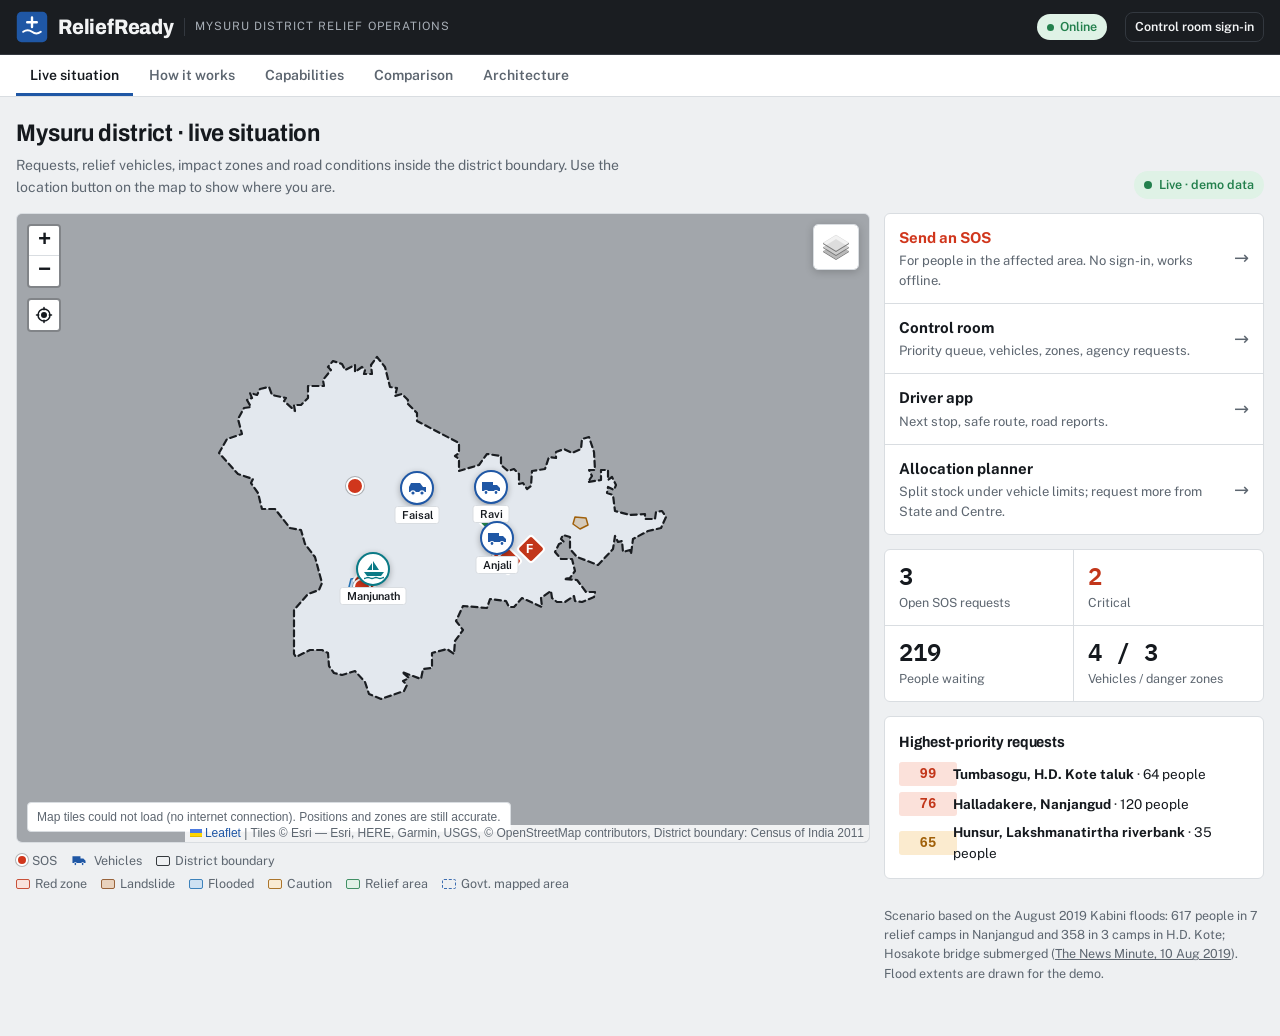
==== commit ff29ed55: "Switch to Mysuru district, tabbed layout, back buttons, live district map" ====
--- a/index.html
+++ b/index.html
@@ -7,193 +7,247 @@
 <title>ReliefReady</title>
 <link rel="manifest" href="manifest.webmanifest">
 <link rel="stylesheet" href="https://fonts.googleapis.com/css2?family=Archivo:wdth,wght@75..100,500..800&family=IBM+Plex+Mono:wght@400;500;600&family=Public+Sans:wght@400;500;600;700&display=swap">
+<link rel="stylesheet" href="assets/leaflet.css">
 <link rel="stylesheet" href="assets/common.css">
 <style>
-/* Landing: navy hero with a live status card, then roles, process, capabilities, comparison, architecture. */
-.bar .navlinks{display:flex;gap:4px;flex-wrap:wrap}
-.bar .navlinks a{color:var(--navy-muted);text-decoration:none;font-size:14px;font-weight:500;padding:6px 10px;border-radius:6px}
-.bar .navlinks a:hover{color:#fff;background:var(--navy-2)}
-@media (max-width:860px){.bar .navlinks{display:none}}
-.hero{background:var(--navy);color:var(--navy-ink);border-bottom:1px solid var(--navy-line);
-  background-image:linear-gradient(var(--navy-line) 1px,transparent 1px),linear-gradient(90deg,var(--navy-line) 1px,transparent 1px);background-size:48px 48px;background-position:-1px -1px}
-.hero .wrap{padding-block:56px 64px;display:grid;grid-template-columns:minmax(0,1.25fr) minmax(0,1fr);gap:40px;align-items:center}
-@media (max-width:900px){.hero .wrap{grid-template-columns:minmax(0,1fr);padding-block:36px 40px}}
-.eyebrow{font:600 12px/1 var(--f-mono);letter-spacing:.12em;text-transform:uppercase;color:var(--navy-muted)}
-.hero h1{font-size:clamp(34px,4.3vw,54px);line-height:1.05;font-weight:800;margin:14px 0 0;max-width:20ch}
-.hero p.lead{font-size:18px;color:var(--navy-muted);max-width:52ch;margin:18px 0 0}
-.cta{display:flex;flex-wrap:wrap;gap:10px;margin-top:28px}
-.cta .btn{padding:12px 18px;font-size:15px}
-.cta .btn.ghost{background:transparent;color:var(--navy-ink);border-color:var(--navy-line)}
-.cta .btn.ghost:hover{border-color:var(--navy-muted);color:#fff}
-.status{background:var(--surface);color:var(--ink);border-radius:14px;padding:20px;box-shadow:0 20px 50px rgba(0,0,0,.25);display:flex;flex-direction:column;gap:14px}
-.status .top{display:flex;justify-content:space-between;align-items:center;gap:10px;flex-wrap:wrap}
-.status .top b{font:700 15px var(--f-display)}
-.sgrid{display:grid;grid-template-columns:repeat(2,minmax(0,1fr));gap:10px}
-.sgrid div{background:var(--sunk);border:1px solid var(--line);border-radius:10px;padding:12px}
-.sgrid b{display:block;font:600 26px/1.1 var(--f-mono)}
-.sgrid span{font-size:12.5px;color:var(--muted)}
-.sgrid .alert b{color:var(--bad)}
+/* Home: one screen per tab (no long scroll). Live district map first, apps beside it. */
+.navtabs{background:var(--surface);border-bottom:1px solid var(--line);position:sticky;top:calc(env(safe-area-inset-top,0px) + 55px);z-index:800}
+.navtabs .wrap{display:flex;gap:2px;overflow-x:auto}
+.navtabs a{flex:none;padding:12px 14px 10px;font:600 14px var(--f-body);color:var(--muted);text-decoration:none;border-bottom:3px solid transparent;white-space:nowrap}
+.navtabs a:hover{color:var(--ink)}
+.navtabs a[aria-current=page]{color:var(--ink);border-bottom-color:var(--accent)}
+main.wrap{padding-block:18px 40px}
+section.view{display:flex;flex-direction:column;gap:14px}
+.vh{display:flex;flex-wrap:wrap;gap:6px 20px;align-items:flex-end;justify-content:space-between}
+.vh h1{font-size:24px;font-weight:700}
+.vh p{margin:3px 0 0;color:var(--muted);font-size:14px;max-width:72ch}
+.live{display:grid;grid-template-columns:minmax(0,1fr) 380px;gap:14px;align-items:start}
+@media (max-width:1050px){.live{grid-template-columns:minmax(0,1fr)}}
+.live .mapbox{height:min(70vh,640px);border:1px solid var(--line);border-radius:var(--r);overflow:hidden}
+@media (max-width:1050px){.live .mapbox{height:420px}}
+.stat{display:grid;grid-template-columns:repeat(2,minmax(0,1fr));border:1px solid var(--line);border-radius:var(--r);background:var(--surface)}
+.stat div{padding:12px 14px;border-right:1px solid var(--line);border-bottom:1px solid var(--line)}
+.stat div:nth-child(2n){border-right:0}
+.stat div:nth-last-child(-n+2){border-bottom:0}
+.stat b{display:block;font:600 24px/1.15 var(--f-mono)}
+.stat span{font-size:12.5px;color:var(--muted)}
+.stat .alert b{color:var(--bad)}
+.apps{list-style:none;margin:0;padding:0;border:1px solid var(--line);border-radius:var(--r);background:var(--surface)}
+.apps li+li{border-top:1px solid var(--line)}
+.apps a{display:grid;grid-template-columns:minmax(0,1fr) auto;gap:2px 12px;padding:12px 14px;text-decoration:none;color:var(--ink);align-items:center}
+.apps a:hover{background:var(--sunk)}
+.apps b{font-size:15px}
+.apps span{grid-column:1;font-size:13px;color:var(--muted)}
+.apps i{grid-row:1/3;grid-column:2;font-style:normal;color:var(--muted);font-size:18px}
+.apps .sos b{color:var(--sos)}
 .topsos{list-style:none;margin:0;padding:0;display:flex;flex-direction:column;gap:6px}
-.topsos li{display:grid;grid-template-columns:44px minmax(0,1fr);gap:12px;align-items:center;font-size:13.5px}
-.topsos .p{font:700 15px var(--f-mono);text-align:center;border-radius:6px;padding:4px 0;background:var(--bad-bg);color:var(--bad)}
+.topsos li{display:grid;grid-template-columns:44px minmax(0,1fr);gap:10px;align-items:center;font-size:13.5px}
+.topsos .p{font:700 14px var(--f-mono);text-align:center;border-radius:3px;padding:4px 0;background:var(--bad-bg);color:var(--bad)}
 .topsos .p.mid{background:var(--warn-bg);color:var(--warn)}
-.topsos span{white-space:nowrap;overflow:hidden;text-overflow:ellipsis}
-section.blk{padding-block:56px 8px}
-section.blk>.wrap>h2{font-size:clamp(26px,3vw,36px);font-weight:800}
-section.blk>.wrap>.lead{color:var(--muted);max-width:66ch;margin:10px 0 26px;font-size:16px}
-.roles{display:grid;grid-template-columns:repeat(auto-fit,minmax(min(100%,250px),1fr));gap:16px}
-.role{display:flex;flex-direction:column;gap:10px;padding:22px;border:1px solid var(--line);border-radius:14px;background:var(--surface);text-decoration:none;color:var(--ink);box-shadow:var(--shadow);transition:transform .15s,border-color .15s}
-.role:hover{border-color:var(--accent);transform:translateY(-2px)}
-.role .ic{width:44px;height:44px;border-radius:11px;display:grid;place-items:center;background:var(--accent-soft);color:var(--accent)}
-.role .ic svg{width:22px;height:22px;stroke:currentColor;fill:none;stroke-width:1.9;stroke-linecap:round;stroke-linejoin:round}
-.role.sos .ic{background:var(--sos-soft);color:var(--sos)}
-.role h3{font-size:21px;font-weight:700}
-.role p{margin:0;font-size:14px;color:var(--muted)}
-.role .who{font:600 11.5px/1 var(--f-mono);text-transform:uppercase;letter-spacing:.08em;color:var(--muted)}
-.role .go{margin-top:auto;font-weight:700;color:var(--accent);font-size:14px}
-.role.sos .go{color:var(--sos)}
-.steps{display:grid;grid-template-columns:repeat(4,minmax(0,1fr));gap:0;border:1px solid var(--line);border-radius:14px;background:var(--surface);overflow:hidden;box-shadow:var(--shadow)}
+.side{display:flex;flex-direction:column;gap:14px;min-width:0}
+.box{border:1px solid var(--line);border-radius:var(--r);background:var(--surface);padding:14px}
+.box h2{font-size:15px;font-weight:700;margin-bottom:8px}
+.steps{display:grid;grid-template-columns:repeat(4,minmax(0,1fr));border:1px solid var(--line);border-radius:var(--r);background:var(--surface)}
 @media (max-width:900px){.steps{grid-template-columns:minmax(0,1fr)}}
-.step{padding:22px;border-right:1px solid var(--line);display:flex;flex-direction:column;gap:8px}
+.step{padding:18px;border-right:1px solid var(--line);display:flex;flex-direction:column;gap:6px}
 .step:last-child{border-right:0}
 @media (max-width:900px){.step{border-right:0;border-bottom:1px solid var(--line)}.step:last-child{border-bottom:0}}
-.step .n{font:600 12px var(--f-mono);color:var(--accent);letter-spacing:.08em}
-.step h3{font-size:18px}
+.step .n{font:600 12px var(--f-mono);color:var(--accent)}
+.step h3{font-size:17px}
 .step p{margin:0;font-size:14px;color:var(--muted)}
-.chan{display:flex;flex-wrap:wrap;gap:8px;margin-top:4px}
-.chan span{font-size:12.5px;font-weight:600;padding:4px 10px;border-radius:999px;background:var(--accent-soft);color:var(--accent)}
-.caps{display:grid;grid-template-columns:repeat(auto-fit,minmax(min(100%,300px),1fr));gap:18px 28px}
-.cap{display:grid;grid-template-columns:40px minmax(0,1fr);gap:4px 14px}
-.cap .ic{grid-row:span 2;width:40px;height:40px;border-radius:10px;display:grid;place-items:center;background:var(--navy);color:var(--navy-ink)}
-.cap .ic svg{width:20px;height:20px;stroke:currentColor;fill:none;stroke-width:1.9;stroke-linecap:round;stroke-linejoin:round}
-.cap h3{font-size:17px}
+.chan{display:flex;flex-wrap:wrap;gap:6px;margin-top:4px}
+.chan span{font-size:12px;font-weight:600;padding:3px 8px;border-radius:3px;background:var(--sunk);border:1px solid var(--line)}
+.caps{display:grid;grid-template-columns:repeat(auto-fit,minmax(min(100%,300px),1fr));border:1px solid var(--line);border-radius:var(--r);background:var(--surface)}
+.cap{padding:16px 18px;border-bottom:1px solid var(--line);border-right:1px solid var(--line)}
+.cap h3{font-size:16px;margin-bottom:4px}
 .cap p{margin:0;font-size:14px;color:var(--muted)}
-.cmpw{border:1px solid var(--line);border-radius:14px;overflow:auto;background:var(--surface);box-shadow:var(--shadow)}
+.cmpw{border:1px solid var(--line);border-radius:var(--r);overflow:auto;background:var(--surface)}
 .cmp{min-width:820px}
-.cmp td,.cmp th{text-align:center;padding:11px 10px}
-.cmp td:first-child,.cmp th:first-child{text-align:left;padding-left:18px}
+.cmp td,.cmp th{text-align:center;padding:10px}
+.cmp td:first-child,.cmp th:first-child{text-align:left;padding-left:16px}
 .cmp th.us,.cmp td.us{background:var(--accent-soft)}
-.cmp th.us{color:var(--accent)}
-.y,.p,.n{display:inline-block;min-width:58px;padding:2px 8px;border-radius:999px;font-size:12px;font-weight:600}
+.y,.p,.n{display:inline-block;min-width:58px;padding:2px 8px;border-radius:3px;font-size:12px;font-weight:600}
 .y{background:var(--ok-bg);color:var(--ok)} .p{background:var(--warn-bg);color:var(--warn)} .n{background:var(--sunk);color:var(--muted)}
-.arch{display:grid;grid-template-columns:repeat(auto-fit,minmax(min(100%,240px),1fr));gap:14px}
-.arch .t{border:1px solid var(--line);border-radius:12px;padding:18px;background:var(--surface);box-shadow:var(--shadow)}
-.arch .k{font:600 11.5px var(--f-mono);letter-spacing:.08em;text-transform:uppercase;color:var(--accent)}
-.arch h3{font-size:17px;margin:6px 0}
+.arch{display:grid;grid-template-columns:repeat(auto-fit,minmax(min(100%,240px),1fr));border:1px solid var(--line);border-radius:var(--r);background:var(--surface)}
+.arch .t{padding:16px 18px;border-right:1px solid var(--line);border-bottom:1px solid var(--line)}
+.arch .k{font:600 11.5px var(--f-mono);letter-spacing:.06em;text-transform:uppercase;color:var(--accent)}
+.arch h3{font-size:16px;margin:4px 0}
 .arch p{margin:0;font-size:13.5px;color:var(--muted)}
-.foot2{margin-top:56px;background:var(--navy);color:var(--navy-muted);font-size:13px}
-.foot2 .wrap{padding-block:28px;display:flex;flex-direction:column;gap:10px}
-.foot2 a{color:var(--navy-ink)}
+.src{font-size:12.5px;color:var(--muted)}
+.src a{color:var(--muted)}
+/* intro screen */
+#splash{position:fixed;inset:0;z-index:5000;display:grid;place-items:center;background:var(--navy);color:var(--navy-ink);animation:splashOut .45s ease 2.1s forwards;cursor:pointer}
+#splash.skip{display:none}
+#splash .in{display:flex;flex-direction:column;align-items:center;gap:16px;text-align:center;padding:24px}
+#splash .mark{width:96px;height:96px;animation:pop .7s cubic-bezier(.2,1.6,.4,1) .1s both}
+#splash .mark .wave{stroke-dasharray:40;stroke-dashoffset:40;animation:draw .6s ease-out .55s forwards}
+#splash .mark .plus{transform-origin:20px 14px;animation:plus .45s ease-out .45s both}
+#splash .word{font:800 clamp(34px,6vw,50px)/1 var(--f-display);animation:rise .55s ease-out .75s both}
+#splash .tag{font:600 12px/1 var(--f-mono);letter-spacing:.14em;text-transform:uppercase;color:var(--navy-muted);animation:rise .55s ease-out .95s both}
+#splash .load{width:150px;height:3px;background:var(--navy-line);overflow:hidden;animation:rise .4s ease-out 1s both}
+#splash .load span{display:block;height:100%;width:100%;background:var(--accent);transform-origin:left;animation:load 1s ease-in-out 1.05s both}
+@keyframes pop{0%{transform:scale(.3);opacity:0}100%{transform:scale(1);opacity:1}}
+@keyframes plus{0%{transform:scale(0)}100%{transform:scale(1)}}
+@keyframes draw{to{stroke-dashoffset:0}}
+@keyframes rise{0%{transform:translateY(12px);opacity:0}100%{transform:none;opacity:1}}
+@keyframes load{0%{transform:scaleX(0)}100%{transform:scaleX(1)}}
+@keyframes splashOut{to{opacity:0;visibility:hidden;pointer-events:none}}
+@media (prefers-reduced-motion:reduce){#splash,#splash *{animation-duration:.01s!important;animation-delay:0s!important}#splash{animation:splashOut .3s ease .9s forwards!important}#splash .mark .wave{stroke-dashoffset:0}}
 </style>
 <style>[hidden]{display:none!important}img{max-width:100%}</style>
 </head>
 <body>
 
 
+<div id="splash" aria-hidden="true">
+  <div class="in">
+    <svg class="mark" viewBox="0 0 40 40"><rect x="1" y="1" width="38" height="38" rx="7" fill="#1F57A5"/><path class="wave" d="M9 26c4-3 7-3 11 0s7 3 11 0" fill="none" stroke="#fff" stroke-width="2.6" stroke-linecap="round"/><g class="plus"><path d="M20 8v12M14 14h12" stroke="#fff" stroke-width="3" stroke-linecap="round"/></g></svg>
+    <div class="word">ReliefReady</div>
+    <div class="tag">Relief logistics · Mysuru district</div>
+    <div class="load"><span></span></div>
+  </div>
+</div>
+<script>
+(function(){ var el = document.getElementById('splash'), seen = false;
+  try{ seen = sessionStorage.getItem('rr.splash') === '1'; sessionStorage.setItem('rr.splash','1'); }catch(e){}
+  if(seen){ el.classList.add('skip'); return; }
+  el.addEventListener('click', function(){ el.classList.add('skip'); });
+  document.addEventListener('keydown', function(){ el.classList.add('skip'); }, {once:true});
+})();
+</script>
+
 <header class="bar"><div class="wrap">
-  <a class="logo" href="index.html" id="logo"><b>ReliefReady</b><span>Relief logistics</span></a>
-  <nav class="navlinks"><a href="#how">How it works</a><a href="#features">Capabilities</a><a href="#compare">Comparison</a><a href="#arch">Architecture</a></nav>
-  <span class="grow"></span><span class="net" id="net">Online</span>
+  <a class="logo" href="index.html" id="logo"><b>ReliefReady</b><span>Mysuru district relief operations</span></a>
+  <span class="grow"></span>
+  <span class="net" id="net">Online</span>
+  <a class="btn small" href="admin.html">Control room sign-in</a>
 </div></header>
-
-<section class="hero"><div class="wrap">
-  <div>
-    <span class="eyebrow">Disaster relief logistics</span>
-    <h1>Critical supplies to the right places, even when the network is down.</h1>
-    <p class="lead">An SOS that works without internet, a control room that ranks every request and plans deliveries, drivers routed around danger, and a tracked line to state and national agencies.</p>
-    <div class="cta"><a class="btn primary" href="admin.html">Open control room</a><a class="btn danger" href="sos.html">Send an SOS</a><a class="btn ghost" href="driver.html">Driver app</a></div>
-  </div>
-  <div class="status" aria-live="polite">
-    <div class="top"><b>Wayanad, Kerala · right now</b><span class="livechip" id="live"><i></i>Live</span></div>
-    <div class="sgrid" id="sgrid"></div>
-    <div><div class="lbl" style="margin-bottom:6px">Highest-priority requests</div><ul class="topsos" id="topsos"></ul></div>
-  </div>
-</div></section>
-
-<section class="blk"><div class="wrap">
-  <h2>One system, four roles</h2>
-  <p class="lead">Each person in the relief chain gets the screen they need, and all four share the same live data.</p>
-  <div class="roles">
-    <a class="role sos" href="sos.html"><span class="ic"><svg viewBox="0 0 24 24"><path d="M12 3l9 16H3z"/><path d="M12 10v4M12 17h.01"/></svg></span><span class="who">People in the affected area</span><h3>SOS</h3><p>Ask for rescue, water, food or medical help by internet, SMS, Bluetooth or QR. No sign-in, works offline.</p><span class="go">Send an SOS →</span></a>
-    <a class="role" href="admin.html"><span class="ic"><svg viewBox="0 0 24 24"><rect x="3" y="3" width="7" height="9"/><rect x="14" y="3" width="7" height="5"/><rect x="14" y="12" width="7" height="9"/><rect x="3" y="16" width="7" height="5"/></svg></span><span class="who">District control room</span><h3>Control room</h3><p>Live map and priority queue, assign vehicles, mark impact zones, request help from higher authorities.</p><span class="go">Open control room →</span></a>
-    <a class="role" href="driver.html"><span class="ic"><svg viewBox="0 0 24 24"><path d="M2 7h12v9H2zM14 10h4l3 3v3h-7"/><circle cx="6" cy="17.5" r="1.8"/><circle cx="17" cy="17.5" r="1.8"/></svg></span><span class="who">Drivers and boat crews</span><h3>Driver app</h3><p>Next stop and load, the safest road to it, road reports, and SOS messages carried out of dead zones.</p><span class="go">Open driver app →</span></a>
-    <a class="role" href="planner.html"><span class="ic"><svg viewBox="0 0 24 24"><path d="M4 20V10M10 20V4M16 20v-7M22 20H2"/></svg></span><span class="who">Relief officers</span><h3>Allocation planner</h3><p>Split limited stock under vehicle limits, see who is left short, and compare plans when a route is blocked.</p><span class="go">Open planner →</span></a>
-  </div>
-</div></section>
-
-<section class="blk" id="how"><div class="wrap">
-  <h2>How a request becomes a delivery</h2>
-  <p class="lead">Every step is recorded, so the coordinator can explain each decision.</p>
-  <div class="steps">
-    <div class="step"><span class="n">STEP 1</span><h3>Ask for help</h3><p>The person picks needs and head-count; GPS works without data. The request leaves by the first channel available.</p><div class="chan"><span>Internet</span><span>SMS · 2G</span><span>Bluetooth</span><span>QR</span><span>112</span></div></div>
-    <div class="step"><span class="n">STEP 2</span><h3>Rank</h3><p>A 0–100 priority from need type, people, infants, elderly and injured, waiting time and whether it sits in a danger zone.</p></div>
-    <div class="step"><span class="n">STEP 3</span><h3>Deliver</h3><p>One click turns it into a driver's stop with quantities from the demand model. The route avoids reported hazards.</p></div>
-    <div class="step"><span class="n">STEP 4</span><h3>Escalate</h3><p>No road in? The control room requests a boat, airlift or NDRF team and tracks it to resolution.</p></div>
-  </div>
-</div></section>
-
-<section class="blk" id="features"><div class="wrap">
-  <h2>Capabilities</h2>
-  <p class="lead">Built for the conditions after a flood or landslide: weak signal, blocked roads, not enough stock.</p>
-  <div class="caps">
-    <div class="cap"><span class="ic"><svg viewBox="0 0 24 24"><path d="M5 12.5a10 10 0 0 1 14 0M8.5 16a5 5 0 0 1 7 0M12 19.5h.01"/><path d="M3 3l18 18"/></svg></span><h3>Offline-first SOS</h3><p>Queued on the phone, sent by SMS in one 160-character code, handed to nearby phones, or scanned by a driver.</p></div>
-    <div class="cap"><span class="ic"><svg viewBox="0 0 24 24"><path d="M4 6l5-2 6 2 5-2v14l-5 2-6-2-5 2z"/><path d="M9 4v14M15 6v14"/></svg></span><h3>Impact zones</h3><p>Red, landslide and flooded zones block routes and raise priority. Includes the NRSC/ISRO-mapped 2024 Chooralmala landslide area.</p></div>
-    <div class="cap"><span class="ic"><svg viewBox="0 0 24 24"><path d="M8 3L4 21M16 3l4 18M12 5v2M12 11v2M12 17v2"/></svg></span><h3>Safe routing</h3><p>Real road routes from OpenStreetMap, each checked against live driver reports of bridges down, flooding and landslides.</p></div>
-    <div class="cap"><span class="ic"><svg viewBox="0 0 24 24"><path d="M4 19h16M6 15l4-5 3 3 5-7"/></svg></span><h3>Demand model</h3><p>An explainable regression model estimates daily water, food and medical kits per location and flags requests that look wrong.</p></div>
-    <div class="cap"><span class="ic"><svg viewBox="0 0 24 24"><path d="M4 20V10M10 20V4M16 20v-7M22 20H2"/></svg></span><h3>Fair allocation</h3><p>Every reachable place gets a minimum share first, then stock goes by priority, within vehicle capacity and hours.</p></div>
-    <div class="cap"><span class="ic"><svg viewBox="0 0 24 24"><path d="M12 19V5M5 12l7-7 7 7"/></svg></span><h3>Escalation trail</h3><p>Requests to SDMA, NDRF, health or air support with a sent → acknowledged → dispatched → resolved timeline.</p></div>
-  </div>
-</div></section>
-
-<section class="blk" id="compare"><div class="wrap">
-  <h2>Compared with existing tools</h2>
-  <p class="lead">Each tool covers one part of the problem. ReliefReady connects the request, the allocation, the road and the escalation. Based on each product's public description.</p>
-  <div class="cmpw"><table class="cmp">
-    <thead><tr><th>Capability</th><th class="us">ReliefReady</th><th>112 India</th><th>NDMA Sachet</th><th>Sahana Eden</th><th>Ushahidi</th><th>Bridgefy</th><th>Meshtastic</th></tr></thead>
-    <tbody>
-      <tr><td>SOS from victims to responders</td><td class="us"><span class="y">Yes</span></td><td><span class="y">Yes</span></td><td><span class="n">Alerts only</span></td><td><span class="p">Requests</span></td><td><span class="y">Reports</span></td><td><span class="p">Chat</span></td><td><span class="p">Chat</span></td></tr>
-      <tr><td>Works with no data connection</td><td class="us"><span class="y">4 paths</span></td><td><span class="p">Call / SMS</span></td><td><span class="n">No</span></td><td><span class="n">No</span></td><td><span class="p">SMS</span></td><td><span class="y">Bluetooth</span></td><td><span class="y">LoRa radio</span></td></tr>
-      <tr><td>No app install needed</td><td class="us"><span class="y">Web</span></td><td><span class="n">App</span></td><td><span class="n">App</span></td><td><span class="y">Web</span></td><td><span class="y">Web</span></td><td><span class="n">App</span></td><td><span class="n">Hardware</span></td></tr>
-      <tr><td>Allocates stock under vehicle limits</td><td class="us"><span class="y">Yes</span></td><td><span class="n">No</span></td><td><span class="n">No</span></td><td><span class="p">Inventory</span></td><td><span class="n">No</span></td><td><span class="n">No</span></td><td><span class="n">No</span></td></tr>
-      <tr><td>Explains priority and shortfalls</td><td class="us"><span class="y">Yes</span></td><td><span class="n">No</span></td><td><span class="n">No</span></td><td><span class="n">No</span></td><td><span class="n">No</span></td><td><span class="n">No</span></td><td><span class="n">No</span></td></tr>
-      <tr><td>Safe routes from field reports and zones</td><td class="us"><span class="y">Yes</span></td><td><span class="n">No</span></td><td><span class="n">No</span></td><td><span class="p">Map layers</span></td><td><span class="p">Map</span></td><td><span class="n">No</span></td><td><span class="n">No</span></td></tr>
-      <tr><td>Tracked escalation to agencies</td><td class="us"><span class="y">Yes</span></td><td><span class="p">Internal</span></td><td><span class="n">No</span></td><td><span class="p">Partial</span></td><td><span class="n">No</span></td><td><span class="n">No</span></td><td><span class="n">No</span></td></tr>
-    </tbody></table></div>
-</div></section>
-
-<section class="blk" id="arch"><div class="wrap">
-  <h2>Architecture</h2>
-  <p class="lead">Small, inexpensive to run, and replaceable piece by piece.</p>
-  <div class="arch">
-    <div class="t"><span class="k">Web apps</span><h3>HTML, CSS, JavaScript</h3><p>Installable and offline-capable. Leaflet maps with Esri, OpenStreetMap, NASA GIBS and Bhuvan WMS layers.</p></div>
-    <div class="t"><span class="k">API</span><h3>Python FastAPI</h3><p>Token sign-in with roles, schema-validated records, public SOS intake, SMS webhook, documented at /docs.</p></div>
-    <div class="t"><span class="k">Database</span><h3>PostgreSQL</h3><p>Requests, stops, road reports, zones, vehicles and agency requests. PINs stored as salted hashes.</p></div>
-    <div class="t"><span class="k">Model</span><h3>Demand regression</h3><p>Trained with scikit-learn, exported as coefficients so the website and API give the same estimate.</p></div>
-  </div>
-</div></section>
-
-<footer class="foot2"><div class="wrap">
-  <span><b style="color:var(--navy-ink)">ReliefReady</b> · Demonstration district: Wayanad, Kerala. Place names and locations are real; request figures are illustrative.</span>
-  <span>Map data © OpenStreetMap contributors · Esri · NASA EOSDIS GIBS · landslide extent <a href="https://bhuvan-app1.nrsc.gov.in/disaster/usrtasks/landslide/doc/Charter_1029_VAP_7_6Aug2024.pdf" target="_blank" rel="noopener">NRSC/ISRO</a> · routing OSRM. Comparison sources: <a href="https://apps.apple.com/app/id1441951304" target="_blank" rel="noopener">112 India</a>, <a href="https://archive.flossmanuals.net/sahana-eden/what-is-sahana-eden" target="_blank" rel="noopener">Sahana Eden</a>, <a href="https://techxlab.org/solutions/bridgefy/" target="_blank" rel="noopener">Bridgefy</a>, <a href="https://circuitdigest.com/news/meshtastic-an-opensource-off-grid-communication-platform" target="_blank" rel="noopener">Meshtastic</a>.</span>
-</div></footer>
-
+<nav class="navtabs" aria-label="Sections"><div class="wrap" id="navtabs">
+  <a href="#live">Live situation</a>
+  <a href="#how">How it works</a>
+  <a href="#features">Capabilities</a>
+  <a href="#compare">Comparison</a>
+  <a href="#arch">Architecture</a>
+</div></nav>
+
+<main class="wrap">
+  <section class="view" id="v-live">
+    <div class="vh"><div><h1>Mysuru district · live situation</h1><p>Requests, relief vehicles, impact zones and road conditions inside the district boundary. Use the location button on the map to show where you are.</p></div><span class="livechip" id="live"><i></i>Live</span></div>
+    <div class="live">
+      <div><div class="mapbox" id="map"></div>
+        <div class="vlegend" style="margin-top:8px"><span><span class="pin sos" style="display:inline-block;width:12px;height:12px;vertical-align:-1px;margin-right:4px"></span>SOS</span><span>${veh}</span><span><i class="zl" style="border-color:var(--ink);background:transparent"></i>District boundary</span></div>
+        <div class="vlegend" style="margin-top:4px" id="zleg"></div></div>
+      <div class="side">
+        <ul class="apps">
+          <li><a class="sos" href="sos.html"><b>Send an SOS</b><span>For people in the affected area. No sign-in, works offline.</span><i>→</i></a></li>
+          <li><a href="admin.html"><b>Control room</b><span>Priority queue, vehicles, zones, agency requests.</span><i>→</i></a></li>
+          <li><a href="driver.html"><b>Driver app</b><span>Next stop, safe route, road reports.</span><i>→</i></a></li>
+          <li><a href="planner.html"><b>Allocation planner</b><span>Split stock under vehicle limits; request more from State and Centre.</span><i>→</i></a></li>
+        </ul>
+        <div class="stat" id="sgrid"></div>
+        <div class="box"><h2>Highest-priority requests</h2><ul class="topsos" id="topsos"></ul></div>
+        <p class="src">Scenario based on the August 2019 Kabini floods: 617 people in 7 relief camps in Nanjangud and 358 in 3 camps in H.D. Kote; Hosakote bridge submerged (<a href="https://www.thenewsminute.com/karnataka/over-1000-people-mysuru-shifted-relief-camps-water-4-reservoirs-released-106982" target="_blank" rel="noopener">The News Minute, 10 Aug 2019</a>). Flood extents are drawn for the demo.</p>
+      </div>
+    </div>
+  </section>
+
+  <section class="view" id="v-how" hidden>
+    <div class="vh"><div><h1>How a request becomes a delivery</h1><p>Every step is recorded, so the coordinator can explain each decision.</p></div></div>
+    <div class="steps">
+      <div class="step"><span class="n">1</span><h3>Ask for help</h3><p>The person picks needs and head-count; GPS works without data. The request leaves by the first channel available.</p><div class="chan"><span>Internet</span><span>SMS (2G)</span><span>Bluetooth</span><span>QR</span><span>112</span></div></div>
+      <div class="step"><span class="n">2</span><h3>Rank</h3><p>A 0–100 priority from need type, people, infants, elderly and injured, waiting time and whether it sits in a danger zone.</p></div>
+      <div class="step"><span class="n">3</span><h3>Deliver</h3><p>One click turns it into a driver's stop with quantities from the demand model. The route avoids reported hazards and zones.</p></div>
+      <div class="step"><span class="n">4</span><h3>Escalate</h3><p>No road in? The control room requests a boat, airlift or NDRF team, and asks the State or Centre for more stock.</p></div>
+    </div>
+  </section>
+
+  <section class="view" id="v-features" hidden>
+    <div class="vh"><div><h1>Capabilities</h1><p>Built for the conditions after a flood: weak signal, submerged bridges, not enough stock.</p></div></div>
+    <div class="caps">
+      <div class="cap"><h3>Offline-first SOS</h3><p>Queued on the phone, sent by SMS in one 160-character code, handed to nearby phones, or scanned by a driver.</p></div>
+      <div class="cap"><h3>District map with live locations</h3><p>The Mysuru district boundary (Census 2011), vehicle positions from drivers' GPS, and your own live location.</p></div>
+      <div class="cap"><h3>Impact zones</h3><p>Flooded, no-entry and caution areas block routes, raise SOS priority and decide boat or road delivery.</p></div>
+      <div class="cap"><h3>Safe routing</h3><p>Road routes from OpenStreetMap, each checked against drivers' reports of submerged bridges and flooding.</p></div>
+      <div class="cap"><h3>Demand model</h3><p>An explainable regression estimates daily water, food and medical kits per location and flags requests that look wrong.</p></div>
+      <div class="cap"><h3>Stock requests upward</h3><p>Food, water and sanitation requests to the State, NDMA/MHA or FCI, tracked until received and added to depot stock.</p></div>
+    </div>
+  </section>
+
+  <section class="view" id="v-compare" hidden>
+    <div class="vh"><div><h1>Compared with existing tools</h1><p>Each tool covers one part of the problem. Based on each product's public description.</p></div></div>
+    <div class="cmpw"><table class="cmp">
+      <thead><tr><th>Capability</th><th class="us">ReliefReady</th><th>112 India</th><th>NDMA Sachet</th><th>Sahana Eden</th><th>Ushahidi</th><th>Bridgefy</th><th>Meshtastic</th></tr></thead>
+      <tbody>
+        <tr><td>SOS from victims to responders</td><td class="us"><span class="y">Yes</span></td><td><span class="y">Yes</span></td><td><span class="n">Alerts only</span></td><td><span class="p">Requests</span></td><td><span class="y">Reports</span></td><td><span class="p">Chat</span></td><td><span class="p">Chat</span></td></tr>
+        <tr><td>Works with no data connection</td><td class="us"><span class="y">4 paths</span></td><td><span class="p">Call / SMS</span></td><td><span class="n">No</span></td><td><span class="n">No</span></td><td><span class="p">SMS</span></td><td><span class="y">Bluetooth</span></td><td><span class="y">LoRa radio</span></td></tr>
+        <tr><td>No app install needed</td><td class="us"><span class="y">Web</span></td><td><span class="n">App</span></td><td><span class="n">App</span></td><td><span class="y">Web</span></td><td><span class="y">Web</span></td><td><span class="n">App</span></td><td><span class="n">Hardware</span></td></tr>
+        <tr><td>Allocates stock under vehicle limits</td><td class="us"><span class="y">Yes</span></td><td><span class="n">No</span></td><td><span class="n">No</span></td><td><span class="p">Inventory</span></td><td><span class="n">No</span></td><td><span class="n">No</span></td><td><span class="n">No</span></td></tr>
+        <tr><td>Explains priority and shortfalls</td><td class="us"><span class="y">Yes</span></td><td><span class="n">No</span></td><td><span class="n">No</span></td><td><span class="n">No</span></td><td><span class="n">No</span></td><td><span class="n">No</span></td><td><span class="n">No</span></td></tr>
+        <tr><td>Safe routes from field reports and zones</td><td class="us"><span class="y">Yes</span></td><td><span class="n">No</span></td><td><span class="n">No</span></td><td><span class="p">Map layers</span></td><td><span class="p">Map</span></td><td><span class="n">No</span></td><td><span class="n">No</span></td></tr>
+        <tr><td>Tracked requests to State and Centre</td><td class="us"><span class="y">Yes</span></td><td><span class="p">Internal</span></td><td><span class="n">No</span></td><td><span class="p">Partial</span></td><td><span class="n">No</span></td><td><span class="n">No</span></td><td><span class="n">No</span></td></tr>
+      </tbody></table></div>
+    <p class="src">Sources: <a href="https://apps.apple.com/app/id1441951304" target="_blank" rel="noopener">112 India</a> · <a href="https://archive.flossmanuals.net/sahana-eden/what-is-sahana-eden" target="_blank" rel="noopener">Sahana Eden</a> · <a href="https://techxlab.org/solutions/bridgefy/" target="_blank" rel="noopener">Bridgefy</a> · <a href="https://circuitdigest.com/news/meshtastic-an-opensource-off-grid-communication-platform" target="_blank" rel="noopener">Meshtastic</a></p>
+  </section>
+
+  <section class="view" id="v-arch" hidden>
+    <div class="vh"><div><h1>Architecture</h1><p>Small, inexpensive to run, and replaceable piece by piece.</p></div></div>
+    <div class="arch">
+      <div class="t"><span class="k">Web apps</span><h3>HTML, CSS, JavaScript</h3><p>Installable and offline-capable. Leaflet maps with Esri, OpenStreetMap, NASA GIBS and Bhuvan WMS layers.</p></div>
+      <div class="t"><span class="k">API</span><h3>Python FastAPI</h3><p>Token sign-in with roles, schema-validated records, public SOS intake, SMS webhook, documented at /docs.</p></div>
+      <div class="t"><span class="k">Database</span><h3>PostgreSQL</h3><p>Requests, stops, road reports, zones, vehicles and agency requests. PINs stored as salted hashes.</p></div>
+      <div class="t"><span class="k">Model</span><h3>Demand regression</h3><p>Trained with scikit-learn, exported as coefficients so the website and API give the same estimate.</p></div>
+    </div>
+    <p class="src">Map data © OpenStreetMap contributors · Esri · NASA EOSDIS GIBS · district boundary Census of India 2011 · routing OSRM.</p>
+  </section>
+</main>
+
+<script src="assets/leaflet.js"></script>
 <script src="assets/config.js"></script>
 <script src="assets/common.js"></script>
 <script>
-document.getElementById('logo').insertAdjacentHTML('afterbegin', RR.logo);
-RR.netBadge(document.getElementById('net'));
+(function(){
+const $ = id => document.getElementById(id);
+$('logo').insertAdjacentHTML('afterbegin', RR.logo);
+RR.netBadge($('net'));
+document.querySelector('.vlegend span:nth-child(2)').innerHTML = `${RR.vehSvg('truck')} Vehicles`;
+$('zleg').innerHTML = RR.zoneLegend();
+
+/* top tabs: one section at a time, linkable by #name */
+const VIEWS = ['live','how','features','compare','arch'];
+function show(){
+  const v = VIEWS.includes(location.hash.slice(1)) ? location.hash.slice(1) : 'live';
+  VIEWS.forEach(x => $('v-'+x).hidden = x!==v);
+  document.querySelectorAll('#navtabs a').forEach(a => a.getAttribute('href')==='#'+v ? a.setAttribute('aria-current','page') : a.removeAttribute('aria-current'));
+  window.scrollTo(0,0);
+  if(v==='live') setTimeout(()=>map.invalidateSize(), 50);
+}
+window.addEventListener('hashchange', show);
+
+/* live district map */
+const map = RR.makeMap($('map'), {fitDistrict:true, locate:true});
+const lay = L.layerGroup().addTo(map);
+const sess = RR.session(), canSee = !RR.CONFIG.api || (sess && sess.token);
+function draw(){
+  RR.drawZones(map); lay.clearLayers();
+  L.marker([RR.DEPOT.lat,RR.DEPOT.lon],{icon:RR.icon('pin depot')}).bindTooltip(RR.DEPOT.name).addTo(lay);
+  if(!canSee) return;
+  RR.store.all('reports').forEach(h => L.marker([h.lat,h.lon],{icon:RR.hzIcon(h)}).bindPopup(`<b>${RR.HAZ[h.type]?.label}</b><br>${RR.esc(h.note)}`).addTo(lay));
+  RR.store.all('sos').filter(s=>s.lat && s.status!=='served').forEach(s => L.marker([s.lat,s.lon],{icon:RR.icon('pin sos'+(RR.sosPriority(s)>=70?' pulse':''))}).bindPopup(`<b>${RR.esc(s.place||'SOS')}</b><br>Priority ${RR.sosPriority(s)} · ${s.people} people`).addTo(lay));
+  RR.store.all('drivers').filter(d=>d.lastSeen).forEach(d => L.marker([d.lat,d.lon],{icon:RR.vehIcon(d.type, d.name.split(' ')[0]), zIndexOffset:500}).bindPopup(`<b>${RR.esc(d.name)}</b><br>${RR.esc(d.vehicle)}<br>${RR.esc(d.status||'')} · ${RR.ago(d.lastSeen)}`).addTo(lay));
+}
 function renderStatus(){
   const o = RR.store.all('sos').filter(s=>s.status!=='served').sort((a,b)=>RR.sosPriority(b)-RR.sosPriority(a));
   const ppl = o.reduce((t,s)=>t+(+s.people||0),0), crit = o.filter(s=>RR.sosPriority(s)>=70).length;
   const veh = RR.store.all('drivers').length, zones = RR.store.all('zones').filter(z=>(RR.ZONES[z.type]?.sev||0)>=3).length;
-  const sess = RR.session(), canSee = !RR.CONFIG.api || (sess && sess.token);
-  document.getElementById('sgrid').innerHTML = canSee
-    ? [[o.length,'Open SOS requests'],[crit,'Critical',crit>0],[ppl.toLocaleString('en-IN'),'People waiting'],[veh+' · '+zones,'Vehicles · danger zones']].map(([b,l,a])=>`<div class="${a?'alert':''}"><b>${b}</b><span>${l}</span></div>`).join('')
-    : '<div style="grid-column:1/-1"><b style="font-size:16px;font-family:var(--f-body)">Sign in to see live figures</b><span>Operational data is shown to control-room staff and drivers only.</span></div>';
-  document.getElementById('topsos').innerHTML = canSee ? o.slice(0,3).map(s=>{ const p = RR.sosPriority(s); return `<li><span class="p ${p<70?'mid':''}">${p}</span><span><b>${RR.esc(s.place||'GPS location')}</b> · ${s.people} people</span></li>`; }).join('') || '<li class="hint">No open requests.</li>' : '';
-  const live = document.getElementById('live'); live.innerHTML = '<i></i>' + (RR.CONFIG.api ? 'Live' : 'Live · demo data');
+  $('sgrid').innerHTML = canSee
+    ? [[o.length,'Open SOS requests'],[crit,'Critical',crit>0],[ppl.toLocaleString('en-IN'),'People waiting'],[veh+' / '+zones,'Vehicles / danger zones']].map(([b,l,a])=>`<div class="${a?'alert':''}"><b>${b}</b><span>${l}</span></div>`).join('')
+    : '<div style="grid-column:1/-1;border:0"><b style="font:600 15px var(--f-body)">Sign in to see live figures</b><span>Operational data is shown to control-room staff and drivers.</span></div>';
+  $('topsos').innerHTML = canSee ? (o.slice(0,4).map(s=>{ const p = RR.sosPriority(s); return `<li><span class="p ${p<70?'mid':''}">${p}</span><span><b>${RR.esc(s.place||'GPS location')}</b> · ${s.people} people</span></li>`; }).join('') || '<li class="hint">No open requests.</li>') : '<li class="hint">Sign in to the control room to see requests.</li>';
+  $('live').innerHTML = '<i></i>' + (RR.CONFIG.api ? 'Live' : 'Live · demo data');
+  draw();
 }
-RR.store.on(renderStatus); renderStatus();
+RR.store.on(renderStatus); renderStatus(); show();
+})();
 </script>
 
 </body>
--- a/assets/leaflet.css
+++ b/assets/leaflet.css
@@ -0,0 +1,661 @@
+/* required styles */
+
+.leaflet-pane,
+.leaflet-tile,
+.leaflet-marker-icon,
+.leaflet-marker-shadow,
+.leaflet-tile-container,
+.leaflet-pane > svg,
+.leaflet-pane > canvas,
+.leaflet-zoom-box,
+.leaflet-image-layer,
+.leaflet-layer {
+	position: absolute;
+	left: 0;
+	top: 0;
+	}
+.leaflet-container {
+	overflow: hidden;
+	}
+.leaflet-tile,
+.leaflet-marker-icon,
+.leaflet-marker-shadow {
+	-webkit-user-select: none;
+	   -moz-user-select: none;
+	        user-select: none;
+	  -webkit-user-drag: none;
+	}
+/* Prevents IE11 from highlighting tiles in blue */
+.leaflet-tile::selection {
+	background: transparent;
+}
+/* Safari renders non-retina tile on retina better with this, but Chrome is worse */
+.leaflet-safari .leaflet-tile {
+	image-rendering: -webkit-optimize-contrast;
+	}
+/* hack that prevents hw layers "stretching" when loading new tiles */
+.leaflet-safari .leaflet-tile-container {
+	width: 1600px;
+	height: 1600px;
+	-webkit-transform-origin: 0 0;
+	}
+.leaflet-marker-icon,
+.leaflet-marker-shadow {
+	display: block;
+	}
+/* .leaflet-container svg: reset svg max-width decleration shipped in Joomla! (joomla.org) 3.x */
+/* .leaflet-container img: map is broken in FF if you have max-width: 100% on tiles */
+.leaflet-container .leaflet-overlay-pane svg {
+	max-width: none !important;
+	max-height: none !important;
+	}
+.leaflet-container .leaflet-marker-pane img,
+.leaflet-container .leaflet-shadow-pane img,
+.leaflet-container .leaflet-tile-pane img,
+.leaflet-container img.leaflet-image-layer,
+.leaflet-container .leaflet-tile {
+	max-width: none !important;
+	max-height: none !important;
+	width: auto;
+	padding: 0;
+	}
+
+.leaflet-container img.leaflet-tile {
+	/* See: https://bugs.chromium.org/p/chromium/issues/detail?id=600120 */
+	mix-blend-mode: plus-lighter;
+}
+
+.leaflet-container.leaflet-touch-zoom {
+	-ms-touch-action: pan-x pan-y;
+	touch-action: pan-x pan-y;
+	}
+.leaflet-container.leaflet-touch-drag {
+	-ms-touch-action: pinch-zoom;
+	/* Fallback for FF which doesn't support pinch-zoom */
+	touch-action: none;
+	touch-action: pinch-zoom;
+}
+.leaflet-container.leaflet-touch-drag.leaflet-touch-zoom {
+	-ms-touch-action: none;
+	touch-action: none;
+}
+.leaflet-container {
+	-webkit-tap-highlight-color: transparent;
+}
+.leaflet-container a {
+	-webkit-tap-highlight-color: rgba(51, 181, 229, 0.4);
+}
+.leaflet-tile {
+	filter: inherit;
+	visibility: hidden;
+	}
+.leaflet-tile-loaded {
+	visibility: inherit;
+	}
+.leaflet-zoom-box {
+	width: 0;
+	height: 0;
+	-moz-box-sizing: border-box;
+	     box-sizing: border-box;
+	z-index: 800;
+	}
+/* workaround for https://bugzilla.mozilla.org/show_bug.cgi?id=888319 */
+.leaflet-overlay-pane svg {
+	-moz-user-select: none;
+	}
+
+.leaflet-pane         { z-index: 400; }
+
+.leaflet-tile-pane    { z-index: 200; }
+.leaflet-overlay-pane { z-index: 400; }
+.leaflet-shadow-pane  { z-index: 500; }
+.leaflet-marker-pane  { z-index: 600; }
+.leaflet-tooltip-pane   { z-index: 650; }
+.leaflet-popup-pane   { z-index: 700; }
+
+.leaflet-map-pane canvas { z-index: 100; }
+.leaflet-map-pane svg    { z-index: 200; }
+
+.leaflet-vml-shape {
+	width: 1px;
+	height: 1px;
+	}
+.lvml {
+	behavior: url(#default#VML);
+	display: inline-block;
+	position: absolute;
+	}
+
+
+/* control positioning */
+
+.leaflet-control {
+	position: relative;
+	z-index: 800;
+	pointer-events: visiblePainted; /* IE 9-10 doesn't have auto */
+	pointer-events: auto;
+	}
+.leaflet-top,
+.leaflet-bottom {
+	position: absolute;
+	z-index: 1000;
+	pointer-events: none;
+	}
+.leaflet-top {
+	top: 0;
+	}
+.leaflet-right {
+	right: 0;
+	}
+.leaflet-bottom {
+	bottom: 0;
+	}
+.leaflet-left {
+	left: 0;
+	}
+.leaflet-control {
+	float: left;
+	clear: both;
+	}
+.leaflet-right .leaflet-control {
+	float: right;
+	}
+.leaflet-top .leaflet-control {
+	margin-top: 10px;
+	}
+.leaflet-bottom .leaflet-control {
+	margin-bottom: 10px;
+	}
+.leaflet-left .leaflet-control {
+	margin-left: 10px;
+	}
+.leaflet-right .leaflet-control {
+	margin-right: 10px;
+	}
+
+
+/* zoom and fade animations */
+
+.leaflet-fade-anim .leaflet-popup {
+	opacity: 0;
+	-webkit-transition: opacity 0.2s linear;
+	   -moz-transition: opacity 0.2s linear;
+	        transition: opacity 0.2s linear;
+	}
+.leaflet-fade-anim .leaflet-map-pane .leaflet-popup {
+	opacity: 1;
+	}
+.leaflet-zoom-animated {
+	-webkit-transform-origin: 0 0;
+	    -ms-transform-origin: 0 0;
+	        transform-origin: 0 0;
+	}
+svg.leaflet-zoom-animated {
+	will-change: transform;
+}
+
+.leaflet-zoom-anim .leaflet-zoom-animated {
+	-webkit-transition: -webkit-transform 0.25s cubic-bezier(0,0,0.25,1);
+	   -moz-transition:    -moz-transform 0.25s cubic-bezier(0,0,0.25,1);
+	        transition:         transform 0.25s cubic-bezier(0,0,0.25,1);
+	}
+.leaflet-zoom-anim .leaflet-tile,
+.leaflet-pan-anim .leaflet-tile {
+	-webkit-transition: none;
+	   -moz-transition: none;
+	        transition: none;
+	}
+
+.leaflet-zoom-anim .leaflet-zoom-hide {
+	visibility: hidden;
+	}
+
+
+/* cursors */
+
+.leaflet-interactive {
+	cursor: pointer;
+	}
+.leaflet-grab {
+	cursor: -webkit-grab;
+	cursor:    -moz-grab;
+	cursor:         grab;
+	}
+.leaflet-crosshair,
+.leaflet-crosshair .leaflet-interactive {
+	cursor: crosshair;
+	}
+.leaflet-popup-pane,
+.leaflet-control {
+	cursor: auto;
+	}
+.leaflet-dragging .leaflet-grab,
+.leaflet-dragging .leaflet-grab .leaflet-interactive,
+.leaflet-dragging .leaflet-marker-draggable {
+	cursor: move;
+	cursor: -webkit-grabbing;
+	cursor:    -moz-grabbing;
+	cursor:         grabbing;
+	}
+
+/* marker & overlays interactivity */
+.leaflet-marker-icon,
+.leaflet-marker-shadow,
+.leaflet-image-layer,
+.leaflet-pane > svg path,
+.leaflet-tile-container {
+	pointer-events: none;
+	}
+
+.leaflet-marker-icon.leaflet-interactive,
+.leaflet-image-layer.leaflet-interactive,
+.leaflet-pane > svg path.leaflet-interactive,
+svg.leaflet-image-layer.leaflet-interactive path {
+	pointer-events: visiblePainted; /* IE 9-10 doesn't have auto */
+	pointer-events: auto;
+	}
+
+/* visual tweaks */
+
+.leaflet-container {
+	background: #ddd;
+	outline-offset: 1px;
+	}
+.leaflet-container a {
+	color: #0078A8;
+	}
+.leaflet-zoom-box {
+	border: 2px dotted #38f;
+	background: rgba(255,255,255,0.5);
+	}
+
+
+/* general typography */
+.leaflet-container {
+	font-family: "Helvetica Neue", Arial, Helvetica, sans-serif;
+	font-size: 12px;
+	font-size: 0.75rem;
+	line-height: 1.5;
+	}
+
+
+/* general toolbar styles */
+
+.leaflet-bar {
+	box-shadow: 0 1px 5px rgba(0,0,0,0.65);
+	border-radius: 4px;
+	}
+.leaflet-bar a {
+	background-color: #fff;
+	border-bottom: 1px solid #ccc;
+	width: 26px;
+	height: 26px;
+	line-height: 26px;
+	display: block;
+	text-align: center;
+	text-decoration: none;
+	color: black;
+	}
+.leaflet-bar a,
+.leaflet-control-layers-toggle {
+	background-position: 50% 50%;
+	background-repeat: no-repeat;
+	display: block;
+	}
+.leaflet-bar a:hover,
+.leaflet-bar a:focus {
+	background-color: #f4f4f4;
+	}
+.leaflet-bar a:first-child {
+	border-top-left-radius: 4px;
+	border-top-right-radius: 4px;
+	}
+.leaflet-bar a:last-child {
+	border-bottom-left-radius: 4px;
+	border-bottom-right-radius: 4px;
+	border-bottom: none;
+	}
+.leaflet-bar a.leaflet-disabled {
+	cursor: default;
+	background-color: #f4f4f4;
+	color: #bbb;
+	}
+
+.leaflet-touch .leaflet-bar a {
+	width: 30px;
+	height: 30px;
+	line-height: 30px;
+	}
+.leaflet-touch .leaflet-bar a:first-child {
+	border-top-left-radius: 2px;
+	border-top-right-radius: 2px;
+	}
+.leaflet-touch .leaflet-bar a:last-child {
+	border-bottom-left-radius: 2px;
+	border-bottom-right-radius: 2px;
+	}
+
+/* zoom control */
+
+.leaflet-control-zoom-in,
+.leaflet-control-zoom-out {
+	font: bold 18px 'Lucida Console', Monaco, monospace;
+	text-indent: 1px;
+	}
+
+.leaflet-touch .leaflet-control-zoom-in, .leaflet-touch .leaflet-control-zoom-out  {
+	font-size: 22px;
+	}
+
+
+/* layers control */
+
+.leaflet-control-layers {
+	box-shadow: 0 1px 5px rgba(0,0,0,0.4);
+	background: #fff;
+	border-radius: 5px;
+	}
+.leaflet-control-layers-toggle {
+	background-image: url(images/layers.png);
+	width: 36px;
+	height: 36px;
+	}
+.leaflet-retina .leaflet-control-layers-toggle {
+	background-image: url(images/layers-2x.png);
+	background-size: 26px 26px;
+	}
+.leaflet-touch .leaflet-control-layers-toggle {
+	width: 44px;
+	height: 44px;
+	}
+.leaflet-control-layers .leaflet-control-layers-list,
+.leaflet-control-layers-expanded .leaflet-control-layers-toggle {
+	display: none;
+	}
+.leaflet-control-layers-expanded .leaflet-control-layers-list {
+	display: block;
+	position: relative;
+	}
+.leaflet-control-layers-expanded {
+	padding: 6px 10px 6px 6px;
+	color: #333;
+	background: #fff;
+	}
+.leaflet-control-layers-scrollbar {
+	overflow-y: scroll;
+	overflow-x: hidden;
+	padding-right: 5px;
+	}
+.leaflet-control-layers-selector {
+	margin-top: 2px;
+	position: relative;
+	top: 1px;
+	}
+.leaflet-control-layers label {
+	display: block;
+	font-size: 13px;
+	font-size: 1.08333em;
+	}
+.leaflet-control-layers-separator {
+	height: 0;
+	border-top: 1px solid #ddd;
+	margin: 5px -10px 5px -6px;
+	}
+
+/* Default icon URLs */
+.leaflet-default-icon-path { /* used only in path-guessing heuristic, see L.Icon.Default */
+	background-image: url(images/marker-icon.png);
+	}
+
+
+/* attribution and scale controls */
+
+.leaflet-container .leaflet-control-attribution {
+	background: #fff;
+	background: rgba(255, 255, 255, 0.8);
+	margin: 0;
+	}
+.leaflet-control-attribution,
+.leaflet-control-scale-line {
+	padding: 0 5px;
+	color: #333;
+	line-height: 1.4;
+	}
+.leaflet-control-attribution a {
+	text-decoration: none;
+	}
+.leaflet-control-attribution a:hover,
+.leaflet-control-attribution a:focus {
+	text-decoration: underline;
+	}
+.leaflet-attribution-flag {
+	display: inline !important;
+	vertical-align: baseline !important;
+	width: 1em;
+	height: 0.6669em;
+	}
+.leaflet-left .leaflet-control-scale {
+	margin-left: 5px;
+	}
+.leaflet-bottom .leaflet-control-scale {
+	margin-bottom: 5px;
+	}
+.leaflet-control-scale-line {
+	border: 2px solid #777;
+	border-top: none;
+	line-height: 1.1;
+	padding: 2px 5px 1px;
+	white-space: nowrap;
+	-moz-box-sizing: border-box;
+	     box-sizing: border-box;
+	background: rgba(255, 255, 255, 0.8);
+	text-shadow: 1px 1px #fff;
+	}
+.leaflet-control-scale-line:not(:first-child) {
+	border-top: 2px solid #777;
+	border-bottom: none;
+	margin-top: -2px;
+	}
+.leaflet-control-scale-line:not(:first-child):not(:last-child) {
+	border-bottom: 2px solid #777;
+	}
+
+.leaflet-touch .leaflet-control-attribution,
+.leaflet-touch .leaflet-control-layers,
+.leaflet-touch .leaflet-bar {
+	box-shadow: none;
+	}
+.leaflet-touch .leaflet-control-layers,
+.leaflet-touch .leaflet-bar {
+	border: 2px solid rgba(0,0,0,0.2);
+	background-clip: padding-box;
+	}
+
+
+/* popup */
+
+.leaflet-popup {
+	position: absolute;
+	text-align: center;
+	margin-bottom: 20px;
+	}
+.leaflet-popup-content-wrapper {
+	padding: 1px;
+	text-align: left;
+	border-radius: 12px;
+	}
+.leaflet-popup-content {
+	margin: 13px 24px 13px 20px;
+	line-height: 1.3;
+	font-size: 13px;
+	font-size: 1.08333em;
+	min-height: 1px;
+	}
+.leaflet-popup-content p {
+	margin: 17px 0;
+	margin: 1.3em 0;
+	}
+.leaflet-popup-tip-container {
+	width: 40px;
+	height: 20px;
+	position: absolute;
+	left: 50%;
+	margin-top: -1px;
+	margin-left: -20px;
+	overflow: hidden;
+	pointer-events: none;
+	}
+.leaflet-popup-tip {
+	width: 17px;
+	height: 17px;
+	padding: 1px;
+
+	margin: -10px auto 0;
+	pointer-events: auto;
+
+	-webkit-transform: rotate(45deg);
+	   -moz-transform: rotate(45deg);
+	    -ms-transform: rotate(45deg);
+	        transform: rotate(45deg);
+	}
+.leaflet-popup-content-wrapper,
+.leaflet-popup-tip {
+	background: white;
+	color: #333;
+	box-shadow: 0 3px 14px rgba(0,0,0,0.4);
+	}
+.leaflet-container a.leaflet-popup-close-button {
+	position: absolute;
+	top: 0;
+	right: 0;
+	border: none;
+	text-align: center;
+	width: 24px;
+	height: 24px;
+	font: 16px/24px Tahoma, Verdana, sans-serif;
+	color: #757575;
+	text-decoration: none;
+	background: transparent;
+	}
+.leaflet-container a.leaflet-popup-close-button:hover,
+.leaflet-container a.leaflet-popup-close-button:focus {
+	color: #585858;
+	}
+.leaflet-popup-scrolled {
+	overflow: auto;
+	}
+
+.leaflet-oldie .leaflet-popup-content-wrapper {
+	-ms-zoom: 1;
+	}
+.leaflet-oldie .leaflet-popup-tip {
+	width: 24px;
+	margin: 0 auto;
+
+	-ms-filter: "progid:DXImageTransform.Microsoft.Matrix(M11=0.70710678, M12=0.70710678, M21=-0.70710678, M22=0.70710678)";
+	filter: progid:DXImageTransform.Microsoft.Matrix(M11=0.70710678, M12=0.70710678, M21=-0.70710678, M22=0.70710678);
+	}
+
+.leaflet-oldie .leaflet-control-zoom,
+.leaflet-oldie .leaflet-control-layers,
+.leaflet-oldie .leaflet-popup-content-wrapper,
+.leaflet-oldie .leaflet-popup-tip {
+	border: 1px solid #999;
+	}
+
+
+/* div icon */
+
+.leaflet-div-icon {
+	background: #fff;
+	border: 1px solid #666;
+	}
+
+
+/* Tooltip */
+/* Base styles for the element that has a tooltip */
+.leaflet-tooltip {
+	position: absolute;
+	padding: 6px;
+	background-color: #fff;
+	border: 1px solid #fff;
+	border-radius: 3px;
+	color: #222;
+	white-space: nowrap;
+	-webkit-user-select: none;
+	-moz-user-select: none;
+	-ms-user-select: none;
+	user-select: none;
+	pointer-events: none;
+	box-shadow: 0 1px 3px rgba(0,0,0,0.4);
+	}
+.leaflet-tooltip.leaflet-interactive {
+	cursor: pointer;
+	pointer-events: auto;
+	}
+.leaflet-tooltip-top:before,
+.leaflet-tooltip-bottom:before,
+.leaflet-tooltip-left:before,
+.leaflet-tooltip-right:before {
+	position: absolute;
+	pointer-events: none;
+	border: 6px solid transparent;
+	background: transparent;
+	content: "";
+	}
+
+/* Directions */
+
+.leaflet-tooltip-bottom {
+	margin-top: 6px;
+}
+.leaflet-tooltip-top {
+	margin-top: -6px;
+}
+.leaflet-tooltip-bottom:before,
+.leaflet-tooltip-top:before {
+	left: 50%;
+	margin-left: -6px;
+	}
+.leaflet-tooltip-top:before {
+	bottom: 0;
+	margin-bottom: -12px;
+	border-top-color: #fff;
+	}
+.leaflet-tooltip-bottom:before {
+	top: 0;
+	margin-top: -12px;
+	margin-left: -6px;
+	border-bottom-color: #fff;
+	}
+.leaflet-tooltip-left {
+	margin-left: -6px;
+}
+.leaflet-tooltip-right {
+	margin-left: 6px;
+}
+.leaflet-tooltip-left:before,
+.leaflet-tooltip-right:before {
+	top: 50%;
+	margin-top: -6px;
+	}
+.leaflet-tooltip-left:before {
+	right: 0;
+	margin-right: -12px;
+	border-left-color: #fff;
+	}
+.leaflet-tooltip-right:before {
+	left: 0;
+	margin-left: -12px;
+	border-right-color: #fff;
+	}
+
+/* Printing */
+
+@media print {
+	/* Prevent printers from removing background-images of controls. */
+	.leaflet-control {
+		-webkit-print-color-adjust: exact;
+		print-color-adjust: exact;
+		}
+	}
--- a/assets/common.css
+++ b/assets/common.css
@@ -1,28 +1,28 @@
 /* ReliefReady shared styles. Operations-room look: deep navy chrome, white working surfaces, one blue accent, red reserved for emergencies. */
 :root{
-  --bg:#F2F4F7; --surface:#FFFFFF; --sunk:#F5F7FA; --ink:#0F1B2D; --muted:#5A6A7E; --line:#DDE3EA;
-  --accent:#1D5FB4; --accent-soft:#E4EEFA; --accent-ink:#FFFFFF;
-  --navy:#0E2240; --navy-2:#173158; --navy-ink:#EEF3FA; --navy-muted:#A3B4CB; --navy-line:#24406A;
+  --bg:#EEF0F2; --surface:#FFFFFF; --sunk:#F5F6F7; --ink:#15191E; --muted:#5D6670; --line:#D9DDE1;
+  --accent:#1F57A5; --accent-soft:#E6EDF7; --accent-ink:#FFFFFF;
+  --navy:#1A1D21; --navy-2:#2A2F35; --navy-ink:#F2F3F4; --navy-muted:#A8AFB7; --navy-line:#33383F;
   --sos:#D0361C; --sos-ink:#FFFFFF; --sos-soft:#FBE4DE;
   --ok:#23804D; --ok-bg:#DFF2E6; --warn:#A0600A; --warn-bg:#FBEBCF; --bad:#C2361A; --bad-bg:#FBE1DA;
   --map:#E3E8EE; --boat:#0B7A86;
-  --shadow:0 1px 2px rgba(15,27,45,.05),0 6px 20px rgba(15,27,45,.05);
+  --shadow:none;
   --f-display:"Archivo","Arial Narrow",Arial,sans-serif;
   --f-body:"Public Sans",system-ui,-apple-system,"Segoe UI",sans-serif;
   --f-mono:"IBM Plex Mono",ui-monospace,SFMono-Regular,Menlo,monospace;
-  --r:10px;
+  --r:6px;
 }
 @media (prefers-color-scheme: dark){:root:not([data-theme="light"]){
-  --bg:#0A111D; --surface:#111A29; --sunk:#0E1624; --ink:#E6ECF4; --muted:#93A3B8; --line:#22304A;
+  --bg:#111417; --surface:#181C20; --sunk:#14171B; --ink:#E9ECEF; --muted:#99A1AA; --line:#2A2F35;
   --accent:#72A9EE; --accent-soft:#16294A; --accent-ink:#0A111D;
-  --navy:#070E1A; --navy-2:#10203A; --navy-ink:#E6ECF4; --navy-muted:#8FA0B6; --navy-line:#1B2B45;
+  --navy:#0D0F12; --navy-2:#1C2026; --navy-ink:#E9ECEF; --navy-muted:#99A1AA; --navy-line:#262B31;
   --sos:#F0603F; --sos-ink:#170805; --sos-soft:#3D1F16;
   --ok:#62BE88; --ok-bg:#15301F; --warn:#E1AA4E; --warn-bg:#36290F; --bad:#F2825A; --bad-bg:#3B1C14;
   --map:#162131; --boat:#4FC3CF; --shadow:0 1px 2px rgba(0,0,0,.3); color-scheme:dark}}
 :root[data-theme="dark"]{
-  --bg:#0A111D; --surface:#111A29; --sunk:#0E1624; --ink:#E6ECF4; --muted:#93A3B8; --line:#22304A;
+  --bg:#111417; --surface:#181C20; --sunk:#14171B; --ink:#E9ECEF; --muted:#99A1AA; --line:#2A2F35;
   --accent:#72A9EE; --accent-soft:#16294A; --accent-ink:#0A111D;
-  --navy:#070E1A; --navy-2:#10203A; --navy-ink:#E6ECF4; --navy-muted:#8FA0B6; --navy-line:#1B2B45;
+  --navy:#0D0F12; --navy-2:#1C2026; --navy-ink:#E9ECEF; --navy-muted:#99A1AA; --navy-line:#262B31;
   --sos:#F0603F; --sos-ink:#170805; --sos-soft:#3D1F16;
   --ok:#62BE88; --ok-bg:#15301F; --warn:#E1AA4E; --warn-bg:#36290F; --bad:#F2825A; --bad-bg:#3B1C14;
   --map:#162131; --boat:#4FC3CF; --shadow:0 1px 2px rgba(0,0,0,.3); color-scheme:dark}
@@ -180,3 +180,17 @@
 .leaflet-control-layers-expanded{padding:8px 10px;font-size:13px}
 .drawbar{position:absolute;top:10px;left:50%;transform:translateX(-50%);z-index:700;background:var(--accent);color:var(--accent-ink);padding:6px 10px;border-radius:5px;font-weight:600;font-size:13px;display:flex;gap:8px;align-items:center;flex-wrap:wrap;max-width:calc(100% - 20px)}
 .drawbar button{background:transparent;border:1px solid currentColor;color:inherit;border-radius:4px;padding:2px 8px;cursor:pointer;font-weight:600}
+
+/* district outline, live location, back button */
+.dmask{fill:#1A1D21}
+.dline{stroke:#1A1D21;stroke-dasharray:6 4}
+:root[data-theme="dark"] .dline{stroke:#E9ECEF}
+@media (prefers-color-scheme: dark){:root:not([data-theme="light"]) .dline{stroke:#E9ECEF}}
+.locbtn{width:34px;height:34px;display:grid;place-items:center;background:var(--surface);color:var(--ink);border:2px solid rgba(0,0,0,.2);border-radius:4px;cursor:pointer;background-clip:padding-box}
+.locbtn.on{color:#1A73E8}
+.me{width:18px;height:18px;border-radius:50%;background:#1A73E8;border:3px solid #fff;box-shadow:0 0 0 0 rgba(26,115,232,.6);animation:mepulse 2s infinite}
+@keyframes mepulse{0%{box-shadow:0 0 0 0 rgba(26,115,232,.55)}100%{box-shadow:0 0 0 14px rgba(26,115,232,0)}}
+@media (prefers-reduced-motion:reduce){.me{animation:none}}
+.meacc{stroke:#1A73E8;fill:#1A73E8;fill-opacity:.12}
+.backbtn{display:inline-flex;align-items:center;gap:4px;color:var(--navy-ink);text-decoration:none;font-weight:600;font-size:13.5px;padding:6px 10px 6px 6px;border:1px solid var(--navy-line);border-radius:5px;white-space:nowrap}
+.backbtn:hover{background:var(--navy-2)}
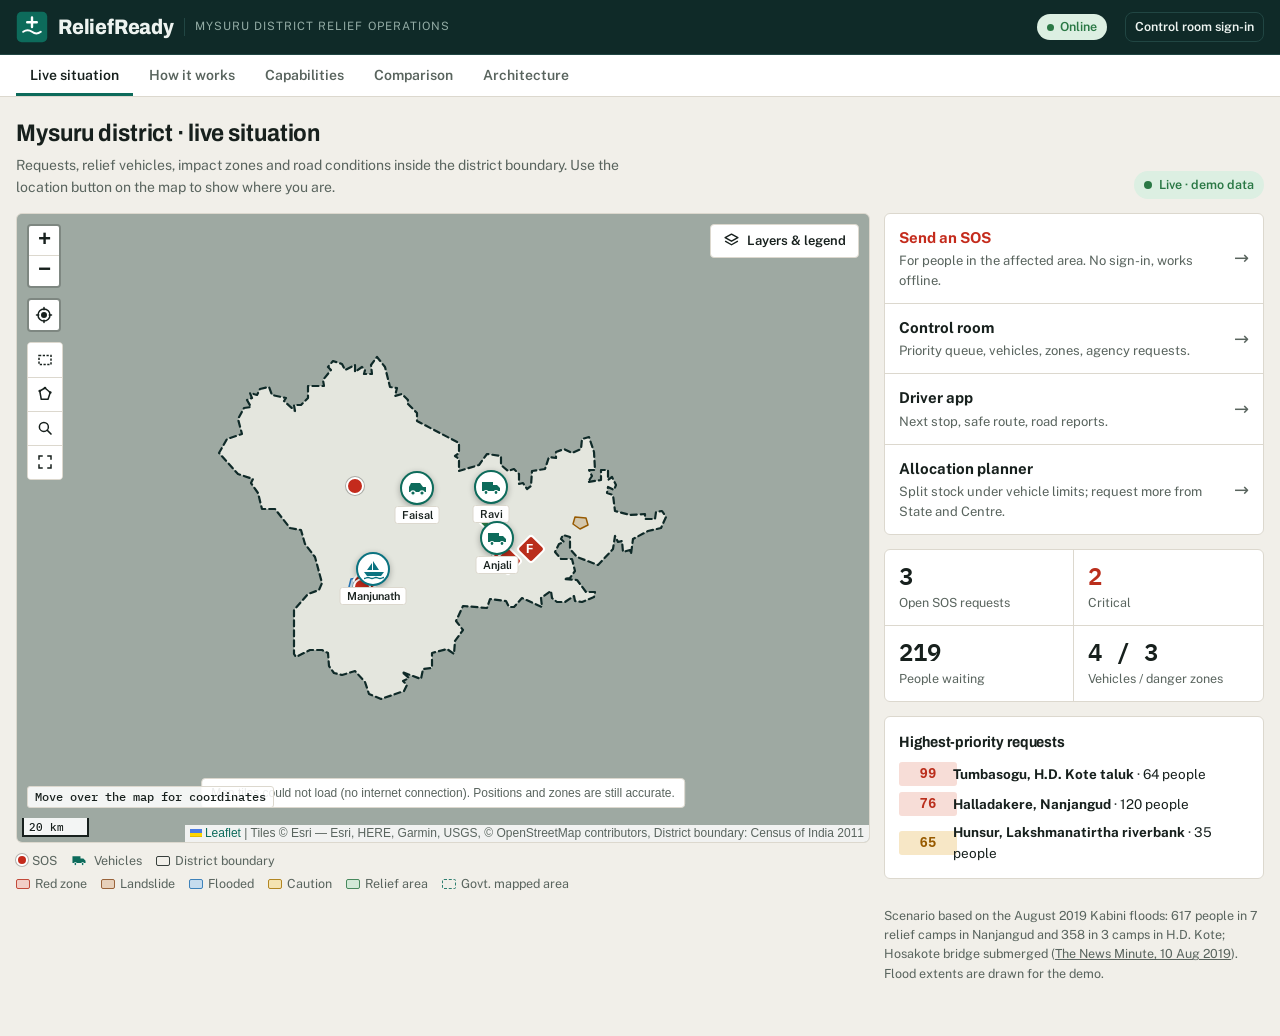
==== commit 2a23dfc1: "Map tools: area selection and analysis, layer legend, place search; new colour scheme" ====
--- a/index.html
+++ b/index.html
@@ -9,6 +9,7 @@
 <link rel="stylesheet" href="https://fonts.googleapis.com/css2?family=Archivo:wdth,wght@75..100,500..800&family=IBM+Plex+Mono:wght@400;500;600&family=Public+Sans:wght@400;500;600;700&display=swap">
 <link rel="stylesheet" href="assets/leaflet.css">
 <link rel="stylesheet" href="assets/common.css">
+<link rel="stylesheet" href="assets/maptools.css">
 <style>
 /* Home: one screen per tab (no long scroll). Live district map first, apps beside it. */
 .navtabs{background:var(--surface);border-bottom:1px solid var(--line);position:sticky;top:calc(env(safe-area-inset-top,0px) + 55px);z-index:800}
@@ -101,7 +102,7 @@
 
 <div id="splash" aria-hidden="true">
   <div class="in">
-    <svg class="mark" viewBox="0 0 40 40"><rect x="1" y="1" width="38" height="38" rx="7" fill="#1F57A5"/><path class="wave" d="M9 26c4-3 7-3 11 0s7 3 11 0" fill="none" stroke="#fff" stroke-width="2.6" stroke-linecap="round"/><g class="plus"><path d="M20 8v12M14 14h12" stroke="#fff" stroke-width="3" stroke-linecap="round"/></g></svg>
+    <svg class="mark" viewBox="0 0 40 40"><rect x="1" y="1" width="38" height="38" rx="7" fill="#0D6B5B"/><path class="wave" d="M9 26c4-3 7-3 11 0s7 3 11 0" fill="none" stroke="#fff" stroke-width="2.6" stroke-linecap="round"/><g class="plus"><path d="M20 8v12M14 14h12" stroke="#fff" stroke-width="3" stroke-linecap="round"/></g></svg>
     <div class="word">ReliefReady</div>
     <div class="tag">Relief logistics · Mysuru district</div>
     <div class="load"><span></span></div>
@@ -204,6 +205,7 @@
 <script src="assets/leaflet.js"></script>
 <script src="assets/config.js"></script>
 <script src="assets/common.js"></script>
+<script src="assets/maptools.js"></script>
 <script>
 (function(){
 const $ = id => document.getElementById(id);
@@ -226,6 +228,7 @@
 /* live district map */
 const map = RR.makeMap($('map'), {fitDistrict:true, locate:true});
 const lay = L.layerGroup().addTo(map);
+RR.addMapLayer(map, 'SOS requests, vehicles and road reports', lay, '<i class="rr-dot" style="background:var(--sos)"></i>');
 const sess = RR.session(), canSee = !RR.CONFIG.api || (sess && sess.token);
 function draw(){
   RR.drawZones(map); lay.clearLayers();
--- a/assets/common.css
+++ b/assets/common.css
@@ -1,11 +1,11 @@
-/* ReliefReady shared styles. Operations-room look: deep navy chrome, white working surfaces, one blue accent, red reserved for emergencies. */
+/* ReliefReady shared styles. Operations-room look: deep petrol-green chrome, warm paper working surfaces, one teal accent, red reserved for emergencies. */
 :root{
-  --bg:#EEF0F2; --surface:#FFFFFF; --sunk:#F5F6F7; --ink:#15191E; --muted:#5D6670; --line:#D9DDE1;
-  --accent:#1F57A5; --accent-soft:#E6EDF7; --accent-ink:#FFFFFF;
-  --navy:#1A1D21; --navy-2:#2A2F35; --navy-ink:#F2F3F4; --navy-muted:#A8AFB7; --navy-line:#33383F;
-  --sos:#D0361C; --sos-ink:#FFFFFF; --sos-soft:#FBE4DE;
-  --ok:#23804D; --ok-bg:#DFF2E6; --warn:#A0600A; --warn-bg:#FBEBCF; --bad:#C2361A; --bad-bg:#FBE1DA;
-  --map:#E3E8EE; --boat:#0B7A86;
+  --bg:#F1EFE9; --surface:#FFFFFF; --sunk:#F7F5F0; --ink:#17201D; --muted:#59645E; --line:#DCD8CE;
+  --accent:#0D6B5B; --accent-soft:#DCEEE8; --accent-ink:#FFFFFF;
+  --navy:#0F2A28; --navy-2:#173B38; --navy-ink:#EDF3F0; --navy-muted:#93ACA5; --navy-line:#214643;
+  --sos:#C42B1C; --sos-ink:#FFFFFF; --sos-soft:#F8E0DA;
+  --ok:#2A7845; --ok-bg:#DCEFE2; --warn:#975A00; --warn-bg:#F7E7C6; --bad:#BA2E1C; --bad-bg:#F7DDD7;
+  --map:#E4E6DE; --boat:#0B7380;
   --shadow:none;
   --f-display:"Archivo","Arial Narrow",Arial,sans-serif;
   --f-body:"Public Sans",system-ui,-apple-system,"Segoe UI",sans-serif;
@@ -13,19 +13,19 @@
   --r:6px;
 }
 @media (prefers-color-scheme: dark){:root:not([data-theme="light"]){
-  --bg:#111417; --surface:#181C20; --sunk:#14171B; --ink:#E9ECEF; --muted:#99A1AA; --line:#2A2F35;
-  --accent:#72A9EE; --accent-soft:#16294A; --accent-ink:#0A111D;
-  --navy:#0D0F12; --navy-2:#1C2026; --navy-ink:#E9ECEF; --navy-muted:#99A1AA; --navy-line:#262B31;
-  --sos:#F0603F; --sos-ink:#170805; --sos-soft:#3D1F16;
+  --bg:#0C1312; --surface:#131C1A; --sunk:#101816; --ink:#E6EEEA; --muted:#94A49E; --line:#25322E;
+  --accent:#5BC6AC; --accent-soft:#12372F; --accent-ink:#04110D;
+  --navy:#081210; --navy-2:#12221F; --navy-ink:#E6EEEA; --navy-muted:#8DA39C; --navy-line:#1C2F2B;
+  --sos:#F06A4F; --sos-ink:#170805; --sos-soft:#3D1F16;
   --ok:#62BE88; --ok-bg:#15301F; --warn:#E1AA4E; --warn-bg:#36290F; --bad:#F2825A; --bad-bg:#3B1C14;
-  --map:#162131; --boat:#4FC3CF; --shadow:0 1px 2px rgba(0,0,0,.3); color-scheme:dark}}
+  --map:#14201D; --boat:#4FC3CF; --shadow:0 1px 2px rgba(0,0,0,.3); color-scheme:dark}}
 :root[data-theme="dark"]{
-  --bg:#111417; --surface:#181C20; --sunk:#14171B; --ink:#E9ECEF; --muted:#99A1AA; --line:#2A2F35;
-  --accent:#72A9EE; --accent-soft:#16294A; --accent-ink:#0A111D;
-  --navy:#0D0F12; --navy-2:#1C2026; --navy-ink:#E9ECEF; --navy-muted:#99A1AA; --navy-line:#262B31;
-  --sos:#F0603F; --sos-ink:#170805; --sos-soft:#3D1F16;
+  --bg:#0C1312; --surface:#131C1A; --sunk:#101816; --ink:#E6EEEA; --muted:#94A49E; --line:#25322E;
+  --accent:#5BC6AC; --accent-soft:#12372F; --accent-ink:#04110D;
+  --navy:#081210; --navy-2:#12221F; --navy-ink:#E6EEEA; --navy-muted:#8DA39C; --navy-line:#1C2F2B;
+  --sos:#F06A4F; --sos-ink:#170805; --sos-soft:#3D1F16;
   --ok:#62BE88; --ok-bg:#15301F; --warn:#E1AA4E; --warn-bg:#36290F; --bad:#F2825A; --bad-bg:#3B1C14;
-  --map:#162131; --boat:#4FC3CF; --shadow:0 1px 2px rgba(0,0,0,.3); color-scheme:dark}
+  --map:#14201D; --boat:#4FC3CF; --shadow:0 1px 2px rgba(0,0,0,.3); color-scheme:dark}
 *{box-sizing:border-box}
 html,body{margin:0}
 body{background:var(--bg);color:var(--ink);font:15px/1.55 var(--f-body)}
@@ -182,8 +182,8 @@
 .drawbar button{background:transparent;border:1px solid currentColor;color:inherit;border-radius:4px;padding:2px 8px;cursor:pointer;font-weight:600}
 
 /* district outline, live location, back button */
-.dmask{fill:#1A1D21}
-.dline{stroke:#1A1D21;stroke-dasharray:6 4}
+.dmask{fill:#0F2A28}
+.dline{stroke:#0F2A28;stroke-dasharray:6 4}
 :root[data-theme="dark"] .dline{stroke:#E9ECEF}
 @media (prefers-color-scheme: dark){:root:not([data-theme="light"]) .dline{stroke:#E9ECEF}}
 .locbtn{width:34px;height:34px;display:grid;place-items:center;background:var(--surface);color:var(--ink);border:2px solid rgba(0,0,0,.2);border-radius:4px;cursor:pointer;background-clip:padding-box}
--- a/assets/maptools.css
+++ b/assets/maptools.css
@@ -0,0 +1,121 @@
+/* ReliefReady map toolkit: layer list and legend, area-of-interest tools, search, coordinates. */
+.rrmap{--sel:#C77C02}
+.rrmap .mapnote{left:50%;transform:translateX(-50%);bottom:34px;width:max-content;max-width:calc(100% - 20px)}
+.rrmap.rr-drawing,.rrmap.rr-drawing .leaflet-interactive{cursor:crosshair!important}
+.rrmap[style*="--zop"] .zn:not(.zn-info){fill-opacity:var(--zop)}
+.rr-full{position:fixed!important;inset:0!important;z-index:3000!important;height:auto!important;min-height:0!important;border-radius:0!important;margin:0!important}
+body.rr-noscroll{overflow:hidden}
+
+/* toolbar under zoom / locate */
+.rr-tools{display:flex;flex-direction:column;background:var(--surface);border:1px solid var(--line);border-radius:4px;overflow:hidden}
+.rr-tools button{width:34px;height:34px;display:grid;place-items:center;border:0;border-top:1px solid var(--line);background:var(--surface);color:var(--ink);cursor:pointer;padding:0}
+.rr-tools button:first-child{border-top:0}
+.rr-tools button:hover{background:var(--sunk)}
+.rr-tools button.on{background:var(--accent);color:var(--accent-ink)}
+.rr-tools svg{width:18px;height:18px}
+
+/* scale + coordinates */
+.rr-coord{background:color-mix(in srgb,var(--surface) 88%,transparent);color:var(--ink);font:500 11.5px/1 var(--f-mono,ui-monospace,monospace);padding:4px 7px;border:1px solid var(--line);border-radius:3px;font-variant-numeric:tabular-nums}
+@media (hover:none){.rr-coord{display:none}}
+.rrmap .leaflet-control-scale-line{background:color-mix(in srgb,var(--surface) 88%,transparent);color:var(--ink);border-color:var(--ink);font:500 11px var(--f-mono,ui-monospace,monospace)}
+
+/* layer list button + panel */
+.rr-lbtn{position:absolute;top:10px;right:10px;z-index:800;display:flex;align-items:center;gap:7px;height:34px;padding:0 12px;background:var(--surface);color:var(--ink);border:1px solid var(--line);border-radius:4px;font:600 13px var(--f-body,system-ui);cursor:pointer}
+.rr-lbtn svg{width:17px;height:17px}
+.rr-lbtn[aria-expanded="true"]{background:var(--navy,#0F2A28);color:var(--navy-ink,#fff);border-color:var(--navy,#0F2A28)}
+@media (max-width:520px){.rr-lbtn span{display:none}.rr-lbtn{padding:0 8px}}
+.rr-layers{position:absolute;top:50px;right:10px;z-index:820;width:300px;max-width:calc(100% - 20px);max-height:calc(100% - 62px);overflow:auto;background:var(--surface);color:var(--ink);border:1px solid var(--line);border-radius:6px;padding:4px 14px 12px;font:13px/1.4 var(--f-body,system-ui);box-shadow:0 6px 20px rgba(0,0,0,.14)}
+.rr-lh,.rr-ah{display:flex;align-items:center;justify-content:space-between;gap:8px;position:sticky;top:-4px;background:var(--surface);padding:8px 0 6px;z-index:1}
+.rr-lh b{font:700 14px var(--f-display,system-ui)}
+.rr-x{border:0;background:none;color:var(--muted);font-size:22px;line-height:1;cursor:pointer;padding:0 2px}
+.rr-x:hover{color:var(--ink)}
+.rr-sec{font:600 10.5px/1 var(--f-body,system-ui);text-transform:uppercase;letter-spacing:.09em;color:var(--muted);margin:12px 0 6px;padding-top:10px;border-top:1px solid var(--line)}
+.rr-lh + .rr-sec{border-top:0;padding-top:0;margin-top:4px}
+.rr-row{display:flex;align-items:center;gap:8px;padding:3px 0;cursor:pointer}
+.rr-row input{margin:0;accent-color:var(--accent)}
+.rr-row span{flex:1}
+.rr-row em,.rr-aoi .rr-g em{font-style:normal;color:var(--muted);font-family:var(--f-mono,monospace);font-size:11.5px}
+.rr-bases{display:grid;grid-template-columns:1fr 1fr;gap:4px 10px}
+.rr-bases label{display:flex;gap:6px;align-items:center;cursor:pointer;font-size:12.5px}
+.rr-bases input{margin:0;accent-color:var(--accent)}
+.rr-op{display:flex;align-items:center;gap:10px;font-size:12px;color:var(--muted);margin-top:6px}
+.rr-op input{flex:1;accent-color:var(--accent)}
+.rr-note{color:var(--muted);font-size:11.5px;margin:8px 0 0;line-height:1.45}
+.rr-aoilist{display:flex;flex-wrap:wrap;gap:5px;margin-top:4px}
+.rr-aoilist button{border:1px solid var(--sel);background:transparent;color:var(--ink);border-radius:3px;padding:2px 8px;font:600 12px var(--f-body,system-ui);cursor:pointer}
+.rr-aoilist button:hover{background:color-mix(in srgb,var(--sel) 14%,transparent)}
+
+/* swatches (legend) */
+.rr-layers .zl,.rr-aoi .zl{display:inline-block;flex:none;width:16px;height:11px;border:1.6px solid;border-radius:2px;margin:0;vertical-align:-1px}
+.zl.zn-flooded{background:#BFD9F0;border-color:#1F6FB2}
+.zl.zn-red{background:#F3C9C0;border-color:#BA2E1C}
+.zl.zn-landslide{background:#E6CBB2;border-color:#8A4B1C}
+.zl.zn-caution{background:#F5E2A8;border-color:#A87400}
+.zl.zn-relief{background:#CDE8D5;border-color:#2A7845}
+.zl.zn-info{background:transparent;border-style:dashed;border-color:var(--accent)}
+.zl.rr-dist{background:transparent;border:2px dashed var(--navy,#0F2A28)}
+.zl.rr-ref{background:linear-gradient(135deg,#7BA05B,#C9B98A)}
+.zl.rr-aoi{background:color-mix(in srgb,var(--sel) 12%,transparent);border:2px dashed var(--sel)}
+.rr-dot{display:inline-block;flex:none;width:12px;height:12px;border-radius:50%;background:var(--accent);border:2px solid var(--surface);box-shadow:0 0 0 1px var(--line)}
+.rr-line-sw{display:inline-block;flex:none;width:16px;height:4px;border-radius:2px;background:var(--accent)}
+
+/* AOI polygons on the map */
+.rr-aoipoly{stroke:var(--sel);fill:var(--sel);stroke-dasharray:7 4}
+.rr-aoipoly.on{stroke-width:3.4;stroke-dasharray:none;fill-opacity:.1}
+.rr-aoipoly.drawing{stroke-dasharray:5 4}
+.rr-aoiline{stroke:var(--sel);fill:none}
+.rr-drawing .leaflet-marker-pane,.rr-drawing .leaflet-tooltip-pane,.rr-drawing .leaflet-popup-pane,.rr-drawing path.leaflet-interactive{pointer-events:none!important}
+.rr-vtx{stroke:var(--sel);fill:#fff}
+.leaflet-tooltip.rr-aoitip{background:var(--sel);color:#fff;border:0;border-radius:3px;padding:1px 6px;font:700 11px/1.5 var(--f-body,system-ui);box-shadow:none}
+.leaflet-tooltip.rr-aoitip::before{display:none}
+
+/* drawing hint */
+.rr-hint{position:absolute;top:10px;left:50%;transform:translateX(-50%);width:max-content;z-index:850;background:var(--navy,#0F2A28);color:var(--navy-ink,#fff);padding:7px 10px 7px 12px;border-radius:5px;font:600 13px var(--f-body,system-ui);display:flex;align-items:center;gap:8px;flex-wrap:wrap;justify-content:center;max-width:calc(100% - 120px)}
+.rr-hint button{background:transparent;border:1px solid currentColor;color:inherit;border-radius:3px;padding:2px 9px;font:inherit;cursor:pointer}
+.rr-hint button[data-h="finish"]{background:var(--sel);border-color:var(--sel);color:#fff}
+
+/* search */
+.rr-search{position:absolute;top:10px;left:56px;z-index:840;width:330px;max-width:calc(100% - 120px);background:var(--surface);color:var(--ink);border:1px solid var(--line);border-radius:6px;padding:8px;box-shadow:0 6px 20px rgba(0,0,0,.14);font:13px var(--f-body,system-ui)}
+.rr-search form{display:flex;gap:6px}
+.rr-search input{flex:1;min-width:0;border:1px solid var(--line);border-radius:4px;padding:6px 8px;background:var(--surface);color:var(--ink);font:inherit}
+.rr-res{max-height:260px;overflow:auto}
+.rr-r{display:flex;align-items:center;gap:6px;border-top:1px solid var(--line);padding:6px 0}
+.rr-r:first-child{border-top:0;margin-top:4px}
+.rr-r > button:first-child{flex:1;min-width:0;text-align:left;border:0;background:none;color:var(--ink);cursor:pointer;padding:0;font:inherit}
+.rr-r b{display:block}
+.rr-r span{display:block;color:var(--muted);font-size:11.5px;white-space:nowrap;overflow:hidden;text-overflow:ellipsis}
+
+/* buttons */
+.rr-b{border:1px solid var(--line);background:var(--surface);color:var(--ink);border-radius:4px;padding:5px 10px;font:600 12.5px var(--f-body,system-ui);cursor:pointer;white-space:nowrap}
+.rr-b:hover{border-color:var(--muted)}
+.rr-b.pri{background:var(--accent);border-color:var(--accent);color:var(--accent-ink)}
+.rr-b.danger{color:var(--bad)}
+
+/* AOI analysis card */
+.rr-aoi{position:absolute;top:50px;left:56px;z-index:810;width:340px;max-width:calc(100% - 70px);max-height:calc(100% - 92px);overflow:auto;background:var(--surface);color:var(--ink);border:1px solid var(--line);border-top:3px solid var(--sel);border-radius:6px;padding:4px 14px 12px;font:13px/1.45 var(--f-body,system-ui);box-shadow:0 6px 20px rgba(0,0,0,.14)}
+.rr-name{flex:1;min-width:0;border:1px solid transparent;border-radius:3px;background:none;color:var(--ink);font:700 15px var(--f-display,system-ui);padding:2px 4px;margin-left:-4px}
+.rr-name:hover,.rr-name:focus{border-color:var(--line)}
+.rr-meta{color:var(--muted);font-size:11.5px;font-family:var(--f-mono,monospace)}
+.rr-kp{display:grid;grid-template-columns:repeat(4,1fr);border:1px solid var(--line);border-radius:4px;margin-top:10px}
+.rr-kp div{padding:7px 8px;border-left:1px solid var(--line)}
+.rr-kp div:first-child{border-left:0}
+.rr-kp b{display:block;font:700 18px/1.1 var(--f-mono,monospace)}
+.rr-kp b.bad{color:var(--bad)} .rr-kp b.warn{color:var(--warn)}
+.rr-kp span{display:block;font-size:11px;color:var(--muted);line-height:1.25;margin-top:2px}
+.rr-g{display:grid;grid-template-columns:auto 1fr auto auto;align-items:center;gap:3px 8px;margin:5px 0 8px}
+.rr-g b{font:600 12px var(--f-mono,monospace)}
+.rr-gb{grid-column:1/-1;height:5px;background:var(--sunk);border-radius:3px;overflow:hidden}
+.rr-gb i{display:block;height:100%}
+.rr-gb i.zn-flooded{background:#2F86D1}.rr-gb i.zn-red{background:#BA2E1C}.rr-gb i.zn-landslide{background:#A65E26}
+.rr-gb i.zn-caution{background:#D49A00}.rr-gb i.zn-relief{background:#2A7845}.rr-gb i.zn-info{background:var(--accent)}
+.rr-line{margin:0;font-size:12.5px}
+.rr-save{display:flex;gap:6px}
+.rr-save select{flex:1;min-width:0;border:1px solid var(--line);border-radius:4px;padding:4px 6px;background:var(--surface);color:var(--ink);font:12.5px var(--f-body,system-ui)}
+.rr-acts{display:flex;flex-wrap:wrap;gap:6px;margin-top:14px;padding-top:12px;border-top:1px solid var(--line)}
+@media (max-width:640px){
+  .rr-aoi{top:auto;bottom:8px;left:8px;right:8px;width:auto;max-width:none;max-height:58%}
+  .rr-search{left:52px;width:auto;right:10px;max-width:none}
+  .rr-kp{grid-template-columns:repeat(2,1fr)}
+  .rr-kp div:nth-child(3){border-left:0}
+  .rr-kp div:nth-child(n+3){border-top:1px solid var(--line)}
+}
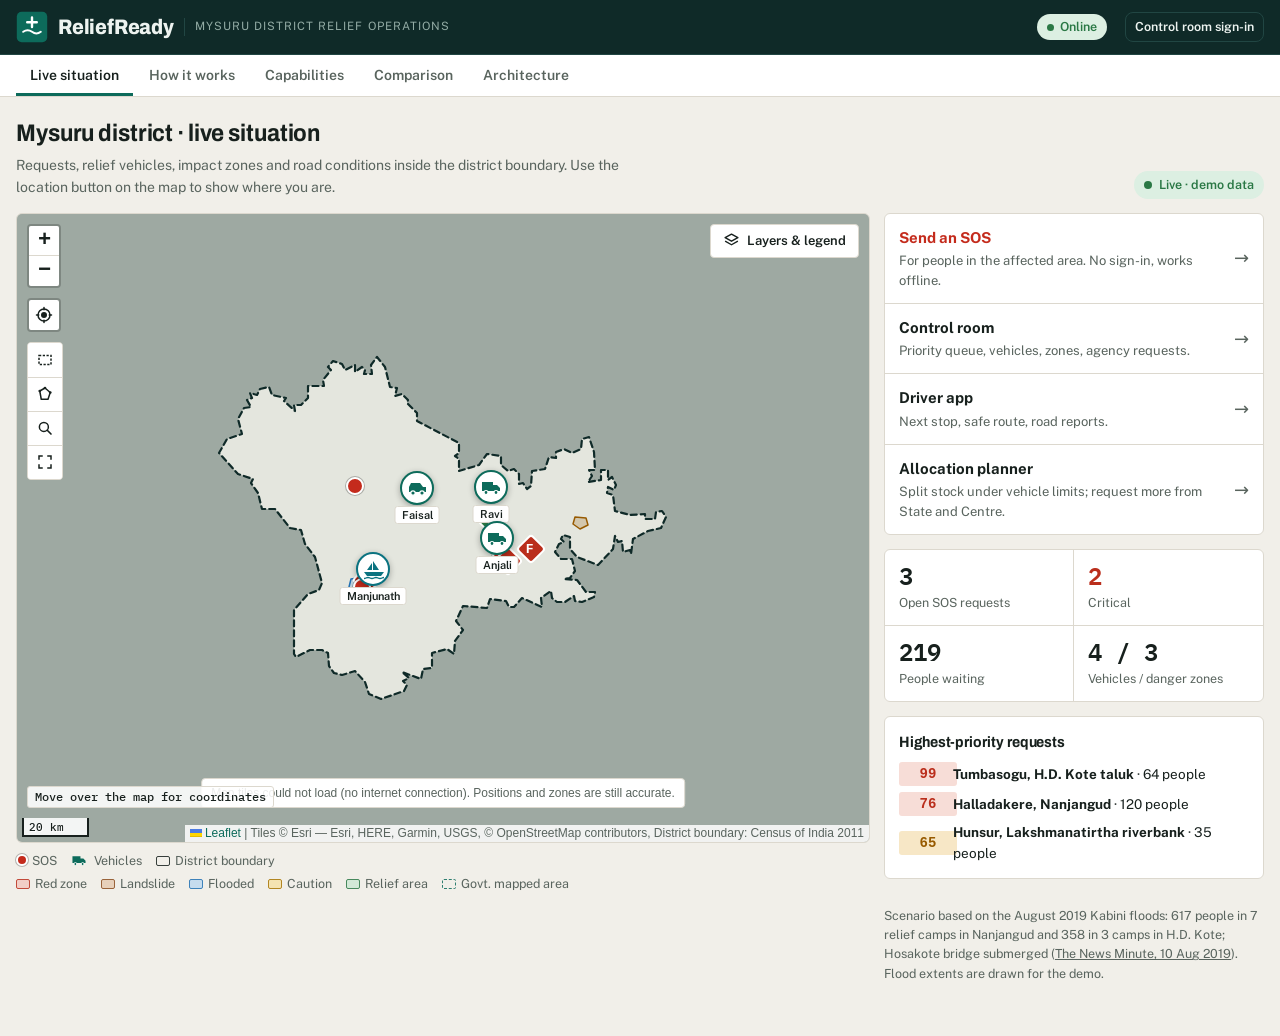
==== commit d26fb60f: "Photo added" ====
--- a/index.html
+++ b/index.html
@@ -77,7 +77,7 @@
 .src{font-size:12.5px;color:var(--muted)}
 .src a{color:var(--muted)}
 /* intro screen */
-#splash{position:fixed;inset:0;z-index:5000;display:grid;place-items:center;background:var(--navy);color:var(--navy-ink);animation:splashOut .45s ease 2.1s forwards;cursor:pointer}
+#splash{position:fixed;inset:0;z-index:5000;display:grid;place-items:center;background:linear-gradient(180deg,rgba(6,22,20,.62),rgba(6,22,20,.84)),url('assets/images/splash.jpg') center/cover no-repeat,url('https://upload.wikimedia.org/wikipedia/commons/5/50/Distribution_of_food%2C_Assam_floods_2022.jpg') center/cover no-repeat var(--navy);color:var(--navy-ink);animation:splashOut .45s ease 2.9s forwards;cursor:pointer}
 #splash.skip{display:none}
 #splash .in{display:flex;flex-direction:column;align-items:center;gap:16px;text-align:center;padding:24px}
 #splash .mark{width:96px;height:96px;animation:pop .7s cubic-bezier(.2,1.6,.4,1) .1s both}
@@ -85,6 +85,8 @@
 #splash .mark .plus{transform-origin:20px 14px;animation:plus .45s ease-out .45s both}
 #splash .word{font:800 clamp(34px,6vw,50px)/1 var(--f-display);animation:rise .55s ease-out .75s both}
 #splash .tag{font:600 12px/1 var(--f-mono);letter-spacing:.14em;text-transform:uppercase;color:var(--navy-muted);animation:rise .55s ease-out .95s both}
+#splash .motto{font:500 clamp(16px,2.4vw,20px)/1.4 var(--f-body);color:#fff;max-width:28ch;text-shadow:0 1px 4px rgba(0,0,0,.5);animation:rise .55s ease-out 1.1s both}
+#splash .tag{color:rgba(255,255,255,.8)!important}
 #splash .load{width:150px;height:3px;background:var(--navy-line);overflow:hidden;animation:rise .4s ease-out 1s both}
 #splash .load span{display:block;height:100%;width:100%;background:var(--accent);transform-origin:left;animation:load 1s ease-in-out 1.05s both}
 @keyframes pop{0%{transform:scale(.3);opacity:0}100%{transform:scale(1);opacity:1}}
@@ -105,6 +107,7 @@
     <svg class="mark" viewBox="0 0 40 40"><rect x="1" y="1" width="38" height="38" rx="7" fill="#0D6B5B"/><path class="wave" d="M9 26c4-3 7-3 11 0s7 3 11 0" fill="none" stroke="#fff" stroke-width="2.6" stroke-linecap="round"/><g class="plus"><path d="M20 8v12M14 14h12" stroke="#fff" stroke-width="3" stroke-linecap="round"/></g></svg>
     <div class="word">ReliefReady</div>
     <div class="tag">Relief logistics · Mysuru district</div>
+    <div class="motto">Every family reached. No request left behind.</div>
     <div class="load"><span></span></div>
   </div>
 </div>
--- a/assets/common.css
+++ b/assets/common.css
@@ -133,12 +133,15 @@
 
 /* sign-in: brand panel + form */
 .signin{min-height:100vh;display:grid;grid-template-columns:minmax(0,1fr) minmax(0,1fr)}
-.signin .brandside{background:var(--navy);color:var(--navy-ink);padding:48px max(32px,env(safe-area-inset-left,0px)) 40px;display:flex;flex-direction:column;gap:28px;justify-content:space-between}
+.signin .brandside{background-color:var(--navy);background-image:linear-gradient(180deg,rgba(6,22,20,.72) 0%,rgba(6,22,20,.38) 38%,rgba(6,22,20,.55) 62%,rgba(6,22,20,.94) 100%),var(--photo-local,none),var(--photo,none);background-size:cover;background-position:center 35%;background-repeat:no-repeat;color:#fff;text-shadow:0 1px 3px rgba(0,0,0,.45);padding:48px max(32px,env(safe-area-inset-left,0px)) 40px;display:flex;flex-direction:column;gap:28px;justify-content:space-between}
 .signin .brandside h2{font-size:clamp(28px,3.4vw,42px);line-height:1.08;font-weight:800;max-width:16ch}
-.signin .brandside ul{list-style:none;margin:0;padding:0;display:flex;flex-direction:column;gap:12px;max-width:44ch;color:var(--navy-muted);font-size:14.5px}
+.signin .brandside .motto{font:500 clamp(16px,1.5vw,19px)/1.45 var(--f-body);max-width:34ch;margin:16px 0 0;padding-left:14px;border-left:3px solid #E8A33D;color:#fff}
+.signin .brandside ul{list-style:none;margin:26px 0 0;padding:0;display:flex;flex-direction:column;gap:10px;max-width:44ch;color:rgba(255,255,255,.86);font-size:14.5px}
 .signin .brandside li{display:flex;gap:10px}
 .signin .brandside li::before{content:"";flex:none;width:8px;height:8px;margin-top:7px;border-radius:2px;background:var(--accent)}
-.signin .brandside .foot{color:var(--navy-muted);font-size:12.5px}
+.signin .brandside .foot{color:rgba(255,255,255,.78);font-size:12.5px;display:flex;flex-direction:column;gap:4px}
+.signin .brandside .credit{font-size:11px;color:rgba(255,255,255,.62)}
+.signin .brandside .credit a{color:inherit}
 .signin .formside{display:flex;align-items:center;justify-content:center;padding:32px max(16px,env(safe-area-inset-right,0px)) 32px 16px}
 .signin .card{width:100%;max-width:400px}
 .signin h1{font-size:28px;margin-bottom:6px}
@@ -147,7 +150,7 @@
 .demo{margin-top:20px;border-top:1px solid var(--line);padding-top:14px;display:flex;flex-direction:column;gap:8px}
 .demo summary{cursor:pointer}
 .demo button{text-align:left;justify-content:flex-start}
-@media (max-width:820px){.signin{grid-template-columns:minmax(0,1fr)}.signin .brandside{padding:24px max(16px,env(safe-area-inset-left,0px));gap:14px}.signin .brandside ul,.signin .brandside .foot{display:none}.signin .brandside h2{font-size:24px}}
+@media (max-width:820px){.signin{grid-template-columns:minmax(0,1fr)}.signin .brandside{padding:24px max(16px,env(safe-area-inset-left,0px));gap:14px}.signin .brandside ul,.signin .brandside .foot>span:first-child{display:none}.signin .brandside{min-height:300px}.signin .brandside h2{font-size:24px}.signin .brandside .motto{font-size:15px}}
 .err{color:var(--bad);font-size:13.5px;min-height:1.2em;margin:0}
 
 .toast{position:fixed;left:50%;transform:translateX(-50%);bottom:calc(18px + env(safe-area-inset-bottom,0px));background:var(--ink);color:var(--bg);padding:10px 16px;border-radius:6px;font-size:14px;z-index:2000;max-width:calc(100% - 32px);box-shadow:0 6px 24px rgba(0,0,0,.25)}
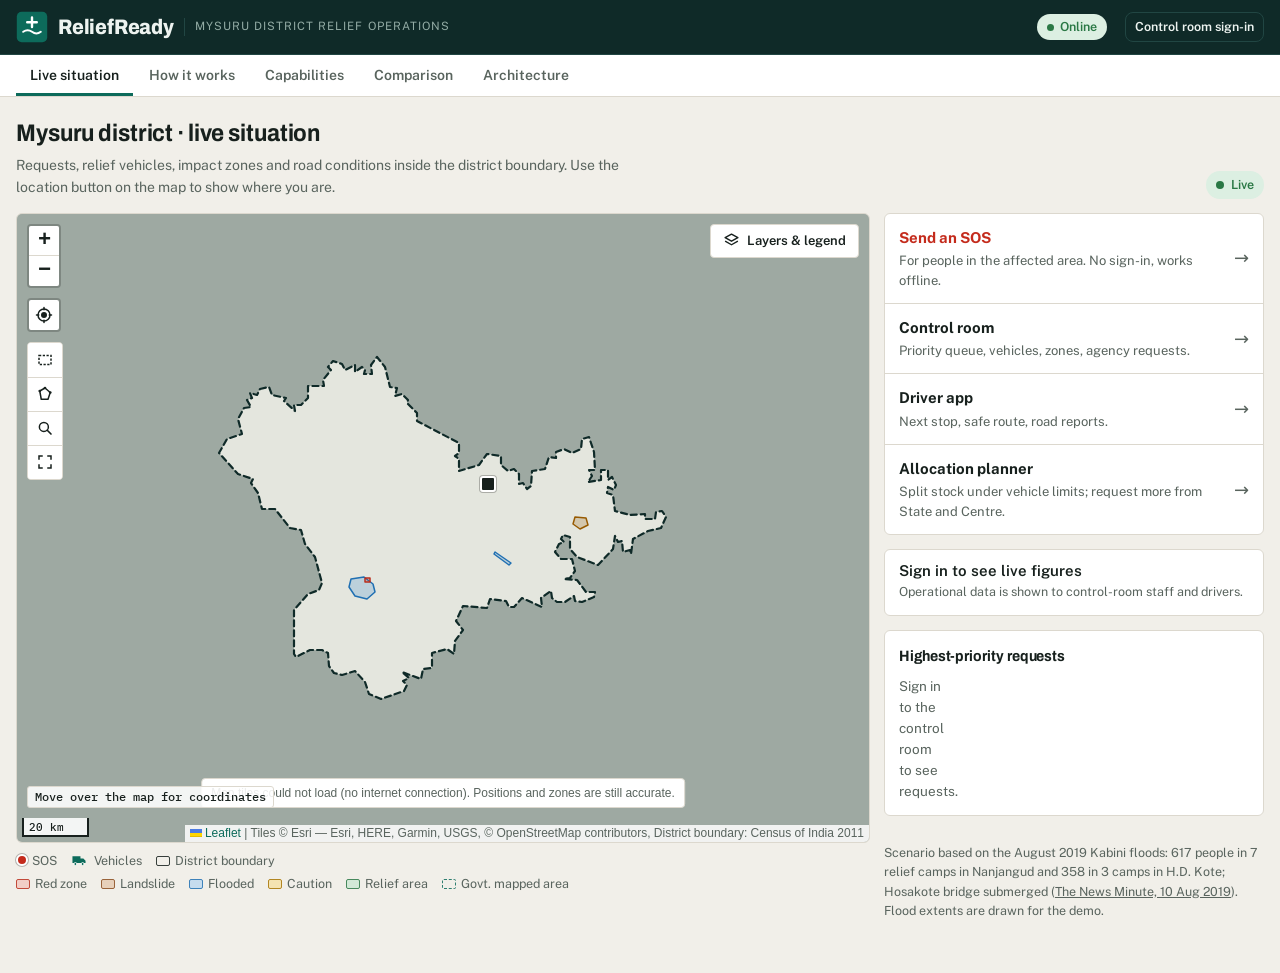
==== commit e170079c: "Set server address and SMS number" ====
--- a/index.html
+++ b/index.html
@@ -77,7 +77,7 @@
 .src{font-size:12.5px;color:var(--muted)}
 .src a{color:var(--muted)}
 /* intro screen */
-#splash{position:fixed;inset:0;z-index:5000;display:grid;place-items:center;background:linear-gradient(180deg,rgba(6,22,20,.62),rgba(6,22,20,.84)),url('assets/images/splash.jpg') center/cover no-repeat,url('https://upload.wikimedia.org/wikipedia/commons/5/50/Distribution_of_food%2C_Assam_floods_2022.jpg') center/cover no-repeat var(--navy);color:var(--navy-ink);animation:splashOut .45s ease 2.9s forwards;cursor:pointer}
+#splash{position:fixed;inset:0;z-index:5000;display:grid;place-items:center;background:linear-gradient(180deg,rgba(6,22,20,.62),rgba(6,22,20,.84)),url('assets/images/splash.jpg') center/cover no-repeat,url('https://upload.wikimedia.org/wikipedia/commons/5/50/Distribution_of_food%2C_Assam_floods_2022.jpg') center/cover no-repeat,url('https://commons.wikimedia.org/wiki/Special:FilePath/Distribution_of_food,_Assam_floods_2022.jpg?width=1600') center/cover no-repeat var(--navy);color:var(--navy-ink);animation:splashOut .45s ease 2.9s forwards;cursor:pointer}
 #splash.skip{display:none}
 #splash .in{display:flex;flex-direction:column;align-items:center;gap:16px;text-align:center;padding:24px}
 #splash .mark{width:96px;height:96px;animation:pop .7s cubic-bezier(.2,1.6,.4,1) .1s both}
@@ -113,7 +113,9 @@
 </div>
 <script>
 (function(){ var el = document.getElementById('splash'), seen = false;
-  try{ seen = sessionStorage.getItem('rr.splash') === '1'; sessionStorage.setItem('rr.splash','1'); }catch(e){}
+  // Show on every fresh visit; skip when coming back from another ReliefReady page.
+  try{ seen = sessionStorage.getItem('rr.splash') === '1' && document.referrer && new URL(document.referrer).origin === location.origin; sessionStorage.setItem('rr.splash','1'); }catch(e){}
+  if(/[?&]intro\b/.test(location.search)) seen = false;
   if(seen){ el.classList.add('skip'); return; }
   el.addEventListener('click', function(){ el.classList.add('skip'); });
   document.addEventListener('keydown', function(){ el.classList.add('skip'); }, {once:true});
--- a/assets/common.css
+++ b/assets/common.css
@@ -133,7 +133,7 @@
 
 /* sign-in: brand panel + form */
 .signin{min-height:100vh;display:grid;grid-template-columns:minmax(0,1fr) minmax(0,1fr)}
-.signin .brandside{background-color:var(--navy);background-image:linear-gradient(180deg,rgba(6,22,20,.72) 0%,rgba(6,22,20,.38) 38%,rgba(6,22,20,.55) 62%,rgba(6,22,20,.94) 100%),var(--photo-local,none),var(--photo,none);background-size:cover;background-position:center 35%;background-repeat:no-repeat;color:#fff;text-shadow:0 1px 3px rgba(0,0,0,.45);padding:48px max(32px,env(safe-area-inset-left,0px)) 40px;display:flex;flex-direction:column;gap:28px;justify-content:space-between}
+.signin .brandside{background-color:var(--navy);background-image:linear-gradient(180deg,rgba(6,22,20,.72) 0%,rgba(6,22,20,.38) 38%,rgba(6,22,20,.55) 62%,rgba(6,22,20,.94) 100%),var(--photo-local,none),var(--photo,none),var(--photo-alt,none);background-size:cover;background-position:center 35%;background-repeat:no-repeat;color:#fff;text-shadow:0 1px 3px rgba(0,0,0,.45);padding:48px max(32px,env(safe-area-inset-left,0px)) 40px;display:flex;flex-direction:column;gap:28px;justify-content:space-between}
 .signin .brandside h2{font-size:clamp(28px,3.4vw,42px);line-height:1.08;font-weight:800;max-width:16ch}
 .signin .brandside .motto{font:500 clamp(16px,1.5vw,19px)/1.45 var(--f-body);max-width:34ch;margin:16px 0 0;padding-left:14px;border-left:3px solid #E8A33D;color:#fff}
 .signin .brandside ul{list-style:none;margin:26px 0 0;padding:0;display:flex;flex-direction:column;gap:10px;max-width:44ch;color:rgba(255,255,255,.86);font-size:14.5px}
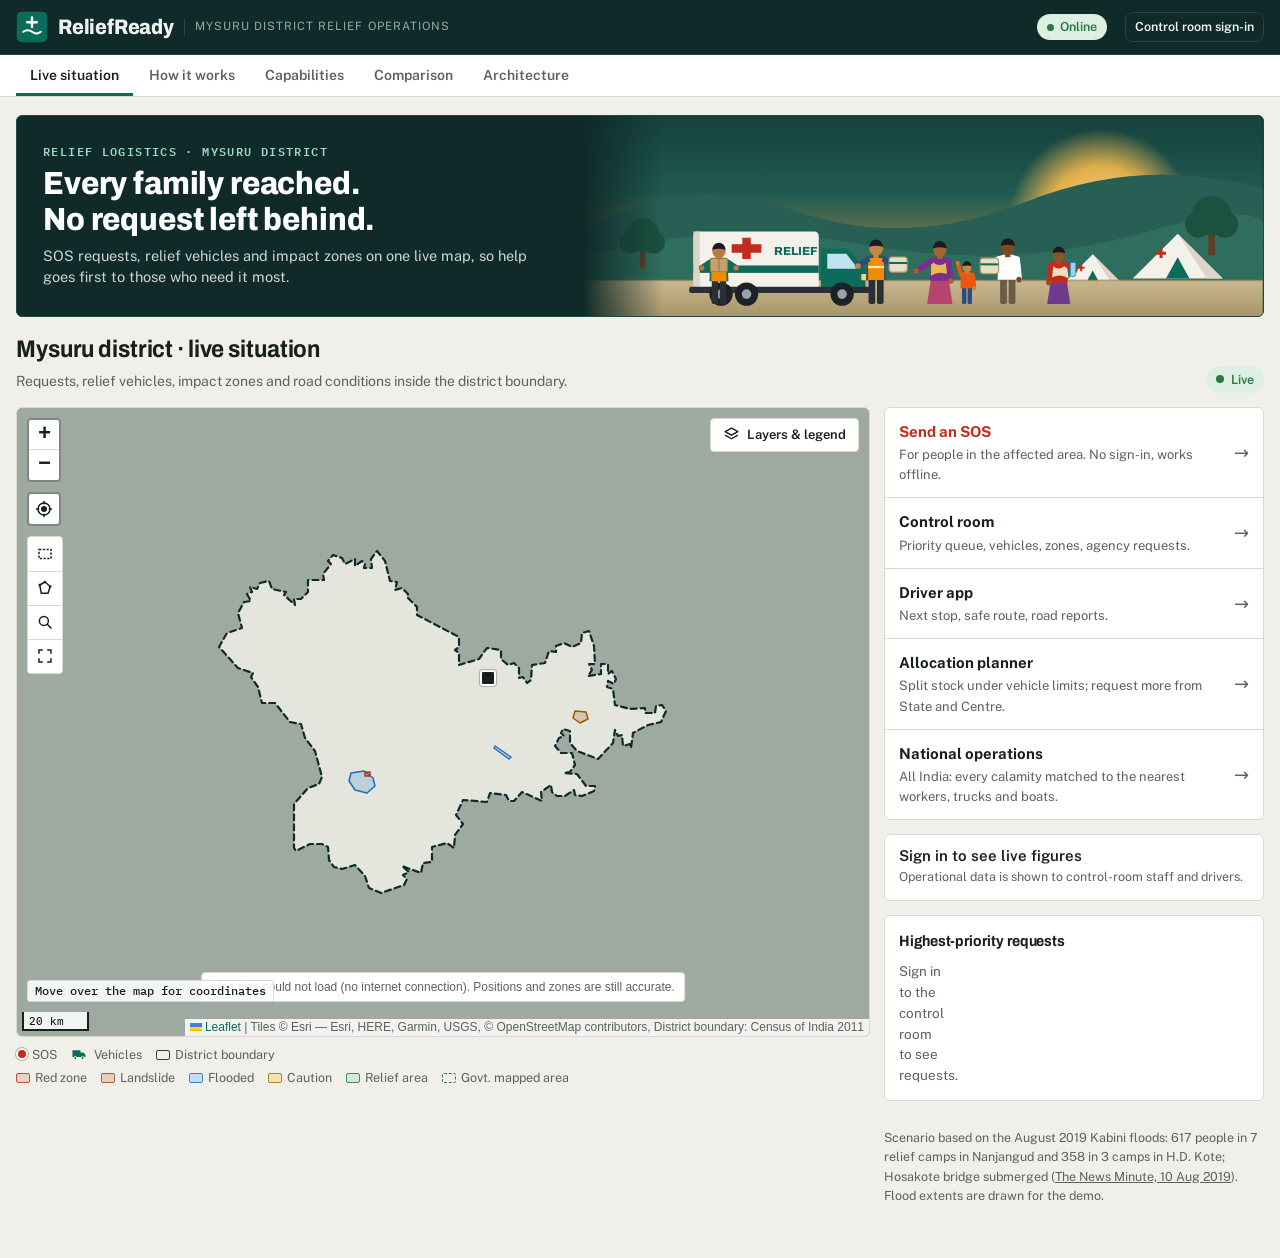
==== commit 41a2ed3d: "National operations for all India, calamity playbooks, dashboard artwork" ====
--- a/index.html
+++ b/index.html
@@ -77,7 +77,7 @@
 .src{font-size:12.5px;color:var(--muted)}
 .src a{color:var(--muted)}
 /* intro screen */
-#splash{position:fixed;inset:0;z-index:5000;display:grid;place-items:center;background:linear-gradient(180deg,rgba(6,22,20,.62),rgba(6,22,20,.84)),url('assets/images/splash.jpg') center/cover no-repeat,url('https://upload.wikimedia.org/wikipedia/commons/5/50/Distribution_of_food%2C_Assam_floods_2022.jpg') center/cover no-repeat,url('https://commons.wikimedia.org/wiki/Special:FilePath/Distribution_of_food,_Assam_floods_2022.jpg?width=1600') center/cover no-repeat var(--navy);color:var(--navy-ink);animation:splashOut .45s ease 2.9s forwards;cursor:pointer}
+#splash{position:fixed;inset:0;z-index:5000;display:grid;place-items:center;background:linear-gradient(180deg,rgba(6,22,20,.62),rgba(6,22,20,.84)),url('assets/images/splash.jpg') center/cover no-repeat,url('https://upload.wikimedia.org/wikipedia/commons/5/50/Distribution_of_food%2C_Assam_floods_2022.jpg') center/cover no-repeat,url('https://commons.wikimedia.org/wiki/Special:FilePath/Distribution_of_food,_Assam_floods_2022.jpg?width=1600') center/cover no-repeat,var(--splash-art,none) center/cover no-repeat var(--navy);color:var(--navy-ink);animation:splashOut .45s ease 2.9s forwards;cursor:pointer}
 #splash.skip{display:none}
 #splash .in{display:flex;flex-direction:column;align-items:center;gap:16px;text-align:center;padding:24px}
 #splash .mark{width:96px;height:96px;animation:pop .7s cubic-bezier(.2,1.6,.4,1) .1s both}
@@ -138,7 +138,8 @@
 
 <main class="wrap">
   <section class="view" id="v-live">
-    <div class="vh"><div><h1>Mysuru district · live situation</h1><p>Requests, relief vehicles, impact zones and road conditions inside the district boundary. Use the location button on the map to show where you are.</p></div><span class="livechip" id="live"><i></i>Live</span></div>
+    <section class="hero" id="hero"></section>
+    <div class="vh"><div><h1>Mysuru district · live situation</h1><p>Requests, relief vehicles, impact zones and road conditions inside the district boundary.</p></div><span class="livechip" id="live"><i></i>Live</span></div>
     <div class="live">
       <div><div class="mapbox" id="map"></div>
         <div class="vlegend" style="margin-top:8px"><span><span class="pin sos" style="display:inline-block;width:12px;height:12px;vertical-align:-1px;margin-right:4px"></span>SOS</span><span>${veh}</span><span><i class="zl" style="border-color:var(--ink);background:transparent"></i>District boundary</span></div>
@@ -149,6 +150,7 @@
           <li><a href="admin.html"><b>Control room</b><span>Priority queue, vehicles, zones, agency requests.</span><i>→</i></a></li>
           <li><a href="driver.html"><b>Driver app</b><span>Next stop, safe route, road reports.</span><i>→</i></a></li>
           <li><a href="planner.html"><b>Allocation planner</b><span>Split stock under vehicle limits; request more from State and Centre.</span><i>→</i></a></li>
+          <li><a href="india.html"><b>National operations</b><span>All India: every calamity matched to the nearest workers, trucks and boats.</span><i>→</i></a></li>
         </ul>
         <div class="stat" id="sgrid"></div>
         <div class="box"><h2>Highest-priority requests</h2><ul class="topsos" id="topsos"></ul></div>
@@ -211,6 +213,7 @@
 <script src="assets/config.js"></script>
 <script src="assets/common.js"></script>
 <script src="assets/maptools.js"></script>
+<script src="assets/art.js"></script>
 <script>
 (function(){
 const $ = id => document.getElementById(id);
@@ -231,6 +234,8 @@
 window.addEventListener('hashchange', show);
 
 /* live district map */
+document.getElementById('hero').innerHTML = RR.heroBanner('home');
+try{ document.getElementById('splash').style.setProperty('--splash-art', `url("${RR.artDataUri('relief')}")`); }catch(e){}
 const map = RR.makeMap($('map'), {fitDistrict:true, locate:true});
 const lay = L.layerGroup().addTo(map);
 RR.addMapLayer(map, 'SOS requests, vehicles and road reports', lay, '<i class="rr-dot" style="background:var(--sos)"></i>');
--- a/assets/common.css
+++ b/assets/common.css
@@ -133,7 +133,7 @@
 
 /* sign-in: brand panel + form */
 .signin{min-height:100vh;display:grid;grid-template-columns:minmax(0,1fr) minmax(0,1fr)}
-.signin .brandside{background-color:var(--navy);background-image:linear-gradient(180deg,rgba(6,22,20,.72) 0%,rgba(6,22,20,.38) 38%,rgba(6,22,20,.55) 62%,rgba(6,22,20,.94) 100%),var(--photo-local,none),var(--photo,none),var(--photo-alt,none);background-size:cover;background-position:center 35%;background-repeat:no-repeat;color:#fff;text-shadow:0 1px 3px rgba(0,0,0,.45);padding:48px max(32px,env(safe-area-inset-left,0px)) 40px;display:flex;flex-direction:column;gap:28px;justify-content:space-between}
+.signin .brandside{background-color:var(--navy);background-image:linear-gradient(180deg,rgba(6,22,20,.72) 0%,rgba(6,22,20,.38) 38%,rgba(6,22,20,.55) 62%,rgba(6,22,20,.94) 100%),var(--photo-local,none),var(--photo,none),var(--photo-alt,none),var(--photo-art,none);background-size:cover;background-position:center 35%;background-repeat:no-repeat;color:#fff;text-shadow:0 1px 3px rgba(0,0,0,.45);padding:48px max(32px,env(safe-area-inset-left,0px)) 40px;display:flex;flex-direction:column;gap:28px;justify-content:space-between}
 .signin .brandside h2{font-size:clamp(28px,3.4vw,42px);line-height:1.08;font-weight:800;max-width:16ch}
 .signin .brandside .motto{font:500 clamp(16px,1.5vw,19px)/1.45 var(--f-body);max-width:34ch;margin:16px 0 0;padding-left:14px;border-left:3px solid #E8A33D;color:#fff}
 .signin .brandside ul{list-style:none;margin:26px 0 0;padding:0;display:flex;flex-direction:column;gap:10px;max-width:44ch;color:rgba(255,255,255,.86);font-size:14.5px}
@@ -197,3 +197,20 @@
 .meacc{stroke:#1A73E8;fill:#1A73E8;fill-opacity:.12}
 .backbtn{display:inline-flex;align-items:center;gap:4px;color:var(--navy-ink);text-decoration:none;font-weight:600;font-size:13.5px;padding:6px 10px 6px 6px;border:1px solid var(--navy-line);border-radius:5px;white-space:nowrap}
 .backbtn:hover{background:var(--navy-2)}
+
+/* dashboard banner: illustration + one motivating line */
+.hero{border-radius:var(--r);overflow:hidden;background:var(--navy);color:#fff;border:1px solid var(--navy-line)}
+.hero:empty{display:none}
+.hero-in{display:grid;grid-template-columns:minmax(0,1fr) minmax(0,1.2fr);min-height:200px}
+.hero-t{padding:22px 26px;display:flex;flex-direction:column;gap:7px;justify-content:center;position:relative;z-index:1}
+.hero .eyebrow{font:600 11.5px/1.3 var(--f-mono);letter-spacing:.12em;text-transform:uppercase;color:#9DD4C4}
+.hero h2{font:800 clamp(22px,2.5vw,32px)/1.12 var(--f-display);font-stretch:92%;color:#fff;max-width:22ch;margin:0}
+.hero p{margin:0;color:rgba(255,255,255,.8);font-size:14.5px;line-height:1.5;max-width:54ch}
+.hero .hx{display:flex;flex-wrap:wrap;gap:8px 18px;margin-top:6px;font-size:13px;color:rgba(255,255,255,.85)}
+.hero .hx b{font:600 18px var(--f-mono);color:#fff;margin-right:5px}
+.hero-a{position:relative;min-height:200px}
+.hero-a .art{position:absolute;inset:0;width:100%;height:100%;display:block}
+.hero-a::before{content:"";position:absolute;inset:0 auto 0 0;width:80px;background:linear-gradient(90deg,var(--navy),transparent);z-index:1}
+.hero-in.map .hero-a::before{display:none}
+.hero-in.map .hero-a .art{inset:8px}
+@media (max-width:760px){.hero-in{grid-template-columns:minmax(0,1fr)}.hero-a{min-height:150px;order:-1}.hero-a::before{inset:auto 0 0 0;width:auto;height:50px;background:linear-gradient(0deg,var(--navy),transparent)}.hero-t{padding:16px 18px 20px}.hero-in.map .hero-a{min-height:210px}}
